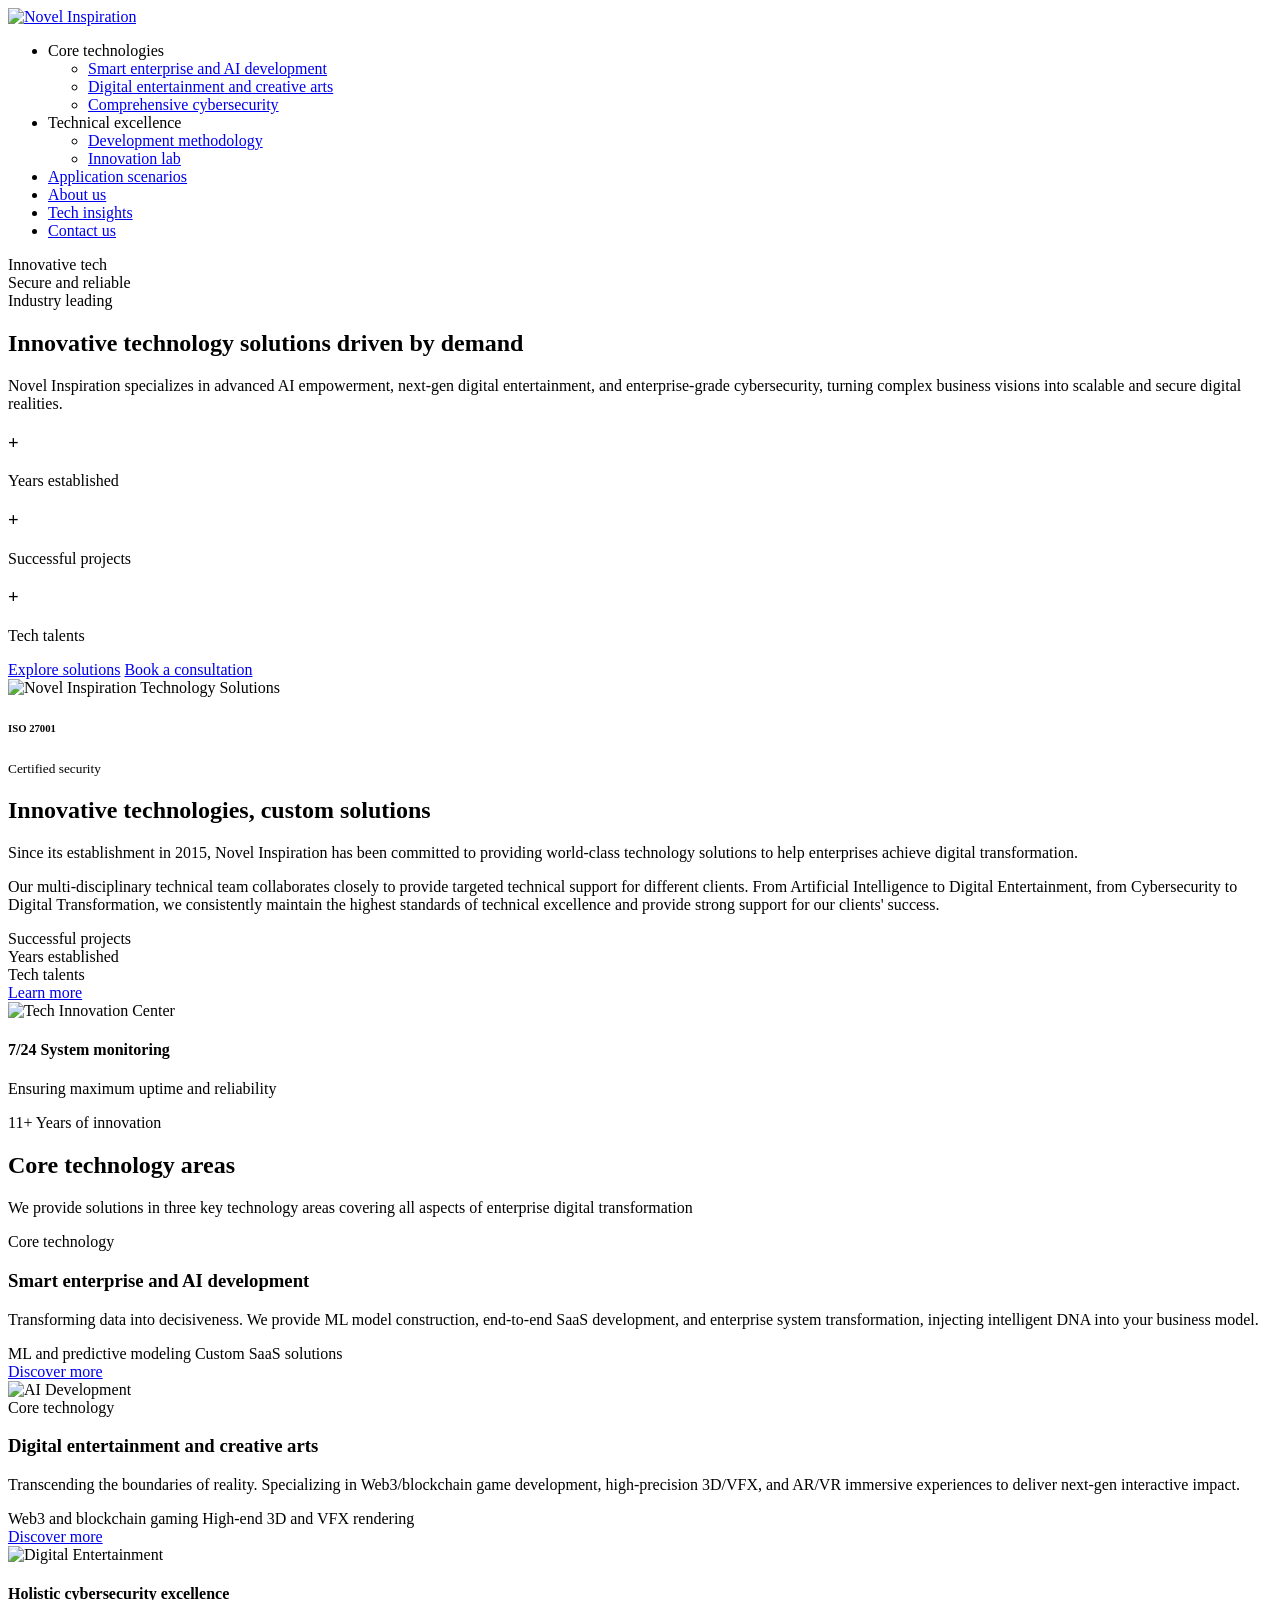
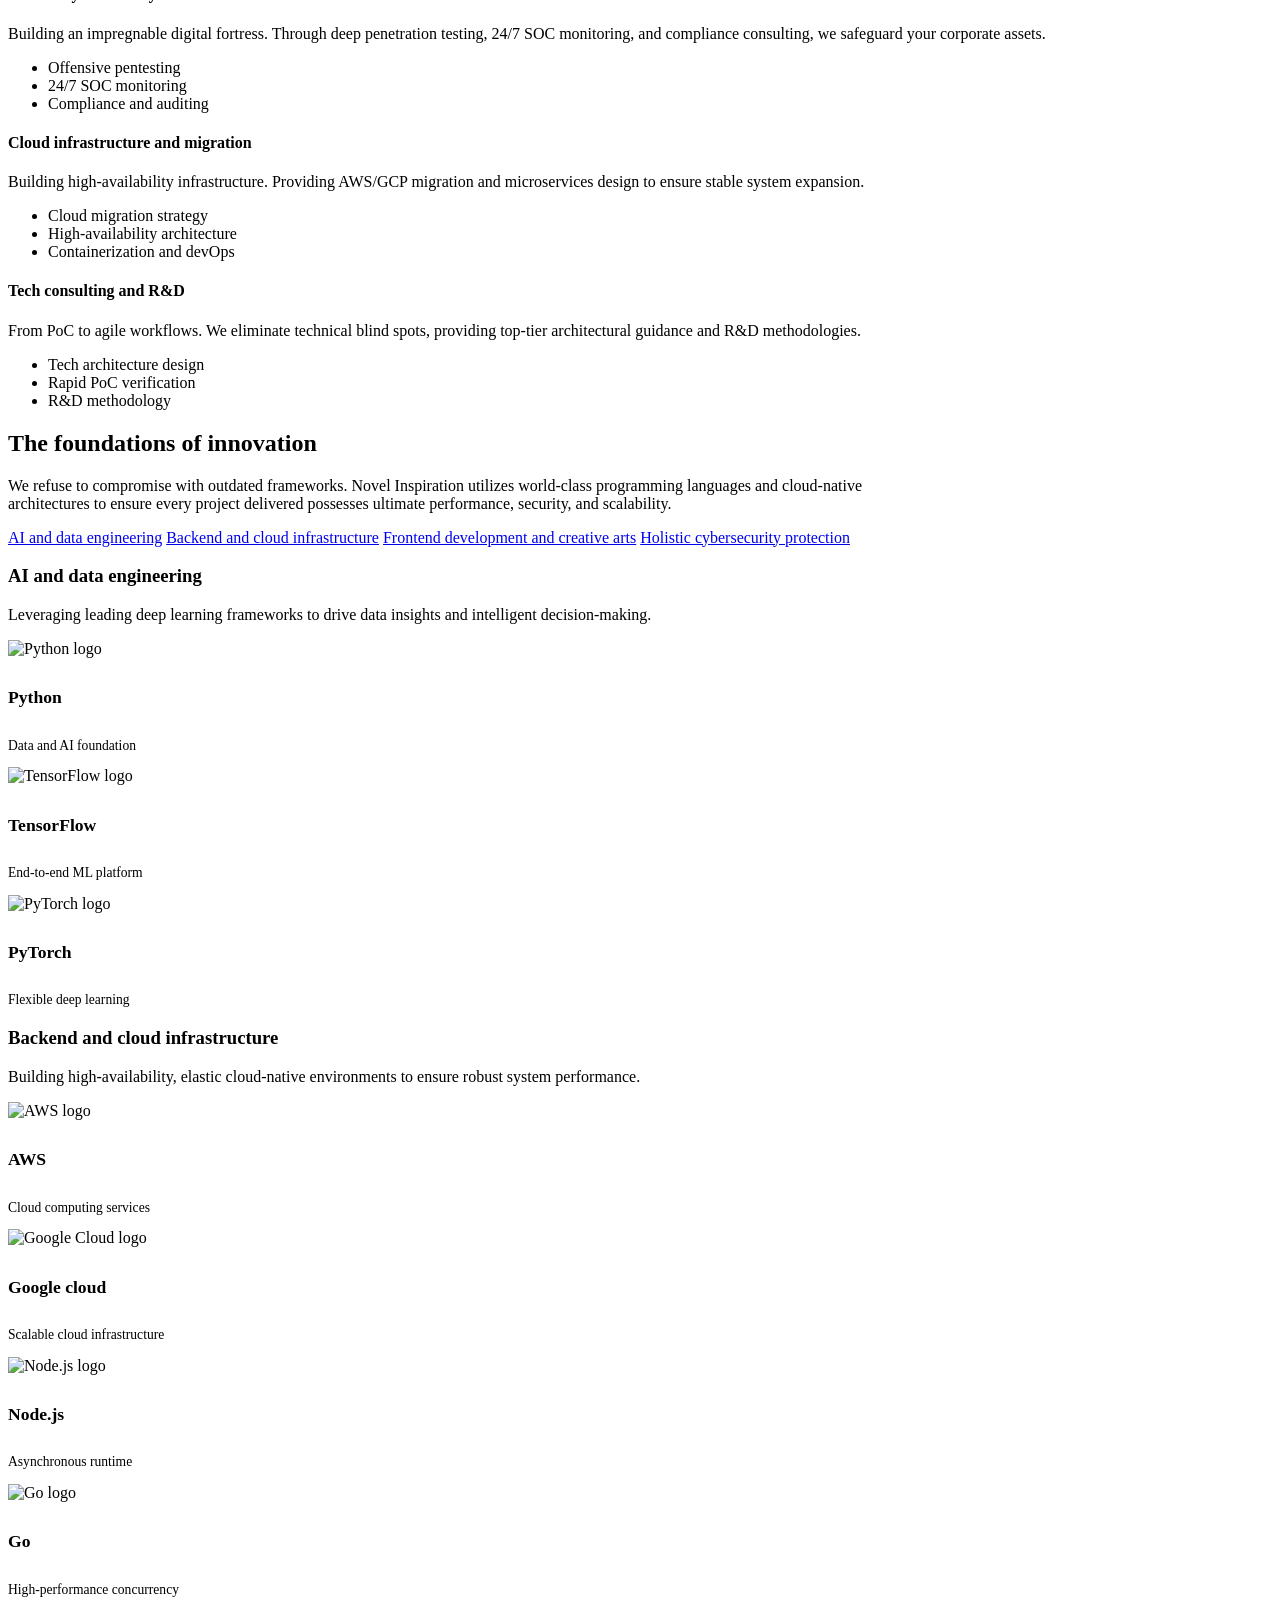
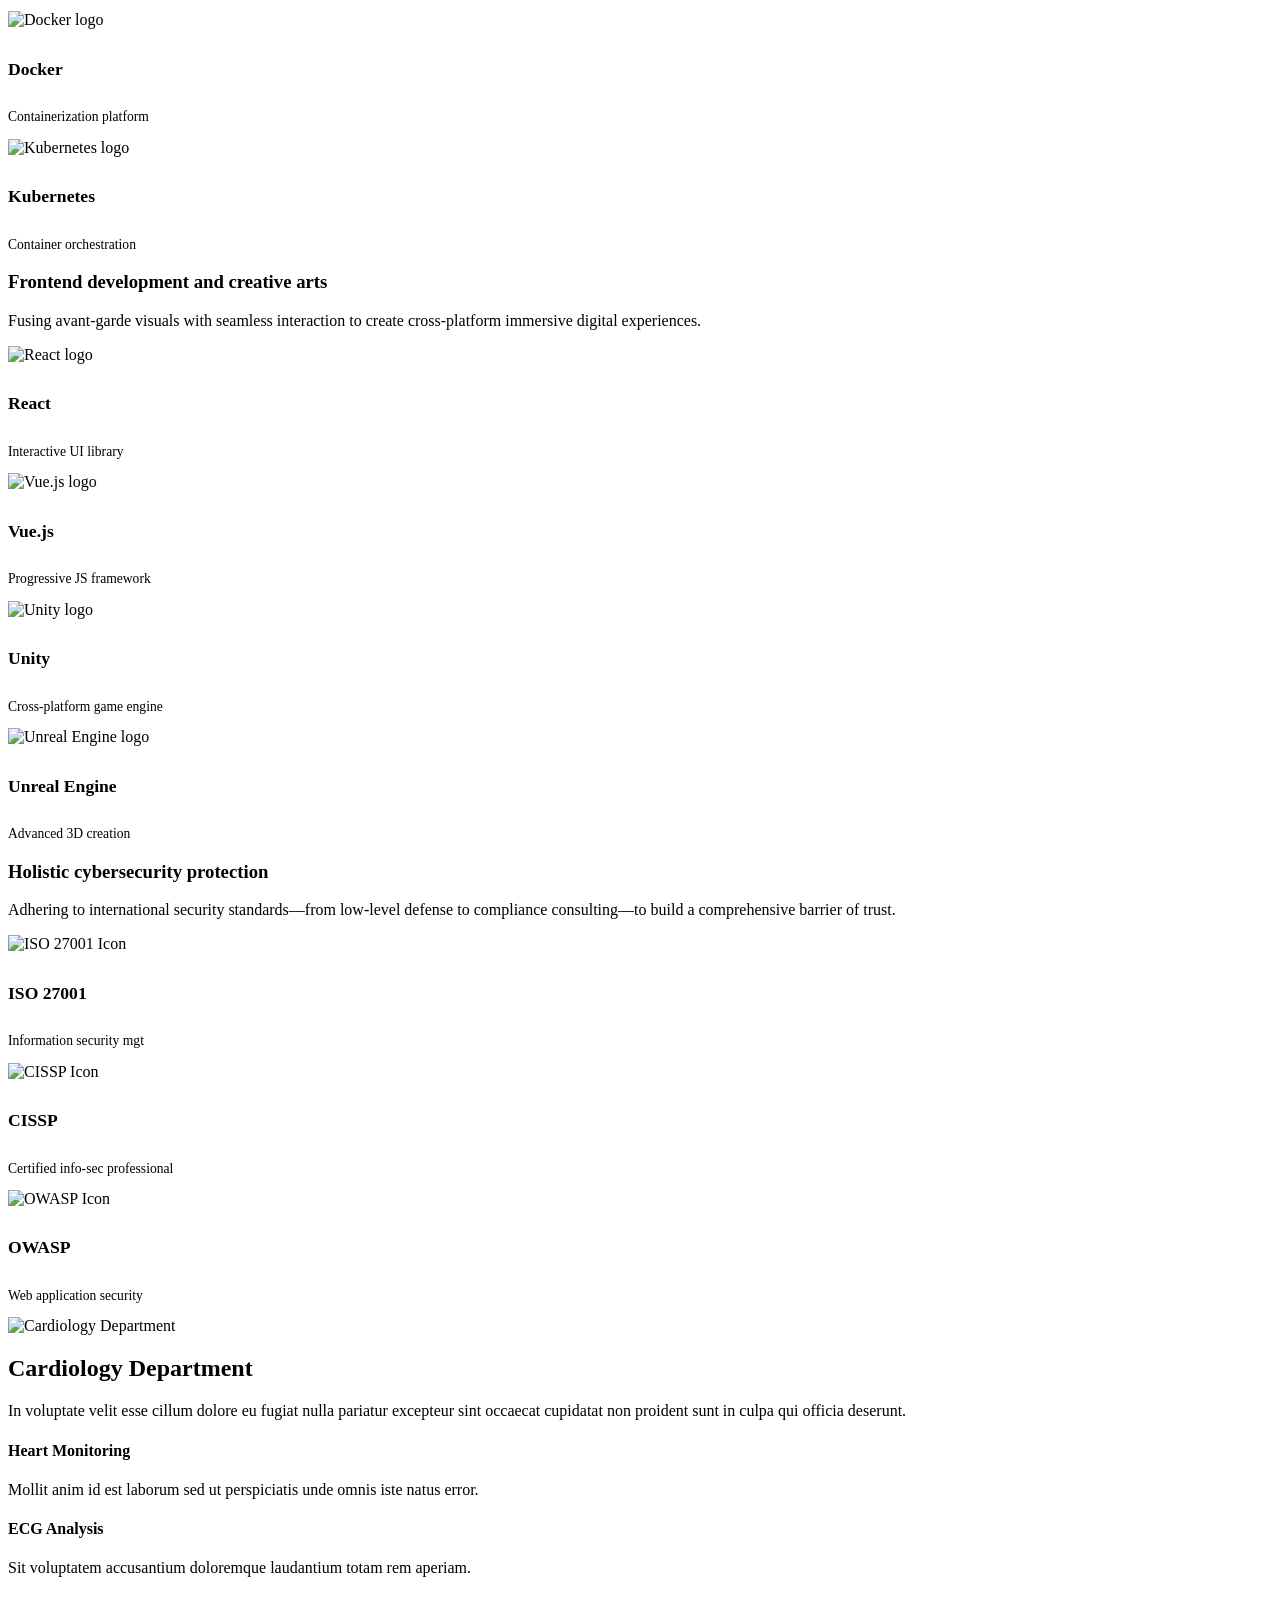
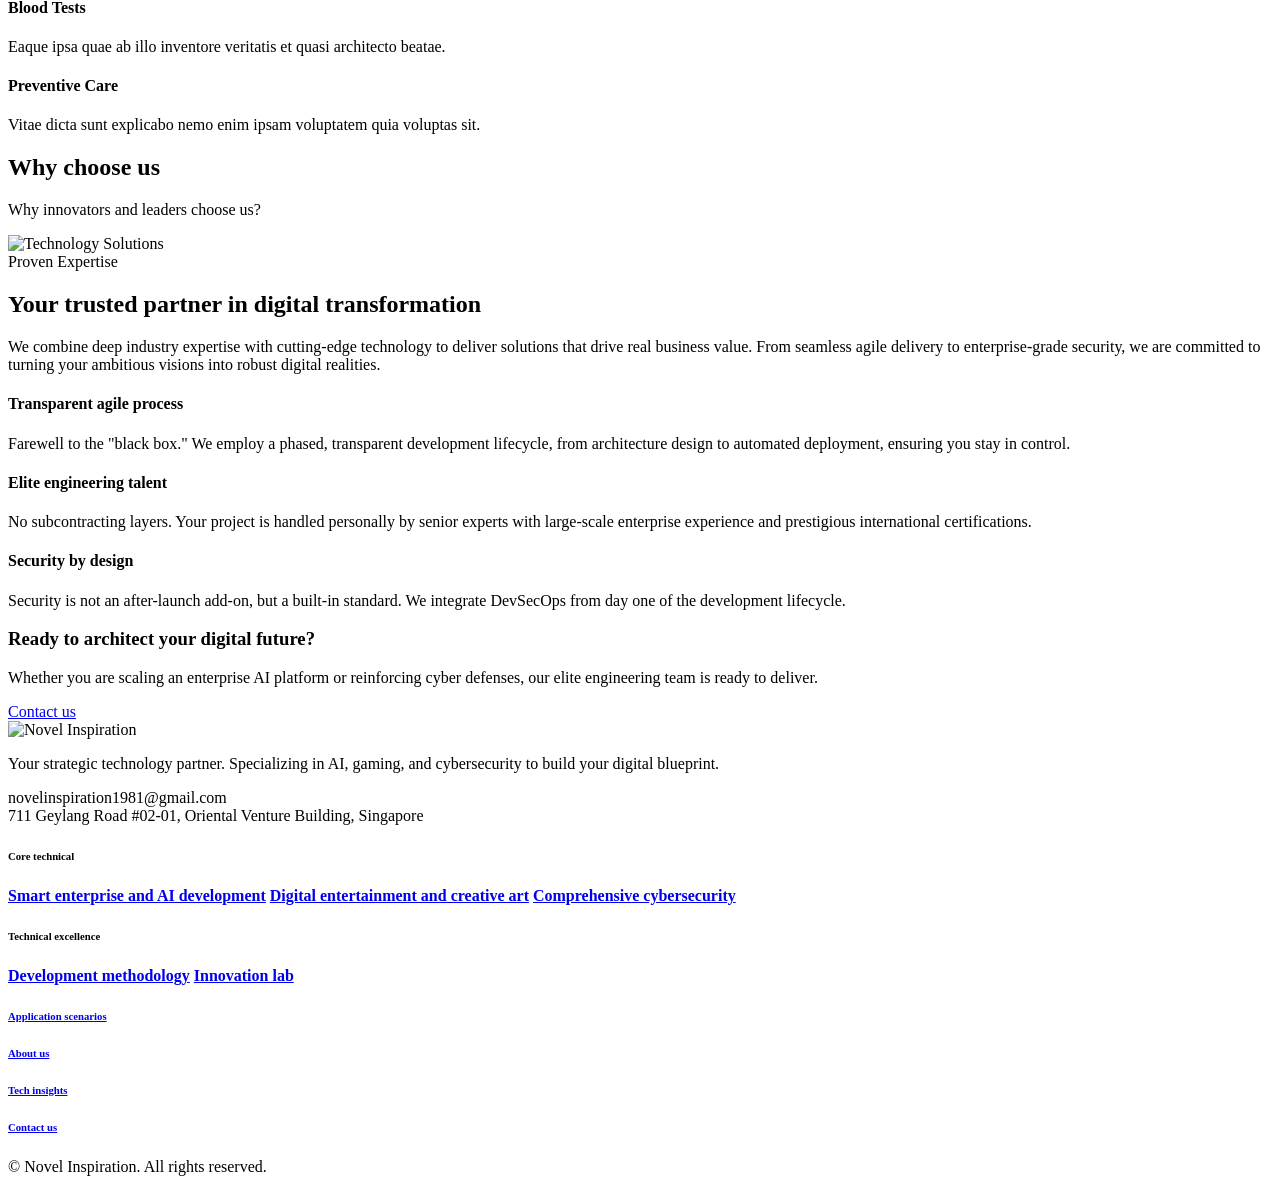
==== index.html @ 518b2037 "Add files via upload" ====
<!DOCTYPE html>
<html lang="en">

<head>
  <meta charset="utf-8">
  <meta content="width=device-width, initial-scale=1.0" name="viewport">
  <title>Novel Inspiration</title>
  <meta name="description" content="">
  <meta name="keywords" content="">

  <!-- Favicons -->
  <link href="assets/img/health/favicon.png" rel="icon">

  <!-- Fonts -->
  <link href="https://fonts.googleapis.com" rel="preconnect">
  <link href="https://fonts.gstatic.com" rel="preconnect" crossorigin>
  <link
    href="https://fonts.googleapis.com/css2?family=Roboto:ital,wght@0,100;0,300;0,400;0,500;0,700;0,900;1,100;1,300;1,400;1,500;1,700;1,900&family=Montserrat:ital,wght@0,100;0,200;0,300;0,400;0,500;0,600;0,700;0,800;0,900;1,100;1,200;1,300;1,400;1,500;1,600;1,700;1,800;1,900&family=Lato:ital,wght@0,100;0,300;0,400;0,700;0,900;1,100;1,300;1,400;1,700;1,900&display=swap"
    rel="stylesheet">

  <!-- Vendor CSS Files -->
  <link href="assets/vendor/bootstrap/css/bootstrap.min.css" rel="stylesheet">
  <link href="assets/vendor/bootstrap-icons/bootstrap-icons.css" rel="stylesheet">
  <link href="assets/vendor/aos/aos.css" rel="stylesheet">
  <link href="assets/vendor/glightbox/css/glightbox.min.css" rel="stylesheet">
  <link href="assets/vendor/fontawesome-free/css/all.min.css" rel="stylesheet">
  <link href="assets/vendor/swiper/swiper-bundle.min.css" rel="stylesheet">

  <!-- Main CSS File -->
  <link href="assets/css/main.css" rel="stylesheet">
</head>

<body class="index-page">

  <header id="header" class="header fixed-top">

    <div class="branding d-flex align-items-cente">

      <div class="container position-relative d-flex align-items-center justify-content-between">
        <a href="index.html" class="logo d-flex align-items-center">
          <img src="assets/img/health/logo.png" alt="Novel Inspiration">
        </a>

        <nav id="navmenu" class="navmenu">
          <ul>
            
            <li class="dropdown"><a><span>Core technologies</span> <i class="bi bi-chevron-down toggle-dropdown"></i></a>
            <ul>
              <li><a href="technical_services_ai.html">Smart enterprise and AI development</a></li>
              <li><a href="technical_services_digital.html">Digital entertainment and creative arts</a></li>
              <li><a href="technical_services_cybersecurity.html">Comprehensive cybersecurity</a></li>
            </ul>
            </li>

            <li class="dropdown"><a><span>Technical excellence</span> <i class="bi bi-chevron-down toggle-dropdown"></i></a>
            <ul>
              <li><a href="tech_develop.html">Development methodology</a></li>
              <li><a href="Innovation_lab.html">Innovation lab</a></li>
            </ul>
            </li>

            <li><a href="application_scenarios.html">Application scenarios</a></li>
            <li><a href="about.html">About us</a></li>
            <li><a href="tech_insights.html">Tech insights</a></li>
            <li><a href="contact.html">Contact us</a></li>
          </ul>
          <i class="mobile-nav-toggle d-xl-none bi bi-list"></i>
        </nav>

      </div>

    </div>

  </header>

  <main class="main">

    <!-- Hero Section -->
    <section id="hero" class="hero section">

      <div class="container" data-aos="fade-up" data-aos-delay="100">

        <div class="row align-items-center">
          <div class="col-lg-6">
            <div class="hero-content">
              <div class="trust-badges mb-4" data-aos="fade-right" data-aos-delay="200">
                <div class="badge-item">
                  <i class="bi bi-lightbulb"></i>
                  <span>Innovative tech</span>
                </div>
                <div class="badge-item">
                  <i class="bi bi-shield-check"></i>
                  <span>Secure and reliable</span>
                </div>
                <div class="badge-item">
                  <i class="bi bi-star-fill"></i>
                  <span>Industry leading</span>
                </div>
              </div>

              <h1 data-aos="fade-right" data-aos-delay="300">
                Innovative technology <span class="highlight">solutions</span> driven by demand
              </h1>

              <p class="hero-description" data-aos="fade-right" data-aos-delay="400">
                Novel Inspiration specializes in advanced AI empowerment, next-gen digital entertainment, and enterprise-grade cybersecurity, turning complex business visions into scalable and secure digital realities.
              </p>

              <div class="hero-stats mb-4" data-aos="fade-right" data-aos-delay="500">
                <div class="stat-item">
                  <h3><span data-purecounter-start="0" data-purecounter-end="11" data-purecounter-duration="2"
                      class="purecounter"></span>+</h3>
                  <p>Years established</p>
                </div>
                <div class="stat-item">
                  <h3><span data-purecounter-start="0" data-purecounter-end="200" data-purecounter-duration="2"
                      class="purecounter"></span>+</h3>
                  <p>Successful projects</p>
                </div>
                <div class="stat-item">
                  <h3><span data-purecounter-start="0" data-purecounter-end="1000" data-purecounter-duration="2"
                      class="purecounter"></span>+</h3>
                  <p>Tech talents</p>
                </div>
              </div>

              <div class="hero-actions" data-aos="fade-right" data-aos-delay="600">
                <a href="application_scenarios.html" class="btn btn-primary">Explore solutions</a>
                <a href="contact.html" class="btn btn-outline">
                  <i class="bi bi-chat-dots me-2"></i>Book a consultation
                </a>
              </div> 
            </div>
          </div>

          <div class="col-lg-6">
            <div class="hero-visual" data-aos="fade-left" data-aos-delay="400">
              <div class="main-image">
                <img src="assets/img/health/staff-10.png" alt="Novel Inspiration Technology Solutions" class="img-fluid">
               <div class="floating-card rating-card text-center">
                  <div class="card-content">
                    <div class="mb-1">
                      <i class="bi bi-shield-lock-fill" style="font-size: 1.5rem; color: #5E353C;"></i>
                    </div>
                    <h6 class="mb-0 fw-bold">ISO 27001</h6>
                    <small>Certified security</small>
                  </div>
                </div>
              </div>
              <div class="background-elements">
                <div class="element element-1"></div>
                <div class="element element-2"></div>
                <div class="element element-3"></div>
              </div>
            </div>
          </div>
        </div>

      </div>

    </section><!-- /Hero Section -->

    <!-- Home About Section -->
    <section id="home-about" class="home-about section">

      <div class="container" data-aos="fade-up" data-aos-delay="100">

        <div class="row align-items-center">
          <div class="col-lg-6 mb-5 mb-lg-0" data-aos="fade-right" data-aos-delay="200">
            <div class="about-content">
              <h2 class="section-heading">Innovative technologies, custom solutions</h2>
              <p class="lead-text">Since its establishment in 2015, Novel Inspiration has been committed to providing world-class technology solutions to help enterprises achieve digital transformation.</p>

              <p>Our multi-disciplinary technical team collaborates closely to provide targeted technical support for different clients. From Artificial Intelligence to Digital Entertainment, from Cybersecurity to Digital Transformation, we consistently maintain the highest standards of technical excellence and provide strong support for our clients' success.</p>

              <div class="stats-grid">
                <div class="stat-item">
                  <div class="stat-number purecounter" data-purecounter-start="0" data-purecounter-end="200"
                    data-purecounter-duration="1"></div>
                  <div class="stat-label">Successful projects</div>
                </div>
                <div class="stat-item">
                  <div class="stat-number purecounter" data-purecounter-start="0" data-purecounter-end="11"
                    data-purecounter-duration="1"></div>
                  <div class="stat-label">Years established</div>
                </div>
                <div class="stat-item">
                  <div class="stat-number purecounter" data-purecounter-start="0" data-purecounter-end="1000"
                    data-purecounter-duration="1"></div>
                  <div class="stat-label">Tech talents</div>
                </div>
              </div>

              <div class="cta-section">
                <a href="about.html" class="btn-primary">Learn more</a>
              </div>
            </div>
          </div>

          <div class="col-lg-6" data-aos="fade-left" data-aos-delay="300">
            <div class="about-visual">
              <div class="main-image">
                <img src="assets/img/health/facilities-9.jpg" alt="Tech Innovation Center" class="img-fluid">
              </div>
              <div class="floating-card">
                <div class="card-content">
                  <div class="icon">
                    <i class="bi bi-clock-history"></i>
                  </div>
                  <div class="card-text">
                    <h4>7/24 System monitoring</h4>
                    <p>Ensuring maximum uptime and reliability</p>
                  </div>
                </div>
              </div>
              <div class="experience-badge">
                <div class="badge-content">
                  <span class="years">11+</span>
                  <span class="text">Years of innovation</span>
                </div>
              </div>
            </div>
          </div>
        </div>

      </div>

    </section><!-- /Home About Section -->

    <!-- Featured Departments Section -->
    <section id="featured-departments" class="featured-departments section">

      <!-- Section Title -->
      <div class="container section-title" data-aos="fade-up">
        <h2>Core technology areas</h2>
        <p>We provide solutions in three key technology areas covering all aspects of enterprise digital transformation</p>
      </div><!-- End Section Title -->

      <div class="container" data-aos="fade-up" data-aos-delay="100">

        <div class="row g-5">

          <div class="col-lg-6" data-aos="zoom-in" data-aos-delay="100">
            <div class="specialty-card">
              <div class="specialty-content">
                <div class="specialty-meta">
                  <span class="specialty-label">Core technology</span>
                </div>
                <h3>Smart enterprise and AI development</h3>
                <p>Transforming data into decisiveness. We provide ML model construction, end-to-end SaaS development, and enterprise system transformation, injecting intelligent DNA into your business model.</p>
                <div class="specialty-features">
                  <span><i class="bi bi-check-circle-fill"></i>ML and predictive modeling</span>
                  <span><i class="bi bi-check-circle-fill"></i>Custom SaaS solutions</span>
                </div>
                <a href="technical_services_ai.html" class="specialty-link">
                  Discover more <i class="bi bi-arrow-right"></i>
                </a>
              </div>
              <div class="specialty-visual">
                <img src="assets/img/health/cardiology-1.jpg" alt="AI Development" class="img-fluid">
                <div class="visual-overlay">
                  <i class="bi bi-robot"></i>
                </div>
              </div>
            </div>
          </div><!-- End Specialty Card -->

          <div class="col-lg-6" data-aos="zoom-in" data-aos-delay="200">
            <div class="specialty-card">
              <div class="specialty-content">
                <div class="specialty-meta">
                  <span class="specialty-label">Core technology</span>
                </div>
                <h3>Digital entertainment and creative arts</h3>
                <p>Transcending the boundaries of reality. Specializing in Web3/blockchain game development, high-precision 3D/VFX, and AR/VR immersive experiences to deliver next-gen interactive impact.</p>
                <div class="specialty-features">
                  <span><i class="bi bi-check-circle-fill"></i>Web3 and blockchain gaming</span>
                  <span><i class="bi bi-check-circle-fill"></i>High-end 3D and VFX rendering</span>
                </div>
                <a href="technical_services_digital.html" class="specialty-link">
                  Discover more <i class="bi bi-arrow-right"></i>
                </a>
              </div>
              <div class="specialty-visual">
                <img src="assets/img/health/neurology-4.jpg" alt="Digital Entertainment" class="img-fluid">
                <div class="visual-overlay">
                  <i class="bi bi-controller"></i>
                </div>
              </div>
            </div>
          </div><!-- End Specialty Card -->

          <div class="col-lg-4" data-aos="fade-up" data-aos-delay="100">
            <div class="department-highlight">
              <div class="highlight-icon">
                <i class="bi bi-shield-check"></i>
              </div>
              <h4>Holistic cybersecurity excellence</h4>
              <p>Building an impregnable digital fortress. Through deep penetration testing, 24/7 SOC monitoring, and compliance consulting, we safeguard your corporate assets.</p>
              <ul class="highlight-list">
                <li>Offensive pentesting</li>
                <li>24/7 SOC monitoring</li>
                <li>Compliance and auditing</li>
              </ul>
            </div>
          </div><!-- End Department Highlight -->

          <div class="col-lg-4" data-aos="fade-up" data-aos-delay="200">
            <div class="department-highlight">
              <div class="highlight-icon">
                <i class="bi bi-cloud-arrow-up"></i>
              </div>
              <h4>Cloud infrastructure and migration</h4>
              <p>Building high-availability infrastructure. Providing AWS/GCP migration and microservices design to ensure stable system expansion.</p>
              <ul class="highlight-list">
                <li>Cloud migration strategy</li>
                <li>High-availability architecture</li>
                <li>Containerization and devOps</li>
              </ul>
            </div>
          </div><!-- End Department Highlight -->

          <div class="col-lg-4" data-aos="fade-up" data-aos-delay="300">
            <div class="department-highlight">
              <div class="highlight-icon">
                <i class="bi bi-lightbulb"></i>
              </div>
              <h4>Tech consulting and R&D</h4>
              <p>From PoC to agile workflows. We eliminate technical blind spots, providing top-tier architectural guidance and R&D methodologies.</p>
              <ul class="highlight-list">
                <li>Tech architecture design</li>
                <li>Rapid PoC verification</li>
                <li>R&D methodology</li>
              </ul>
            </div>
          </div><!-- End Department Highlight -->

        </div>



    </section><!-- /Featured Departments Section -->




    <section id="departments-tabs" class="departments-tabs section">


      <!-- Section Title -->
      <div class="container section-title" data-aos="fade-up">
        <h2>The foundations of innovation</h2>
        <p class="mx-auto" style="max-width: 70%;">We refuse to compromise with outdated frameworks. Novel Inspiration utilizes world-class programming languages and cloud-native architectures to ensure every project delivered possesses ultimate performance, security, and scalability.</p>
      </div><!-- End Section Title -->


      <div class="container" data-aos="fade-up" data-aos-delay="100">

        <div class="medical-specialties">
          <div class="row">
            <div class="col-12">
              <div class="specialty-navigation">
                <div class="nav nav-pills d-flex" id="specialty-tabs" role="tablist" data-aos="fade-up"
                  data-aos-delay="400">
                  <a class="nav-link department-tab active" id="neurology-tab" data-bs-toggle="pill"
                    href="#departments-tabs-neurology" role="tab" aria-controls="departments-tabs-neurology"
                    aria-selected="true" data-aos="fade-up" data-aos-delay="100">AI and data engineering</a>
                  <a class="nav-link department-tab" id="surgery-tab" data-bs-toggle="pill"
                    href="#departments-tabs-surgery" role="tab" aria-controls="departments-tabs-surgery"
                    aria-selected="false" data-aos="fade-up" data-aos-delay="150">Backend and cloud infrastructure</a>
                  <a class="nav-link department-tab" id="dental-tab" data-bs-toggle="pill"
                    href="#departments-tabs-dental" role="tab" aria-controls="departments-tabs-dental"
                    aria-selected="false" data-aos="fade-up" data-aos-delay="200">Frontend development and creative arts</a>
                  <a class="nav-link department-tab" id="ophthalmology-tab" data-bs-toggle="pill"
                    href="#departments-tabs-ophthalmology" role="tab" aria-controls="departments-tabs-ophthalmology"
                    aria-selected="false" data-aos="fade-up" data-aos-delay="250">Holistic cybersecurity protection</a>
                </div>
              </div>
            </div>

            <div class="col-12">
              <div class="tab-content department-content" id="specialty-content" data-aos="fade-up"
                data-aos-delay="500">

                <div class="tab-pane fade show active" id="departments-tabs-neurology" role="tabpanel"
                  aria-labelledby="neurology-tab">
                  <div class="certifications-section" data-aos="fade-up" data-aos-delay="400">
                    <div class="row">
                      <div class="col-lg-12 text-center">
                        <h3>AI and data engineering</h3>
                        <p class="section-description">Leveraging leading deep learning frameworks to drive data insights and intelligent decision-making.</p>
                      </div>
                    </div>

                    <div class="row justify-content-center">
                      <div class="col-lg-3 col-md-4 col-sm-4 col-6" data-aos="zoom-in" data-aos-delay="100">
                        <div class="certification-item flex-column h-auto py-4">
                          <img src="https://cdn.jsdelivr.net/gh/devicons/devicon@latest/icons/python/python-original.svg" class="img-fluid mb-3" alt="Python logo">
                          <h5 class="mb-1" style="font-size: 1.1rem; font-weight: 600; color: var(--heading-color);">Python</h5>
                          <p class="mb-0" style="font-size: 0.85rem; color: color-mix(in srgb, var(--default-color), transparent 30%);">Data and AI foundation</p>
                        </div>
                      </div>
                      <div class="col-lg-3 col-md-4 col-sm-4 col-6" data-aos="zoom-in" data-aos-delay="200">
                        <div class="certification-item flex-column h-auto py-4">
                          <img src="https://cdn.jsdelivr.net/gh/devicons/devicon@latest/icons/tensorflow/tensorflow-original.svg" class="img-fluid mb-3" alt="TensorFlow logo">
                          <h5 class="mb-1" style="font-size: 1.1rem; font-weight: 600; color: var(--heading-color);">TensorFlow</h5>
                          <p class="mb-0" style="font-size: 0.85rem; color: color-mix(in srgb, var(--default-color), transparent 30%);">End-to-end ML platform</p>
                        </div>
                      </div>
                      <div class="col-lg-3 col-md-4 col-sm-4 col-6" data-aos="zoom-in" data-aos-delay="300">
                        <div class="certification-item flex-column h-auto py-4">
                          <img src="https://cdn.jsdelivr.net/gh/devicons/devicon@latest/icons/pytorch/pytorch-original.svg" class="img-fluid mb-3" alt="PyTorch logo">
                          <h5 class="mb-1" style="font-size: 1.1rem; font-weight: 600; color: var(--heading-color);">PyTorch</h5>
                          <p class="mb-0" style="font-size: 0.85rem; color: color-mix(in srgb, var(--default-color), transparent 30%);">Flexible deep learning</p>
                        </div>
                      </div>
                    </div><!-- End Certifications Row -->
                  </div><!-- End Certifications Section -->
                </div><!-- End Neurology Tab -->

                <div class="tab-pane fade" id="departments-tabs-surgery" role="tabpanel" aria-labelledby="surgery-tab">
                  <div class="certifications-section" data-aos="fade-up" data-aos-delay="400">
                    <div class="row">
                      <div class="col-lg-12 text-center">
                        <h3>Backend and cloud infrastructure</h3>
                        <p class="section-description">Building high-availability, elastic cloud-native environments to ensure robust system performance.</p>
                      </div>
                    </div>

                    <div class="row justify-content-center">
                      <!-- AWS -->
                      <div class="col-lg-4 col-md-4 col-sm-6 col-6" data-aos="zoom-in" data-aos-delay="100">
                        <div class="certification-item flex-column h-auto py-4">
                          <img src="https://cdn.jsdelivr.net/gh/devicons/devicon@latest/icons/amazonwebservices/amazonwebservices-original-wordmark.svg" class="img-fluid mb-3" alt="AWS logo">
                          <h5 class="mb-1" style="font-size: 1.1rem; font-weight: 600; color: var(--heading-color);">AWS</h5>
                          <p class="mb-0" style="font-size: 0.85rem; color: color-mix(in srgb, var(--default-color), transparent 30%);">Cloud computing services</p>
                        </div>
                      </div>
                      <!-- Google Cloud -->
                      <div class="col-lg-4 col-md-4 col-sm-6 col-6" data-aos="zoom-in" data-aos-delay="200">
                        <div class="certification-item flex-column h-auto py-4">
                          <img src="https://cdn.jsdelivr.net/gh/devicons/devicon@latest/icons/googlecloud/googlecloud-original.svg" class="img-fluid mb-3" alt="Google Cloud logo">
                          <h5 class="mb-1" style="font-size: 1.1rem; font-weight: 600; color: var(--heading-color);">Google cloud</h5>
                          <p class="mb-0" style="font-size: 0.85rem; color: color-mix(in srgb, var(--default-color), transparent 30%);">Scalable cloud infrastructure</p>
                        </div>
                      </div>
                      <!-- Node.js -->
                      <div class="col-lg-4 col-md-4 col-sm-6 col-6" data-aos="zoom-in" data-aos-delay="300">
                        <div class="certification-item flex-column h-auto py-4">
                          <img src="https://cdn.jsdelivr.net/gh/devicons/devicon@latest/icons/nodejs/nodejs-original.svg" class="img-fluid mb-3" alt="Node.js logo">
                          <h5 class="mb-1" style="font-size: 1.1rem; font-weight: 600; color: var(--heading-color);">Node.js</h5>
                          <p class="mb-0" style="font-size: 0.85rem; color: color-mix(in srgb, var(--default-color), transparent 30%);">Asynchronous runtime</p>
                        </div>
                      </div>
                      <!-- Go -->
                      <div class="col-lg-4 col-md-4 col-sm-6 col-6" data-aos="zoom-in" data-aos-delay="400">
                        <div class="certification-item flex-column h-auto py-4">
                          <img src="https://cdn.jsdelivr.net/gh/devicons/devicon@latest/icons/go/go-original.svg" class="img-fluid mb-3" alt="Go logo">
                          <h5 class="mb-1" style="font-size: 1.1rem; font-weight: 600; color: var(--heading-color);">Go</h5>
                          <p class="mb-0" style="font-size: 0.85rem; color: color-mix(in srgb, var(--default-color), transparent 30%);">High-performance concurrency</p>
                        </div>
                      </div>
                      <!-- Docker -->
                      <div class="col-lg-4 col-md-4 col-sm-6 col-6" data-aos="zoom-in" data-aos-delay="500">
                        <div class="certification-item flex-column h-auto py-4">
                          <img src="https://cdn.jsdelivr.net/gh/devicons/devicon@latest/icons/docker/docker-original.svg" class="img-fluid mb-3" alt="Docker logo">
                          <h5 class="mb-1" style="font-size: 1.1rem; font-weight: 600; color: var(--heading-color);">Docker</h5>
                          <p class="mb-0" style="font-size: 0.85rem; color: color-mix(in srgb, var(--default-color), transparent 30%);">Containerization platform</p>
                        </div>
                      </div>
                      <!-- Kubernetes -->
                      <div class="col-lg-4 col-md-4 col-sm-6 col-6" data-aos="zoom-in" data-aos-delay="600">
                        <div class="certification-item flex-column h-auto py-4">
                          <img src="https://cdn.jsdelivr.net/gh/devicons/devicon@latest/icons/kubernetes/kubernetes-plain.svg" class="img-fluid mb-3" alt="Kubernetes logo">
                          <h5 class="mb-1" style="font-size: 1.1rem; font-weight: 600; color: var(--heading-color);">Kubernetes</h5>
                          <p class="mb-0" style="font-size: 0.85rem; color: color-mix(in srgb, var(--default-color), transparent 30%);">Container orchestration</p>
                        </div>
                      </div>
                    </div><!-- End Certifications Row -->
                  </div><!-- End Certifications Section -->
                </div><!-- End Surgery Tab -->

                <div class="tab-pane fade" id="departments-tabs-dental" role="tabpanel" aria-labelledby="dental-tab">
                  <div class="certifications-section" data-aos="fade-up" data-aos-delay="400">
                    <div class="row">
                      <div class="col-lg-12 text-center">
                        <h3>Frontend development and creative arts</h3>
                        <p class="section-description">Fusing avant-garde visuals with seamless interaction to create cross-platform immersive digital experiences.</p>
                      </div>
                    </div>

                    <div class="row justify-content-center">
                      <!-- React -->
                      <div class="col-lg-3 col-md-6 col-sm-6 col-6" data-aos="zoom-in" data-aos-delay="100">
                        <div class="certification-item flex-column h-auto py-4">
                          <img src="https://cdn.jsdelivr.net/gh/devicons/devicon@latest/icons/react/react-original.svg" class="img-fluid mb-3" alt="React logo">
                          <h5 class="mb-1" style="font-size: 1.1rem; font-weight: 600; color: var(--heading-color);">React</h5>
                          <p class="mb-0" style="font-size: 0.85rem; color: color-mix(in srgb, var(--default-color), transparent 30%);">Interactive UI library</p>
                        </div>
                      </div>
                      <!-- Vue.js -->
                      <div class="col-lg-3 col-md-6 col-sm-6 col-6" data-aos="zoom-in" data-aos-delay="200">
                        <div class="certification-item flex-column h-auto py-4">
                          <img src="https://cdn.jsdelivr.net/gh/devicons/devicon@latest/icons/vuejs/vuejs-original.svg" class="img-fluid mb-3" alt="Vue.js logo">
                          <h5 class="mb-1" style="font-size: 1.1rem; font-weight: 600; color: var(--heading-color);">Vue.js</h5>
                          <p class="mb-0" style="font-size: 0.85rem; color: color-mix(in srgb, var(--default-color), transparent 30%);">Progressive JS framework</p>
                        </div>
                      </div>
                      <!-- Unity -->
                      <div class="col-lg-3 col-md-6 col-sm-6 col-6" data-aos="zoom-in" data-aos-delay="300">
                        <div class="certification-item flex-column h-auto py-4">
                          <img src="https://cdn.jsdelivr.net/gh/devicons/devicon@latest/icons/unity/unity-original.svg" class="img-fluid mb-3" alt="Unity logo">
                          <h5 class="mb-1" style="font-size: 1.1rem; font-weight: 600; color: var(--heading-color);">Unity</h5>
                          <p class="mb-0" style="font-size: 0.85rem; color: color-mix(in srgb, var(--default-color), transparent 30%);">Cross-platform game engine</p>
                        </div>
                      </div>
                      <!-- Unreal Engine -->
                      <div class="col-lg-3 col-md-6 col-sm-6 col-6" data-aos="zoom-in" data-aos-delay="400">
                        <div class="certification-item flex-column h-auto py-4">
                          <img src="https://cdn.jsdelivr.net/gh/devicons/devicon@latest/icons/unrealengine/unrealengine-original.svg" class="img-fluid mb-3" alt="Unreal Engine logo">
                          <h5 class="mb-1" style="font-size: 1.1rem; font-weight: 600; color: var(--heading-color);">Unreal Engine</h5>
                          <p class="mb-0" style="font-size: 0.85rem; color: color-mix(in srgb, var(--default-color), transparent 30%);">Advanced 3D creation</p>
                        </div>
                      </div>
                    </div><!-- End Certifications Row -->
                  </div><!-- End Certifications Section -->
                </div><!-- End Dental Tab -->

                <div class="tab-pane fade" id="departments-tabs-ophthalmology" role="tabpanel"
                  aria-labelledby="ophthalmology-tab">
                  <div class="certifications-section" data-aos="fade-up" data-aos-delay="400">
                    <div class="row">
                      <div class="col-lg-12 text-center">
                        <h3>Holistic cybersecurity protection</h3>
                        <p class="section-description">Adhering to international security standards—from low-level defense to compliance consulting—to build a comprehensive barrier of trust.</p>
                      </div>
                    </div>

                    <div class="row justify-content-center">
                      <!-- ISO 27001 -->
                      <div class="col-lg-4 col-md-4 col-sm-6 col-6" data-aos="zoom-in" data-aos-delay="100">
                        <div class="certification-item flex-column h-auto py-4">
                          <img src="https://cdn.jsdelivr.net/npm/bootstrap-icons@1.11.1/icons/clipboard-check.svg" class="img-fluid mb-3" alt="ISO 27001 Icon" style="width: 50px; height: 50px;">
                          <h5 class="mb-1" style="font-size: 1.1rem; font-weight: 600; color: var(--heading-color);">ISO 27001</h5>
                          <p class="mb-0" style="font-size: 0.85rem; color: color-mix(in srgb, var(--default-color), transparent 30%);">Information security mgt</p>
                        </div>
                      </div>
                      <!-- CISSP -->
                      <div class="col-lg-4 col-md-4 col-sm-6 col-6" data-aos="zoom-in" data-aos-delay="200">
                        <div class="certification-item flex-column h-auto py-4">
                          <img src="https://cdn.jsdelivr.net/npm/bootstrap-icons@1.11.1/icons/shield-lock.svg" class="img-fluid mb-3" alt="CISSP Icon" style="width: 50px; height: 50px;">
                          <h5 class="mb-1" style="font-size: 1.1rem; font-weight: 600; color: var(--heading-color);">CISSP</h5>
                          <p class="mb-0" style="font-size: 0.85rem; color: color-mix(in srgb, var(--default-color), transparent 30%);">Certified info-sec professional</p>
                        </div>
                      </div>
                      <!-- OWASP -->
                      <div class="col-lg-4 col-md-4 col-sm-6 col-6" data-aos="zoom-in" data-aos-delay="300">
                        <div class="certification-item flex-column h-auto py-4">
                          <img src="https://cdn.jsdelivr.net/npm/bootstrap-icons@1.11.1/icons/bug.svg" class="img-fluid mb-3" alt="OWASP Icon" style="width: 50px; height: 50px;">
                          <h5 class="mb-1" style="font-size: 1.1rem; font-weight: 600; color: var(--heading-color);">OWASP</h5>
                          <p class="mb-0" style="font-size: 0.85rem; color: color-mix(in srgb, var(--default-color), transparent 30%);">Web application security</p>
                        </div>
                      </div>
                    </div><!-- End Certifications Row -->
                  </div><!-- End Certifications Section -->
                </div><!-- End Ophthalmology Tab -->

                <div class="tab-pane fade" id="departments-tabs-cardiology" role="tabpanel"
                  aria-labelledby="cardiology-tab">
                  <div class="row department-layout">
                    <div class="col-lg-4 order-lg-2">
                      <div class="department-image">
                        <img src="assets/img/health/cardiology-3.webp" alt="Cardiology Department" class="img-fluid">
                      </div>
                    </div>
                    <div class="col-lg-8 order-lg-1">
                      <div class="department-info">
                        <h2 class="department-title">Cardiology Department</h2>
                        <p class="department-description">In voluptate velit esse cillum dolore eu fugiat nulla pariatur
                          excepteur sint occaecat cupidatat non proident sunt in culpa qui officia deserunt.</p>

                        <div class="row mt-4">
                          <div class="col-md-6">
                            <div class="service-item">
                              <div class="service-icon">
                                <i class="fas fa-heartbeat"></i>
                              </div>
                              <div class="service-content">
                                <h4>Heart Monitoring</h4>
                                <p>Mollit anim id est laborum sed ut perspiciatis unde omnis iste natus error.</p>
                              </div>
                            </div>
                          </div>
                          <div class="col-md-6">
                            <div class="service-item">
                              <div class="service-icon">
                                <i class="fas fa-chart-line"></i>
                              </div>
                              <div class="service-content">
                                <h4>ECG Analysis</h4>
                                <p>Sit voluptatem accusantium doloremque laudantium totam rem aperiam.</p>
                              </div>
                            </div>
                          </div>
                          <div class="col-md-6">
                            <div class="service-item">
                              <div class="service-icon">
                                <i class="fas fa-tint"></i>
                              </div>
                              <div class="service-content">
                                <h4>Blood Tests</h4>
                                <p>Eaque ipsa quae ab illo inventore veritatis et quasi architecto beatae.</p>
                              </div>
                            </div>
                          </div>
                          <div class="col-md-6">
                            <div class="service-item">
                              <div class="service-icon">
                                <i class="fas fa-shield-heart"></i>
                              </div>
                              <div class="service-content">
                                <h4>Preventive Care</h4>
                                <p>Vitae dicta sunt explicabo nemo enim ipsam voluptatem quia voluptas sit.</p>
                              </div>
                            </div>
                          </div>
                        </div>
                      </div>
                    </div>
                  </div>
                </div><!-- End Cardiology Tab -->

              </div>
            </div>
          </div>
        </div>

      </div>

    </section><!-- /Departments Tabs Section -->



    <!-- Featured Services Section -->
    <section id="featured-services" class="featured-services section">

      <!-- Section Title -->
      <div class="container section-title" data-aos="fade-up">
        <h2>Why choose us</h2>
        <p>Why innovators and leaders choose us?</p>
      </div><!-- End Section Title -->

      <div class="container" data-aos="fade-up" data-aos-delay="100">

        <div class="row g-0">

          <div class="col-lg-8" data-aos="fade-right" data-aos-delay="200">
            <div class="featured-service-main">
              <div class="service-image-wrapper">
                <img src="assets/img/health/consultation-4.jpg" alt="Technology Solutions" class="img-fluid"
                  loading="lazy">
                <div class="service-overlay">
                  <div class="service-badge">
                    <i class="bi bi-star-fill"></i>
                    <span>Proven Expertise</span>
                  </div>
                </div>
              </div>
              <div class="service-details">
                <h2>Your trusted partner in digital transformation</h2>
                <p>We combine deep industry expertise with cutting-edge technology to deliver solutions that drive real business value. From seamless agile delivery to enterprise-grade security, we are committed to turning your ambitious visions into robust digital realities.</p>
              </div>
            </div>
          </div>

          <div class="col-lg-4" data-aos="fade-left" data-aos-delay="300">
            <div class="services-sidebar">

              <div class="service-item" data-aos="fade-up" data-aos-delay="400">
                <div class="service-icon-wrapper">
                  <i class="bi bi-arrow-repeat"></i>
                </div>
                <div class="service-info">
                  <h4>Transparent agile process</h4>
                  <p>Farewell to the "black box." We employ a phased, transparent development lifecycle, from architecture design to automated deployment, ensuring you stay in control.</p>
                </div>
              </div>

              <div class="service-item" data-aos="fade-up" data-aos-delay="500">
                <div class="service-icon-wrapper">
                  <i class="bi bi-award"></i>
                </div>
                <div class="service-info">
                  <h4>Elite engineering talent</h4>
                  <p>No subcontracting layers. Your project is handled personally by senior experts with large-scale enterprise experience and prestigious international certifications.</p>
                </div>
              </div>

              <div class="service-item" data-aos="fade-up" data-aos-delay="600">
                <div class="service-icon-wrapper">
                  <i class="bi bi-shield-lock"></i>
                </div>
                <div class="service-info">
                  <h4>Security by design</h4>
                  <p>Security is not an after-launch add-on, but a built-in standard. We integrate DevSecOps from day one of the development lifecycle.</p>
                </div>
              </div>

            </div>
          </div>

        </div> 
      </div>
      
      <div class="featured-departments">
        <div class="container">
          <div class="emergency-banner unified-cta-banner" data-aos="fade-up" data-aos-delay="400">
            <div class="watermark-icon"><i class="bi bi-rocket-takeoff"></i></div>
            <div class="row align-items-center position-relative z-2">
              <div class="col-lg-8">
                <div class="emergency-content pe-lg-4">
                  <h3 class="mb-2">Ready to architect your digital future?</h3>
                  <p class="mb-0">Whether you are scaling an enterprise AI platform or reinforcing cyber defenses, our elite engineering team is ready to deliver.</p>
                </div>
              </div>
              <div class="col-lg-4 text-lg-end mt-4 mt-lg-0">
                <a href="contact.html" class="emergency-btn">
                  <i class="bi bi-chat-dots"></i>
                  Contact us<i class="bi bi-arrow-right ms-2 fs-6"></i>
                </a>
              </div>
            </div>
          </div>
        </div>
      </div>

    </section><!-- /Featured Services Section -->
    
  </main>

  <footer id="footer" class="footer-16 footer position-relative">

    <div class="container">

      <div class="footer-main">
        <div class="row align-items-start">

          <div class="col-lg-5">
            <div class="brand-section">
              <a class="logo d-flex align-items-center mb-4">
                <img src="assets/img/health/logo.png" alt="Novel Inspiration">
              </a>
              <p class="brand-description">Your strategic technology partner. Specializing in AI, gaming, and cybersecurity to build your digital blueprint.</p>

              <div class="contact-info mt-5">
                 <div class="contact-item">
                  <i class="bi bi-envelope"></i>
                  <span>novelinspiration1981@gmail.com</span>
                </div>
                <div class="contact-item">
                  <i class="bi bi-geo-alt"></i>
                  <span>711 Geylang Road #02-01, Oriental Venture Building, Singapore</span>
                </div>
              </div>
            </div>
          </div>

          <div class="col-lg-7">
            <div class="footer-nav-wrapper">
              <div class="row">

                <div class="col-6 col-lg-4">
                  <div class="nav-column">
                    <h6><strong>Core technical</strong></h6>
                    <nav class="footer-nav">
                      <a href="technical_services_ai.html"><strong>Smart enterprise and AI development</strong></a>
                      <a href="technical_services_digital.html"><strong>Digital entertainment and creative art</strong></a>
                      <a href="technical_services_cybersecurity.html"><strong>Comprehensive cybersecurity</strong></a>
                    </nav>
                  </div>
                </div>

                <div class="col-6 col-lg-4">
                  <div class="nav-column">
                    <h6><strong>Technical excellence</strong></h6>
                    <nav class="footer-nav">
                      <a href="tech_develop.html"><strong>Development methodology</strong></a>
                      <a href="Innovation_lab.html"><strong>Innovation lab</strong></a>                      
                    </nav>
                  </div>
                </div>

                <div class="col-6 col-lg-4">
                  <div class="nav-column">
                    <a href="application_scenarios.html"><h6><strong>Application scenarios</strong></h6></a>
                    <a href="about.html"><h6><strong>About us</strong></h6></a>
                    <a href="tech_insights.html"><h6><strong>Tech insights</strong></h6></a>
                    <a href="contact.html"><h6><strong>Contact us</strong></h6></a>  
                  </div>
                </div>
              </div>
            </div>
          </div>

        </div>

    <div class="footer-bottom">
      <div class="container">
        <div class="bottom-content">
          <div class="row align-items-center">

            <div class="col-lg-12 text-center">
              <div class="copyright">
                <p>© <span class="sitename">Novel Inspiration</span>. All rights reserved.</p>
              </div>
            </div>
          </div>
        </div>
      </div>
    </div>

      </div>

    </div>



  </footer>

  <!-- Scroll Top -->
  <a href="#!" id="scroll-top" class="scroll-top d-flex align-items-center justify-content-center"><i
      class="bi bi-arrow-up-short"></i></a>

  <!-- Preloader -->
  <div id="preloader"></div>

  <!-- Vendor JS Files -->
  <script src="assets/vendor/bootstrap/js/bootstrap.bundle.min.js"></script>
  <script src="assets/vendor/php-email-form/validate.js"></script>
  <script src="assets/vendor/aos/aos.js"></script>
  <script src="assets/vendor/glightbox/js/glightbox.min.js"></script>
  <script src="assets/vendor/purecounter/purecounter_vanilla.js"></script>
  <script src="assets/vendor/swiper/swiper-bundle.min.js"></script>

  <!-- Main JS File -->
  <script src="assets/js/main.js"></script>

</body>

</html>
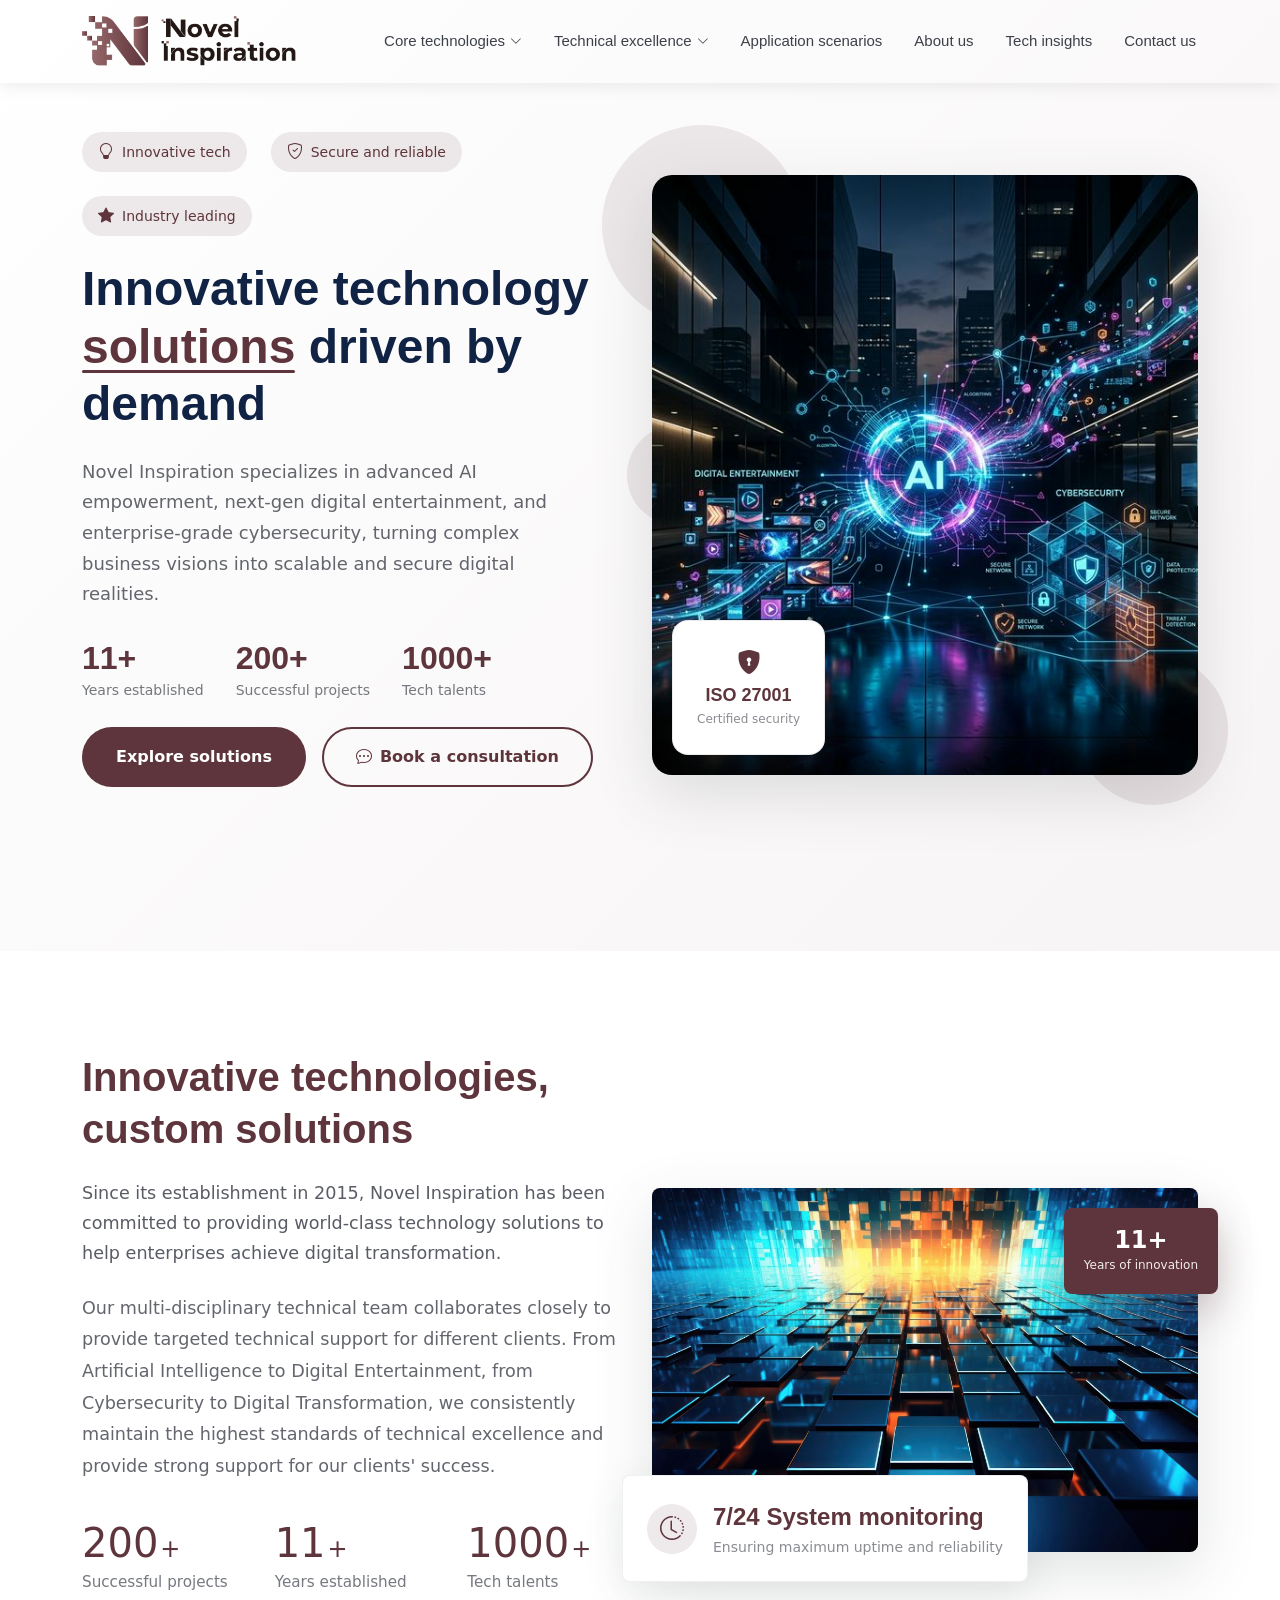
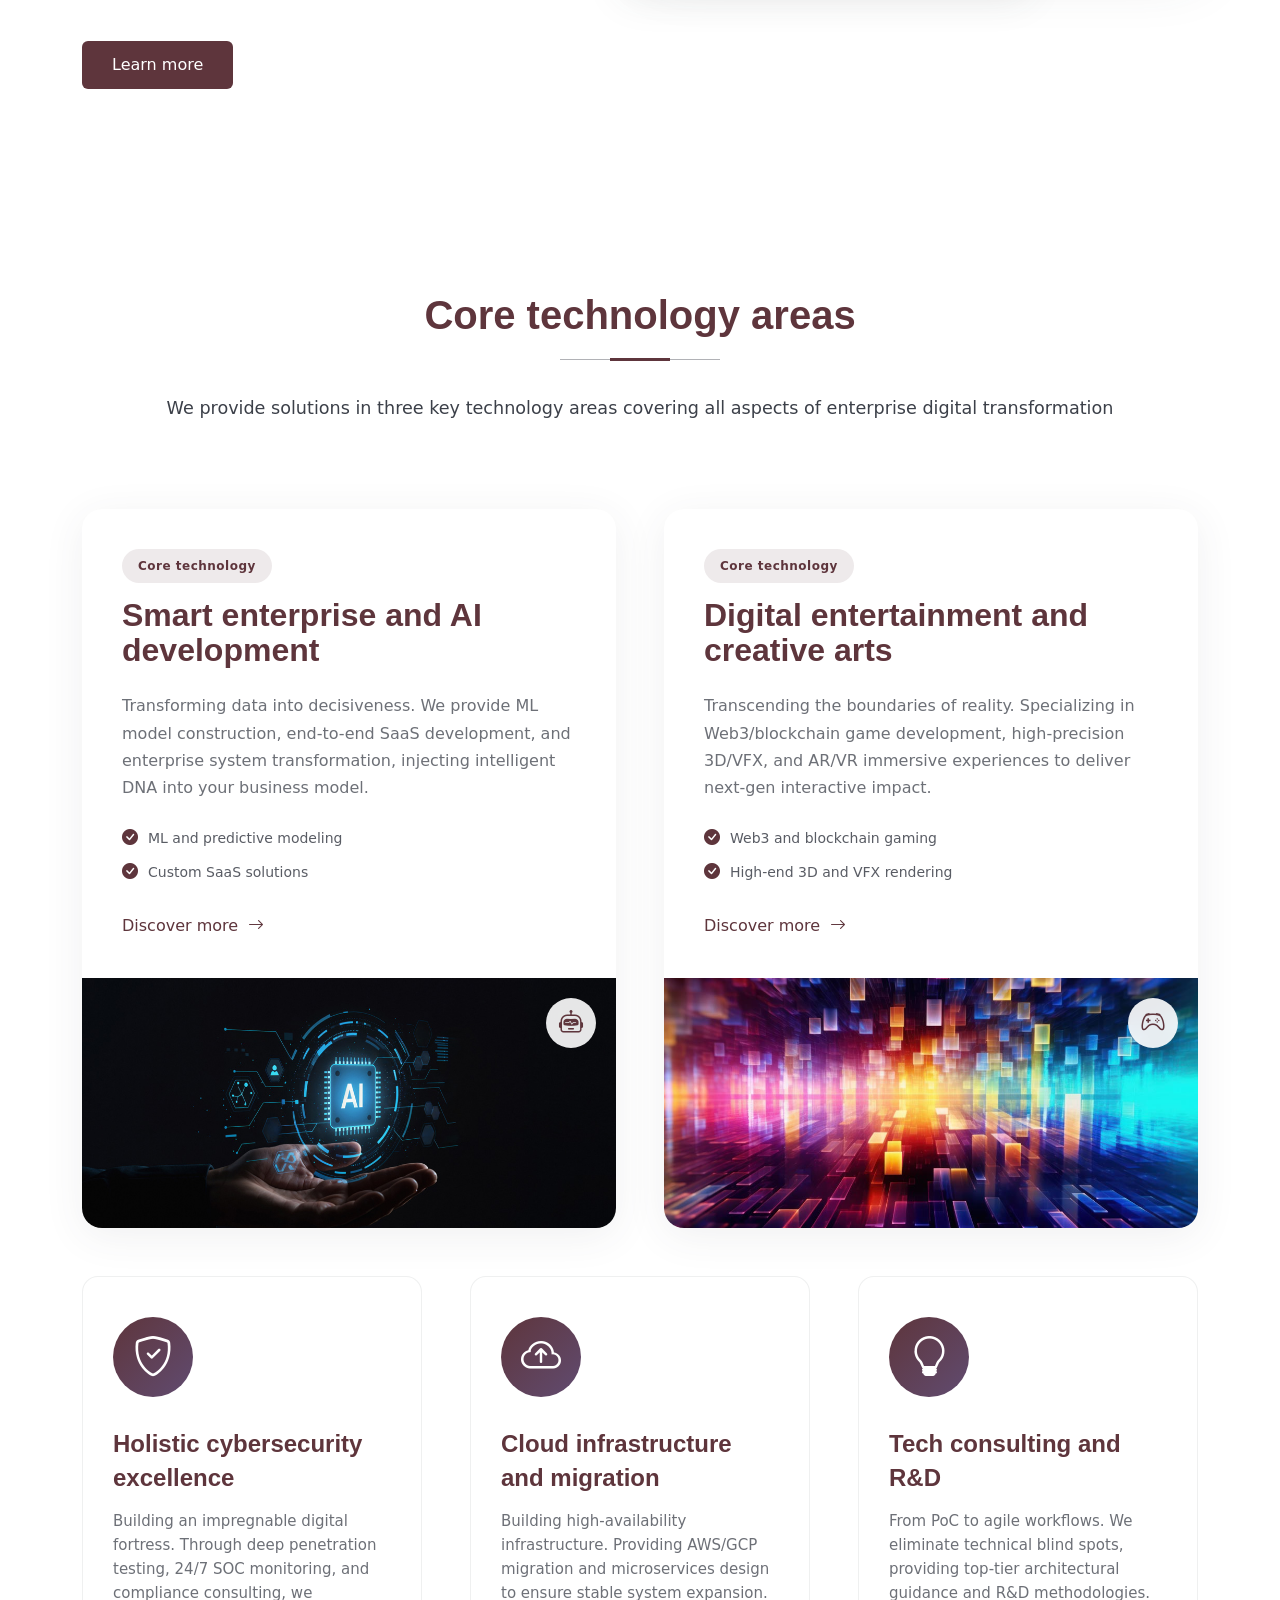
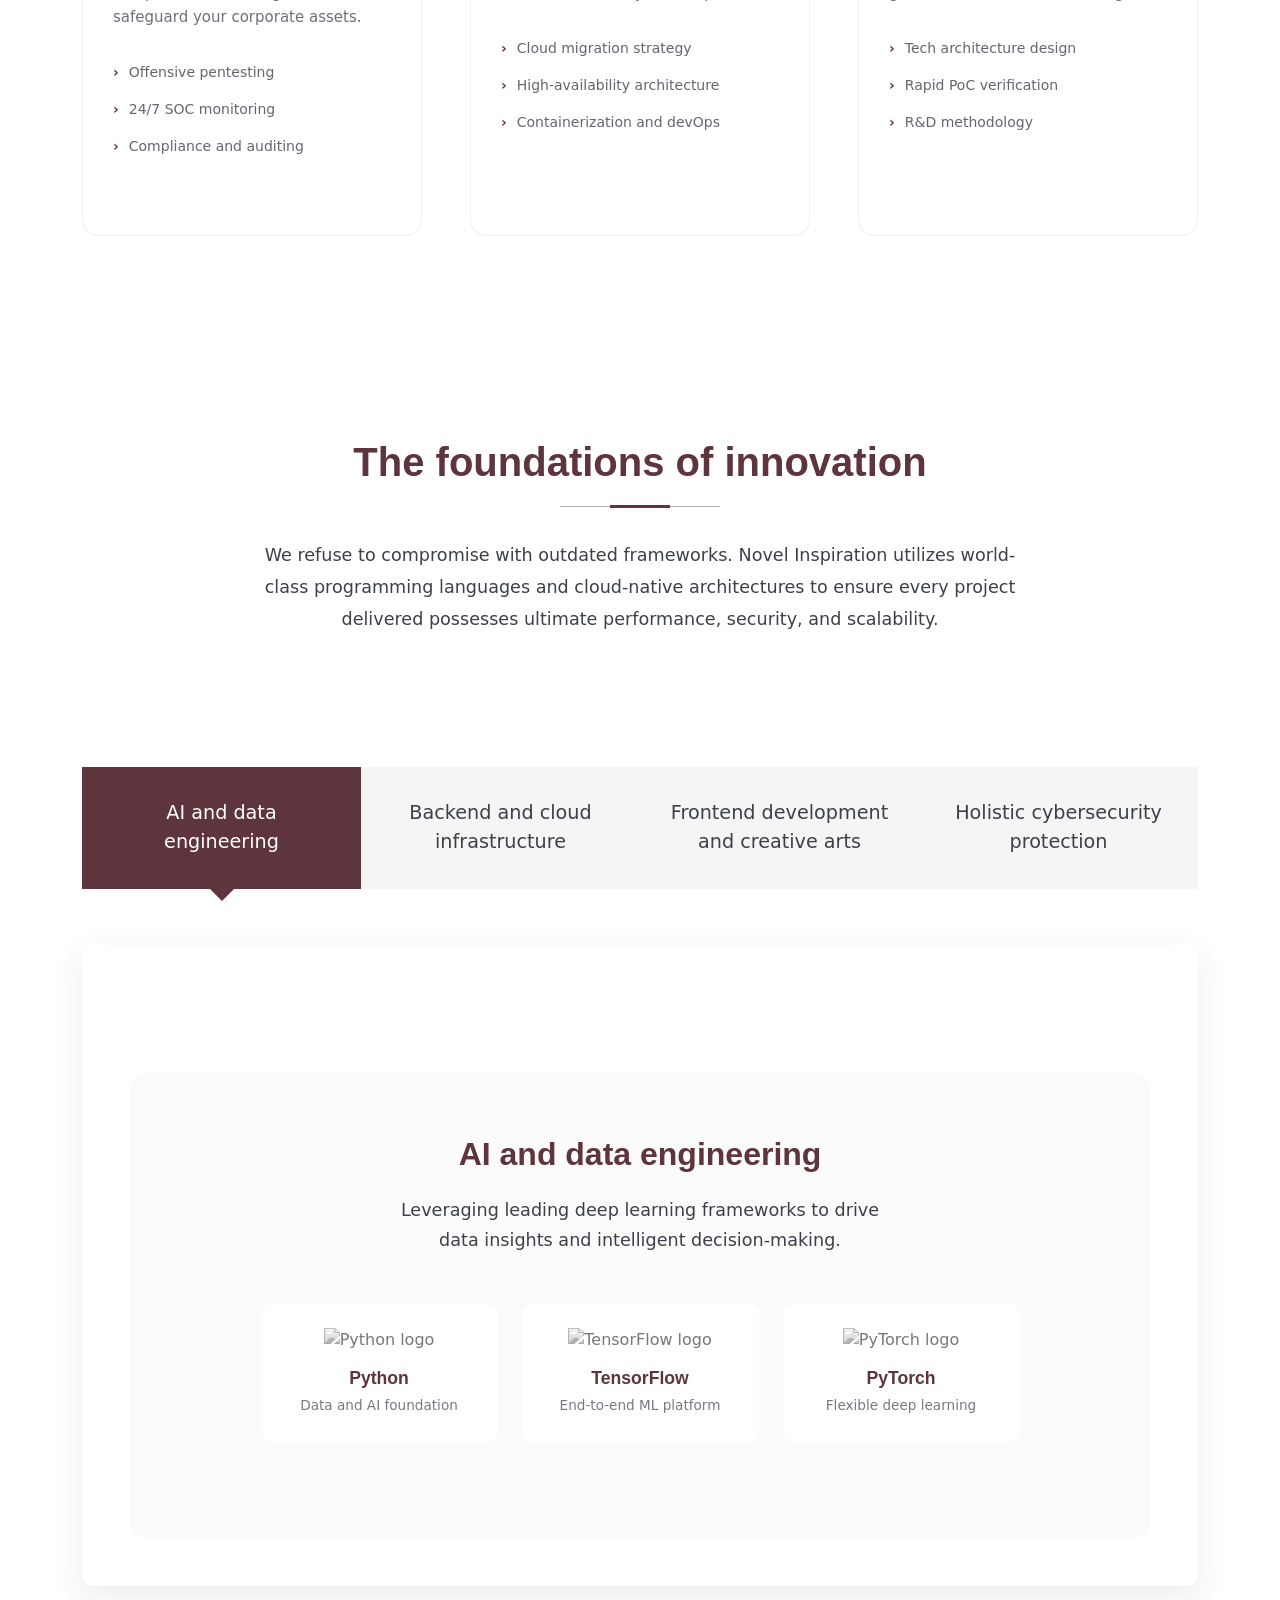
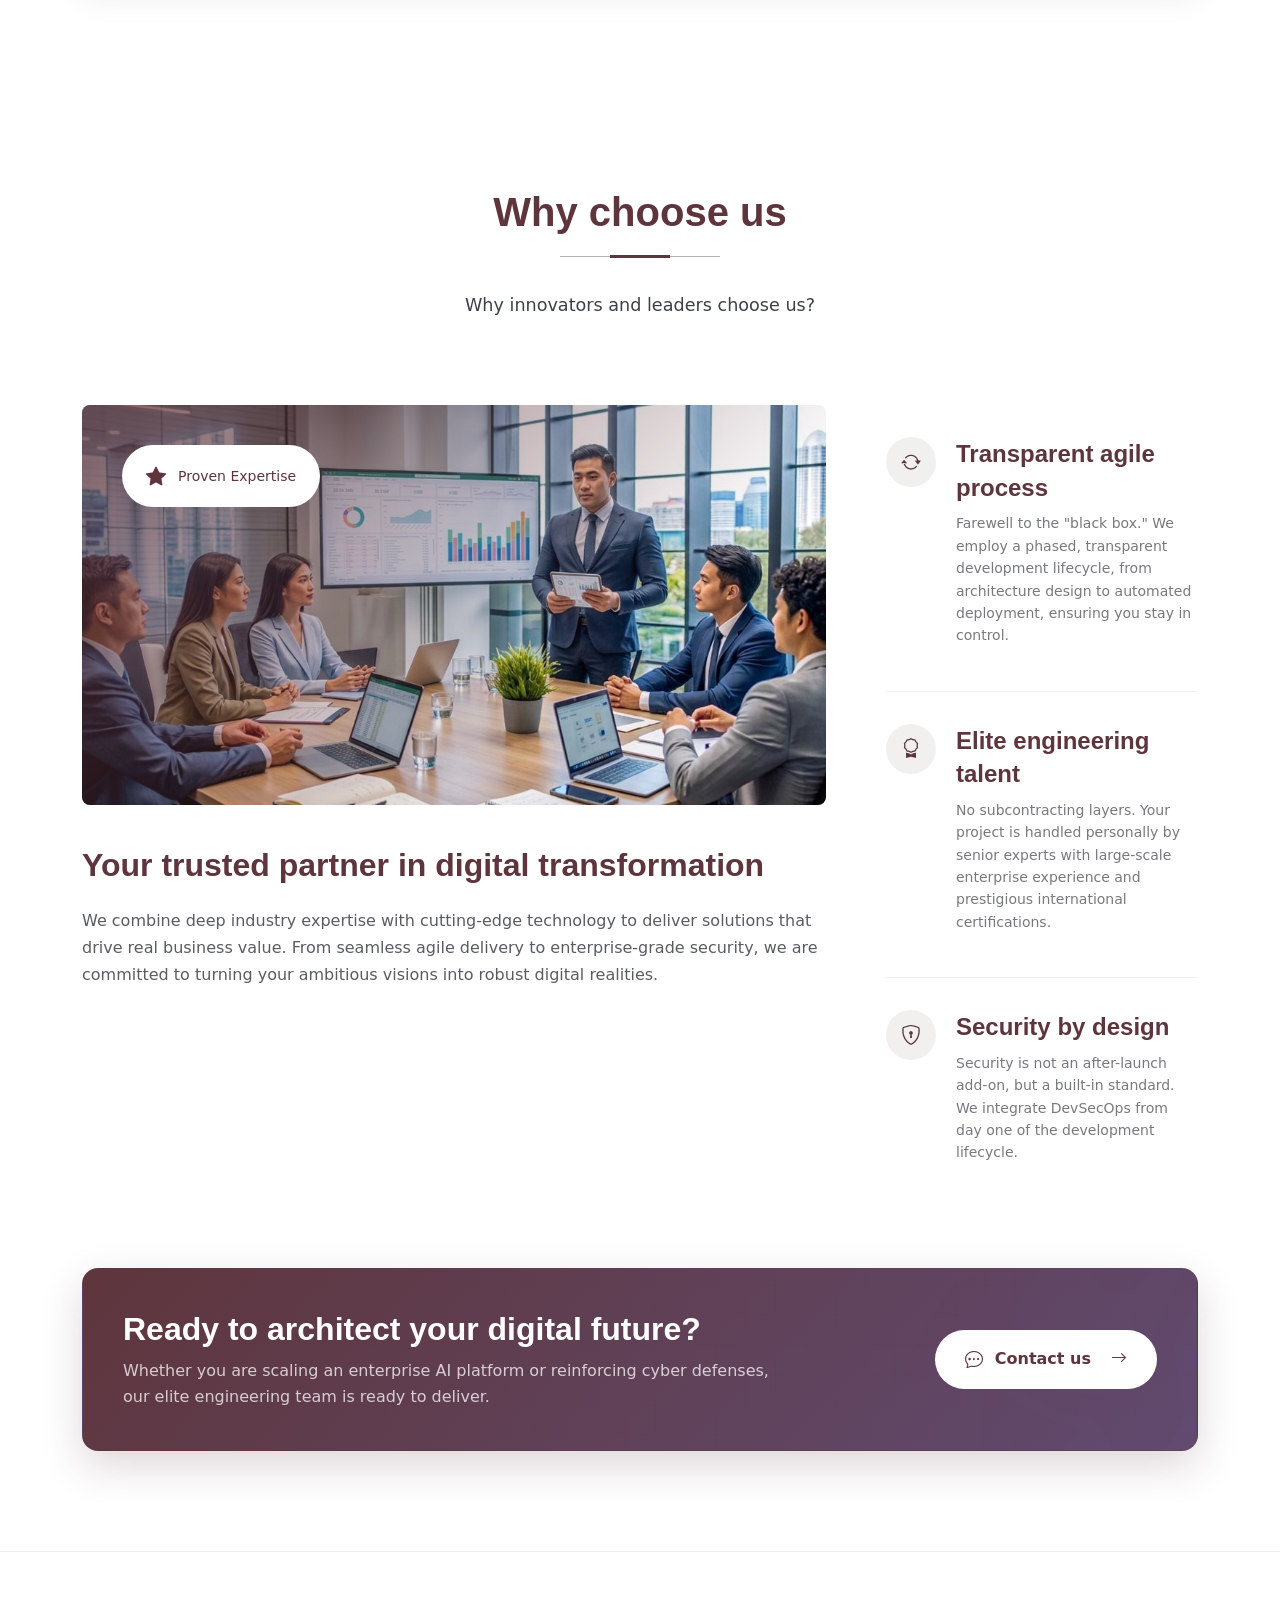
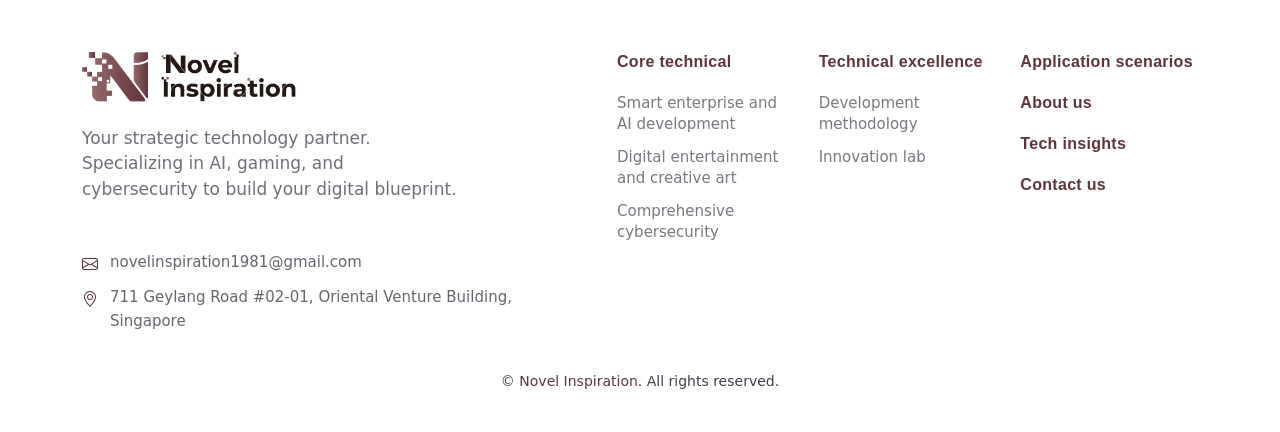
==== commit 1c50453a: "Add files via upload" ====
--- a/index.html
+++ b/index.html
@@ -5,8 +5,8 @@
   <meta charset="utf-8">
   <meta content="width=device-width, initial-scale=1.0" name="viewport">
   <title>Novel Inspiration</title>
-  <meta name="description" content="">
-  <meta name="keywords" content="">
+  <meta name="description" content="Novel Inspiration has been committed to providing world-class technology solutions to help enterprises achieve digital transformation. Our multi-disciplinary technical team collaborates closely to provide targeted technical support for different clients. From Artificial Intelligence to Digital Entertainment, from Cybersecurity to Digital Transformation, we consistently maintain the highest standards of technical excellence and provide strong support for our clients' success.">
+  <meta name="keywords" content="Smart enterprise and AI development, Digital entertainment and creative arts, Comprehensive cybersecurity">
 
   <!-- Favicons -->
   <link href="assets/img/health/favicon.png" rel="icon">
--- a/assets/css/main.css
+++ b/assets/css/main.css
@@ -0,0 +1,6994 @@
+
+@charset "UTF-8";
+
+/* Fonts */
+:root {
+  --default-font: "Roboto",  system-ui, -apple-system, "Segoe UI", Roboto, "Helvetica Neue", Arial, "Noto Sans", "Liberation Sans", sans-serif, "Apple Color Emoji", "Segoe UI Emoji", "Segoe UI Symbol", "Noto Color Emoji";
+  --heading-font: "Montserrat",  sans-serif;
+  --nav-font: "Lato",  sans-serif;
+}
+
+/* Global Colors - The following color variables are used throughout the website. Updating them here will change the color scheme of the entire website */
+:root { 
+  --background-color: #ffffff; /* Background color for the entire website, including individual sections */
+  --default-color: #3c4049; /* Default color used for the majority of the text content across the entire website */
+  --heading-color: #5E353C; /* Color for headings, subheadings and title throughout the website */
+  --accent-color: #5E353C; /* Accent color that represents your brand on the website. It's used for buttons, links, and other elements that need to stand out */
+  --surface-color: #ffffff; /* The surface color is used as a background of boxed elements within sections, such as cards, icon boxes, or other elements that require a visual separation from the global background. */
+  --contrast-color: #ffffff; /* Contrast color for text, ensuring readability against backgrounds of accent, heading, or default colors. */
+}
+
+/* Nav Menu Colors - The following color variables are used specifically for the navigation menu. They are separate from the global colors to allow for more customization options */
+:root {
+  --nav-color: #3c4049;  /* The default color of the main navmenu links */
+  --nav-hover-color: #5E353C; /* Applied to main navmenu links when they are hovered over or active */
+  --nav-mobile-background-color: #ffffff; /* Used as the background color for mobile navigation menu */
+  --nav-dropdown-background-color: #ffffff; /* Used as the background color for dropdown items that appear when hovering over primary navigation items */
+  --nav-dropdown-color: #3c4049; /* Used for navigation links of the dropdown items in the navigation menu. */
+  --nav-dropdown-hover-color: #5E353C; /* Similar to --nav-hover-color, this color is applied to dropdown navigation links when they are hovered over. */
+}
+
+/* Color Presets - These classes override global colors when applied to any section or element, providing reuse of the sam color scheme. */
+
+.light-background {
+  --background-color: #faf8f7;
+  --surface-color: #ffffff;
+}
+
+.dark-background {
+  --background-color: #5E353C;
+  --default-color: #ffffff;
+  --heading-color: #ffffff;
+  --surface-color: #4A2A2F;
+  --contrast-color: #ffffff;
+}
+
+/* Smooth scroll */
+:root {
+  scroll-behavior: smooth;
+}
+
+/*--------------------------------------------------------------
+# General Styling & Shared Classes
+--------------------------------------------------------------*/
+body {
+  color: var(--default-color);
+  background-color: var(--background-color);
+  font-family: var(--default-font);
+}
+
+a {
+  color: var(--accent-color);
+  text-decoration: none;
+  transition: 0.3s;
+}
+
+a:hover {
+  color: color-mix(in srgb, var(--accent-color), transparent 25%);
+  text-decoration: none;
+}
+
+h1,
+h2,
+h3,
+h4,
+h5,
+h6 {
+  color: var(--heading-color);
+  font-family: var(--heading-font);
+}
+
+/* PHP Email Form Messages
+------------------------------*/
+.php-email-form .error-message {
+  display: none;
+  background: #df1529;
+  color: #ffffff;
+  text-align: left;
+  padding: 15px;
+  margin-bottom: 24px;
+  font-weight: 600;
+}
+
+.php-email-form .sent-message {
+  display: none;
+  color: #ffffff;
+  background: #059652;
+  text-align: center;
+  padding: 15px;
+  margin-bottom: 24px;
+  font-weight: 600;
+}
+
+.php-email-form .loading {
+  display: none;
+  background: var(--surface-color);
+  text-align: center;
+  padding: 15px;
+  margin-bottom: 24px;
+}
+
+.php-email-form .loading:before {
+  content: "";
+  display: inline-block;
+  border-radius: 50%;
+  width: 24px;
+  height: 24px;
+  margin: 0 10px -6px 0;
+  border: 3px solid var(--accent-color);
+  border-top-color: var(--surface-color);
+  animation: php-email-form-loading 1s linear infinite;
+}
+
+@keyframes php-email-form-loading {
+  0% {
+    transform: rotate(0deg);
+  }
+
+  100% {
+    transform: rotate(360deg);
+  }
+}
+
+/*--------------------------------------------------------------
+# Global Header
+--------------------------------------------------------------*/
+.header {
+  --background-color: rgba(255, 255, 255, 0);
+  color: var(--default-color);
+  transition: all 0.5s;
+  z-index: 997;
+  background-color: var(--background-color);
+  box-shadow: 0px 0 18px rgba(0, 0, 0, 0.1);
+}
+
+.header .topbar {
+  background-color: var(--accent-color);
+  height: 40px;
+  padding: 0;
+  font-size: 14px;
+  transition: all 0.5s;
+}
+
+.header .topbar .contact-info i {
+  font-style: normal;
+  color: var(--contrast-color);
+}
+
+.header .topbar .contact-info i a,
+.header .topbar .contact-info i span {
+  padding-left: 5px;
+  color: var(--contrast-color);
+}
+
+@media (max-width: 575px) {
+
+  .header .topbar .contact-info i a,
+  .header .topbar .contact-info i span {
+    font-size: 13px;
+  }
+}
+
+.header .topbar .contact-info i a {
+  line-height: 0;
+  transition: 0.3s;
+}
+
+.header .topbar .contact-info i a:hover {
+  color: var(--contrast-color);
+  text-decoration: underline;
+}
+
+.header .topbar .social-links a {
+  color: color-mix(in srgb, var(--contrast-color), transparent 40%);
+  line-height: 0;
+  transition: 0.3s;
+  margin-left: 20px;
+}
+
+.header .topbar .social-links a:hover {
+  color: var(--contrast-color);
+}
+
+.header .branding {
+  min-height: 60px;
+  padding: 15px 0;
+}
+
+.header .logo {
+  line-height: 1;
+}
+
+.header .logo img {
+  max-height: 50px;
+  margin-right: 8px;
+}
+
+.header .logo h1 {
+  font-size: 30px;
+  margin: 0;
+  font-weight: 600;
+  color: var(--heading-color);
+}
+
+.scrolled .header .topbar {
+  height: 0;
+  visibility: hidden;
+  overflow: hidden;
+}
+
+/* Global Header on Scroll
+------------------------------*/
+.scrolled .header {
+  --background-color: #ffffff;
+}
+
+/*--------------------------------------------------------------
+# Navigation Menu
+--------------------------------------------------------------*/
+/* Desktop Navigation */
+@media (min-width: 1200px) {
+  .navmenu {
+    padding: 0;
+  }
+
+  .navmenu ul {
+    margin: 0;
+    padding: 0;
+    display: flex;
+    list-style: none;
+    align-items: center;
+  }
+
+  .navmenu li {
+    position: relative;
+  }
+
+  .navmenu>ul>li {
+    white-space: nowrap;
+    padding: 15px 14px;
+  }
+
+  .navmenu>ul>li:last-child {
+    padding-right: 0;
+  }
+
+  .navmenu a,
+  .navmenu a:focus {
+    color: var(--nav-color);
+    font-size: 15px;
+    padding: 0 2px;
+    font-family: var(--nav-font);
+    font-weight: 500;
+    display: flex;
+    align-items: center;
+    justify-content: space-between;
+    white-space: nowrap;
+    transition: 0.3s;
+    position: relative;
+  }
+
+  .navmenu a i,
+  .navmenu a:focus i {
+    font-size: 12px;
+    line-height: 0;
+    margin-left: 5px;
+    transition: 0.3s;
+  }
+
+  .navmenu>ul>li>a:before {
+    content: "";
+    position: absolute;
+    width: 100%;
+    height: 2px;
+    bottom: -6px;
+    left: 0;
+    background-color: var(--accent-color);
+    visibility: hidden;
+    width: 0px;
+    transition: all 0.3s ease-in-out 0s;
+  }
+
+  .navmenu a:hover:before,
+  .navmenu li:hover>a:before,
+  .navmenu .active:before {
+    visibility: visible;
+    width: 100%;
+  }
+
+  .navmenu li:hover>a,
+  .navmenu .active,
+  .navmenu .active:focus {
+    color: var(--nav-hover-color);
+  }
+
+  .navmenu .dropdown ul {
+    margin: 0;
+    padding: 10px 0;
+    background: var(--nav-dropdown-background-color);
+    display: block;
+    position: absolute;
+    visibility: hidden;
+    left: 14px;
+    top: 130%;
+    opacity: 0;
+    transition: 0.3s;
+    border-radius: 4px;
+    z-index: 99;
+    box-shadow: 0px 0px 30px rgba(0, 0, 0, 0.1);
+  }
+
+  .navmenu .dropdown ul li {
+    min-width: 200px;
+  }
+
+  .navmenu .dropdown ul a {
+    padding: 10px 20px;
+    font-size: 15px;
+    text-transform: none;
+    color: var(--nav-dropdown-color);
+  }
+
+  .navmenu .dropdown ul a i {
+    font-size: 12px;
+  }
+
+  .navmenu .dropdown ul a:hover,
+  .navmenu .dropdown ul .active:hover,
+  .navmenu .dropdown ul li:hover>a {
+    color: var(--nav-dropdown-hover-color);
+  }
+
+  .navmenu .dropdown:hover>ul {
+    opacity: 1;
+    top: 100%;
+    visibility: visible;
+  }
+
+  .navmenu .dropdown .dropdown ul {
+    top: 0;
+    left: -90%;
+    visibility: hidden;
+  }
+
+  .navmenu .dropdown .dropdown:hover>ul {
+    opacity: 1;
+    top: 0;
+    left: -100%;
+    visibility: visible;
+  }
+}
+
+/* Mobile Navigation */
+@media (max-width: 1199px) {
+  .mobile-nav-toggle {
+    color: var(--nav-color);
+    font-size: 28px;
+    line-height: 0;
+    margin-right: 10px;
+    cursor: pointer;
+    transition: color 0.3s;
+  }
+
+  .navmenu {
+    padding: 0;
+    z-index: 9997;
+  }
+
+  .navmenu ul {
+    display: none;
+    list-style: none;
+    position: absolute;
+    inset: 60px 20px 20px 20px;
+    padding: 10px 0;
+    margin: 0;
+    border-radius: 6px;
+    background-color: var(--nav-mobile-background-color);
+    border: 1px solid color-mix(in srgb, var(--default-color), transparent 90%);
+    box-shadow: none;
+    overflow-y: auto;
+    transition: 0.3s;
+    z-index: 9998;
+  }
+
+  .navmenu a,
+  .navmenu a:focus {
+    color: var(--nav-dropdown-color);
+    padding: 10px 20px;
+    font-family: var(--nav-font);
+    font-size: 17px;
+    font-weight: 500;
+    display: flex;
+    align-items: center;
+    justify-content: space-between;
+    white-space: nowrap;
+    transition: 0.3s;
+  }
+
+  .navmenu a i,
+  .navmenu a:focus i {
+    font-size: 12px;
+    line-height: 0;
+    margin-left: 5px;
+    width: 30px;
+    height: 30px;
+    display: flex;
+    align-items: center;
+    justify-content: center;
+    border-radius: 50%;
+    transition: 0.3s;
+    background-color: color-mix(in srgb, var(--accent-color), transparent 90%);
+  }
+
+  .navmenu a i:hover,
+  .navmenu a:focus i:hover {
+    background-color: var(--accent-color);
+    color: var(--contrast-color);
+  }
+
+  .navmenu a:hover,
+  .navmenu .active,
+  .navmenu .active:focus {
+    color: var(--nav-dropdown-hover-color);
+  }
+
+  .navmenu .active i,
+  .navmenu .active:focus i {
+    background-color: var(--accent-color);
+    color: var(--contrast-color);
+    transform: rotate(180deg);
+  }
+
+  .navmenu .dropdown ul {
+    position: static;
+    display: none;
+    z-index: 99;
+    padding: 10px 0;
+    margin: 10px 20px;
+    background-color: var(--nav-dropdown-background-color);
+    transition: all 0.5s ease-in-out;
+  }
+
+  .navmenu .dropdown ul ul {
+    background-color: rgba(33, 37, 41, 0.1);
+  }
+
+  .navmenu .dropdown>.dropdown-active {
+    display: block;
+    background-color: rgba(33, 37, 41, 0.03);
+  }
+
+  .mobile-nav-active {
+    overflow: hidden;
+  }
+
+  .mobile-nav-active .mobile-nav-toggle {
+    color: #fff;
+    position: absolute;
+    font-size: 32px;
+    top: 15px;
+    right: 15px;
+    margin-right: 0;
+    z-index: 9999;
+  }
+
+  .mobile-nav-active .navmenu {
+    position: fixed;
+    overflow: hidden;
+    inset: 0;
+    background: rgba(33, 37, 41, 0.8);
+    transition: 0.3s;
+  }
+
+  .mobile-nav-active .navmenu>ul {
+    display: block;
+  }
+}
+
+/*--------------------------------------------------------------
+# Global Footer
+--------------------------------------------------------------*/
+.footer-16 {
+  background: var(--background-color);
+  color: var(--default-color);
+  font-size: 15px;
+  padding: 100px 0 0;
+  border-top: 1px solid color-mix(in srgb, var(--default-color), transparent 92%);
+}
+
+.footer-16 .footer-main {
+  margin-bottom: 10px;
+}
+
+.footer-16 .brand-section .logo {
+  text-decoration: none;
+}
+
+.footer-16 .brand-section .logo img {
+  max-height: 50px;
+}
+
+.footer-16 .brand-section .logo .sitename {
+  font-family: var(--heading-font);
+  font-size: 32px;
+  font-weight: 300;
+  color: var(--heading-color);
+  letter-spacing: -0.5px;
+}
+
+.footer-16 .brand-section .brand-description {
+  font-size: 17px;
+  line-height: 1.5;
+  color: color-mix(in srgb, var(--default-color), transparent 25%);
+  font-weight: 400;
+  max-width: 380px;
+  margin: 0;
+}
+
+.footer-16 .brand-section .contact-info .contact-item {
+  display: flex;
+  align-items: flex-start;
+  margin-bottom: 8px;
+  font-size: 15px;
+  color: color-mix(in srgb, var(--default-color), transparent 20%);
+}
+
+.footer-16 .brand-section .contact-info .contact-item i {
+  font-size: 16px;
+  color: var(--accent-color);
+  margin-right: 12px;
+  margin-top: 3px;
+  flex-shrink: 0;
+}
+
+.footer-16 .brand-section .contact-info .contact-item span {
+  line-height: 1.6;
+}
+
+.footer-16 .footer-nav-wrapper {
+  padding-left: 60px;
+}
+
+@media (max-width: 991px) {
+  .footer-16 .footer-nav-wrapper {
+    padding-left: 0;
+    margin-top: 50px;
+  }
+}
+
+.footer-16 .nav-column {
+  margin-bottom: 40px;
+}
+
+.footer-16 .nav-column h6 {
+  font-family: var(--heading-font);
+  font-size: 16px;
+  font-weight: 400;
+  color: var(--heading-color);
+  margin-bottom: 22px;
+  letter-spacing: 0.3px;
+}
+
+.footer-16 .nav-column .footer-nav {
+  display: flex;
+  flex-direction: column;
+  gap: 12px;
+}
+
+.footer-16 .nav-column .footer-nav a {
+  color: color-mix(in srgb, var(--default-color), transparent 30%);
+  text-decoration: none;
+  font-size: 15px;
+  font-weight: 300;
+  transition: all 0.3s ease;
+  line-height: 1.4;
+}
+
+.footer-16 .nav-column .footer-nav a:hover {
+  color: var(--accent-color);
+  transform: translateX(4px);
+}
+
+.footer-16 .footer-social {
+  padding: 50px 0;
+  border-top: 1px solid color-mix(in srgb, var(--default-color), transparent 94%);
+  border-bottom: 1px solid color-mix(in srgb, var(--default-color), transparent 94%);
+}
+
+.footer-16 .footer-social .newsletter-section h5 {
+  font-family: var(--heading-font);
+  font-size: 20px;
+  font-weight: 300;
+  color: var(--heading-color);
+  margin-bottom: 12px;
+  letter-spacing: -0.2px;
+}
+
+.footer-16 .footer-social .newsletter-section p {
+  font-size: 16px;
+  color: color-mix(in srgb, var(--default-color), transparent 35%);
+  margin: 0;
+  line-height: 1.6;
+  max-width: 340px;
+}
+
+.footer-16 .footer-social .social-section {
+  display: flex;
+  justify-content: flex-end;
+}
+
+@media (max-width: 991px) {
+  .footer-16 .footer-social .social-section {
+    justify-content: flex-start;
+    margin-top: 30px;
+  }
+}
+
+.footer-16 .footer-social .social-links {
+  display: flex;
+  gap: 32px;
+  align-items: center;
+}
+
+@media (max-width: 576px) {
+  .footer-16 .footer-social .social-links {
+    gap: 20px;
+    flex-wrap: wrap;
+  }
+}
+
+.footer-16 .footer-social .social-links .social-link {
+  display: flex;
+  align-items: center;
+  gap: 8px;
+  text-decoration: none;
+  color: color-mix(in srgb, var(--default-color), transparent 40%);
+  font-size: 14px;
+  font-weight: 400;
+  transition: all 0.3s ease;
+}
+
+.footer-16 .footer-social .social-links .social-link i {
+  font-size: 18px;
+  transition: all 0.3s ease;
+}
+
+.footer-16 .footer-social .social-links .social-link span {
+  transition: all 0.3s ease;
+}
+
+.footer-16 .footer-social .social-links .social-link:hover {
+  color: var(--accent-color);
+  transform: translateY(-2px);
+}
+
+.footer-16 .footer-social .social-links .social-link:hover i {
+  transform: scale(1.1);
+}
+
+.footer-16 .footer-bottom {
+  padding: 30px 0;
+}
+
+.footer-16 .footer-bottom .copyright p {
+  margin: 0;
+  font-size: 14px;
+  font-weight: 300;
+}
+
+.footer-16 .footer-bottom .copyright p .sitename {
+  color: var(--heading-color);
+  font-weight: 400;
+}
+
+.footer-16 .footer-bottom .legal-links {
+  display: flex;
+  align-items: center;
+  justify-content: flex-end;
+  gap: 24px;
+}
+
+@media (max-width: 991px) {
+  .footer-16 .footer-bottom .legal-links {
+    justify-content: flex-start;
+    margin-top: 20px;
+    flex-wrap: wrap;
+  }
+}
+
+.footer-16 .footer-bottom .legal-links a {
+  font-size: 13px;
+  color: color-mix(in srgb, var(--default-color), transparent 50%);
+  text-decoration: none;
+  font-weight: 300;
+  transition: color 0.3s ease;
+}
+
+.footer-16 .footer-bottom .legal-links a:hover {
+  color: var(--accent-color);
+}
+
+.footer-16 .footer-bottom .legal-links .credits {
+  font-size: 12px;
+  color: color-mix(in srgb, var(--default-color), transparent 60%);
+  margin-left: 8px;
+  padding-left: 24px;
+  border-left: 1px solid color-mix(in srgb, var(--default-color), transparent 90%);
+}
+
+@media (max-width: 576px) {
+  .footer-16 .footer-bottom .legal-links .credits {
+    margin-left: 0;
+    padding-left: 0;
+    border-left: none;
+    width: 100%;
+    margin-top: 12px;
+  }
+}
+
+.footer-16 .footer-bottom .legal-links .credits a {
+  color: var(--accent-color);
+  font-size: 12px;
+}
+
+.footer-16 .footer-bottom .legal-links .credits a:hover {
+  text-decoration: underline;
+}
+
+@media (max-width: 768px) {
+  .footer-16 {
+    padding: 70px 0 0;
+  }
+
+  .footer-16 .brand-section {
+    text-align: center;
+    margin-bottom: 50px;
+  }
+
+  .footer-16 .brand-section .brand-description {
+    max-width: none;
+  }
+
+  .footer-16 .brand-section .contact-info {
+    text-align: left;
+    display: inline-block;
+  }
+
+  .footer-16 .footer-nav-wrapper .nav-column {
+    text-align: left;
+  }
+
+  .footer-16 .footer-nav-wrapper .nav-column h6 {
+    margin-bottom: 16px;
+  }
+
+  .footer-16 .footer-nav-wrapper .nav-column .footer-nav {
+    gap: 10px;
+  }
+
+  .footer-16 .footer-social {
+    text-align: center;
+  }
+
+  .footer-16 .footer-social .newsletter-section p {
+    max-width: none;
+  }
+
+  .footer-16 .footer-social .social-links {
+    justify-content: center;
+  }
+
+  .footer-16 .footer-bottom {
+    text-align: center;
+  }
+
+  .footer-16 .footer-bottom .legal-links {
+    justify-content: center;
+  }
+}
+
+/*--------------------------------------------------------------
+# Preloader
+--------------------------------------------------------------*/
+#preloader {
+  position: fixed;
+  inset: 0;
+  z-index: 9999;
+  overflow: hidden;
+  background-color: var(--background-color);
+  transition: all 0.6s ease-out;
+  width: 100%;
+  height: 100vh;
+}
+
+#preloader:before,
+#preloader:after {
+  content: "";
+  position: absolute;
+  border: 4px solid var(--accent-color);
+  border-radius: 50%;
+  animation: animate-preloader 2s cubic-bezier(0, 0.2, 0.8, 1) infinite;
+}
+
+#preloader:after {
+  animation-delay: -0.5s;
+}
+
+@keyframes animate-preloader {
+  0% {
+    width: 10px;
+    height: 10px;
+    top: calc(50% - 5px);
+    left: calc(50% - 5px);
+    opacity: 1;
+  }
+
+  100% {
+    width: 72px;
+    height: 72px;
+    top: calc(50% - 36px);
+    left: calc(50% - 36px);
+    opacity: 0;
+  }
+}
+
+/*--------------------------------------------------------------
+# Scroll Top Button
+--------------------------------------------------------------*/
+.scroll-top {
+  position: fixed;
+  visibility: hidden;
+  opacity: 0;
+  right: 15px;
+  bottom: -15px;
+  z-index: 99999;
+  background-color: var(--accent-color);
+  width: 44px;
+  height: 44px;
+  border-radius: 50px;
+  transition: all 0.4s;
+}
+
+.scroll-top i {
+  font-size: 24px;
+  color: var(--contrast-color);
+  line-height: 0;
+}
+
+.scroll-top:hover {
+  background-color: color-mix(in srgb, var(--accent-color), transparent 20%);
+  color: var(--contrast-color);
+}
+
+.scroll-top.active {
+  visibility: visible;
+  opacity: 1;
+  bottom: 15px;
+}
+
+/*--------------------------------------------------------------
+# Disable aos animation delay on mobile devices
+--------------------------------------------------------------*/
+@media screen and (max-width: 768px) {
+  [data-aos-delay] {
+    transition-delay: 0 !important;
+  }
+}
+
+/*--------------------------------------------------------------
+# Global Page Titles & Breadcrumbs
+--------------------------------------------------------------*/
+.page-title {
+  color: var(--default-color);
+  background-color: var(--background-color);
+  position: relative;
+  padding-top: 100px;
+}
+
+.page-title .heading {
+  padding: 80px 0;
+}
+
+.page-title .heading h1 {
+  font-size: 3rem;
+  font-weight: 700;
+}
+
+.page-title nav {
+  background-color: color-mix(in srgb, var(--default-color), transparent 96%);
+  padding: 20px 0;
+}
+
+.page-title nav ol {
+  display: flex;
+  flex-wrap: wrap;
+  list-style: none;
+  padding: 0;
+  margin: 0;
+  font-size: 15px;
+  font-weight: 400;
+  align-items: center;
+}
+
+.page-title nav ol a {
+  color: color-mix(in srgb, var(--default-color), transparent 30%);
+  transition: color 0.3s;
+  font-weight: 500;
+}
+
+.page-title nav ol a:hover {
+  color: var(--accent-color);
+}
+
+.page-title nav ol li.current {
+  color: var(--heading-color);
+  font-weight: 600;
+}
+
+.page-title nav ol li+li {
+  padding-left: 12px;
+}
+
+.page-title nav ol li+li::before {
+  content: "›";
+  display: inline-block;
+  padding-right: 12px;
+  font-size: 20px;
+  line-height: 1;
+  transform: translateY(-1px);
+  color: color-mix(in srgb, var(--default-color), transparent 60%);
+}
+
+/*--------------------------------------------------------------
+# Global Sections
+--------------------------------------------------------------*/
+section,
+.section {
+  color: var(--heading-color);
+  background-color: var(--background-color);
+  padding: 100px 0;
+  scroll-margin-top: 90px;
+  overflow: clip;
+}
+
+@media (max-width: 1199px) {
+
+  section,
+  .section {
+    scroll-margin-top: 66px;
+  }
+}
+
+/*--------------------------------------------------------------
+# Global Section Titles
+--------------------------------------------------------------*/
+.section-title {
+  text-align: center;
+  padding-bottom: 60px;
+  position: relative;
+}
+
+.section-title h2 {
+  font-size: 32px;
+  font-weight: 600;
+  margin-bottom: 20px;
+  padding-bottom: 20px;
+  position: relative;
+}
+
+.section-title h2:before {
+  content: "";
+  position: absolute;
+  display: block;
+  width: 160px;
+  height: 1px;
+  background: color-mix(in srgb, var(--default-color), transparent 60%);
+  left: 0;
+  right: 0;
+  bottom: 1px;
+  margin: auto;
+}
+
+.section-title h2::after {
+  content: "";
+  position: absolute;
+  display: block;
+  width: 60px;
+  height: 3px;
+  background: var(--accent-color);
+  left: 0;
+  right: 0;
+  bottom: 0;
+  margin: auto;
+}
+
+.section-title p {
+  margin-bottom: 0;
+}
+
+
+
+
+
+.section-title-about {
+  text-align: center;
+  /* padding-bottom: 60px; */
+  position: relative;
+}
+
+.section-title-about h2 {
+  font-size: 2.5rem;
+  font-weight: 600;
+  margin-bottom: 20px;
+  padding-bottom: 20px;
+  position: relative;
+}
+
+.section-title-about h2:before {
+  content: "";
+  position: absolute;
+  display: block;
+  width: 160px;
+  height: 1px;
+  background: color-mix(in srgb, var(--default-color), transparent 60%);
+  left: 0;
+  right: 0;
+  bottom: 1px;
+  margin: auto;
+}
+
+.section-title-about h2::after {
+  content: "";
+  position: absolute;
+  display: block;
+  width: 60px;
+  height: 3px;
+  background: var(--accent-color);
+  left: 0;
+  right: 0;
+  bottom: 0;
+  margin: auto;
+}
+
+/*--------------------------------------------------------------
+# Hero Section
+--------------------------------------------------------------*/
+.hero {
+  position: relative;
+  min-height: 100vh;
+  display: flex;
+  align-items: center;
+  background: linear-gradient(135deg, var(--surface-color) 0%, color-mix(in srgb, var(--accent-color), transparent 95%) 100%);
+  overflow: hidden;
+}
+
+.hero::before {
+  content: "";
+  position: absolute;
+  top: 0;
+  left: 0;
+  right: 0;
+  bottom: 0;
+  background: url("../img/bg/abstract-bg-3.webp") center/cover;
+  opacity: 0.08;
+  z-index: 0;
+}
+
+.hero .container {
+  position: relative;
+  z-index: 1;
+}
+
+.hero .hero-content {
+  padding: 2rem 0;
+}
+
+.hero .hero-content .trust-badges {
+  display: flex;
+  gap: 1.5rem;
+  flex-wrap: wrap;
+}
+
+.hero .hero-content .trust-badges .badge-item {
+  display: flex;
+  align-items: center;
+  gap: 0.5rem;
+  padding: 0.5rem 1rem;
+  background: color-mix(in srgb, var(--accent-color), transparent 90%);
+  border-radius: 50px;
+  color: var(--accent-color);
+  font-size: 0.875rem;
+  font-weight: 500;
+}
+
+.lab .badge-item {
+  display: inline-block;
+  align-items: center;
+  gap: 0.5rem;
+  padding: 0.5rem 1rem;
+  background: color-mix(in srgb, var(--accent-color), transparent 90%);
+  border-radius: 50px;
+  color: var(--accent-color);
+  font-size: 0.875rem;
+  font-weight: 500;
+}
+
+.hero .hero-content .trust-badges .badge-item i {
+  font-size: 1rem;
+}
+
+@media (max-width: 576px) {
+  .hero .hero-content .trust-badges {
+    gap: 0.75rem;
+  }
+
+  .hero .hero-content .trust-badges .badge-item {
+    font-size: 0.75rem;
+    padding: 0.4rem 0.8rem;
+  }
+}
+
+.hero .hero-content h1 {
+  font-size: 3.5rem;
+  font-weight: 700;
+  line-height: 1.2;
+  margin: 1.5rem 0;
+  color: #112344;
+}
+
+.hero .hero-content h1 .highlight {
+  color: var(--accent-color);
+  position: relative;
+}
+
+.hero .hero-content h1 .highlight::after {
+  content: "";
+  position: absolute;
+  bottom: 0;
+  left: 0;
+  right: 0;
+  height: 3px;
+  background: var(--accent-color);
+  border-radius: 2px;
+}
+
+@media (max-width: 992px) {
+  .hero .hero-content h1 {
+    font-size: 2.5rem;
+  }
+}
+
+@media (max-width: 576px) {
+  .hero .hero-content h1 {
+    font-size: 2rem;
+  }
+}
+
+.hero .hero-content .hero-description {
+  font-size: 1.125rem;
+  line-height: 1.7;
+  color: color-mix(in srgb, var(--default-color), transparent 20%);
+  margin-bottom: 2rem;
+  max-width: 500px;
+}
+
+.hero .hero-content .hero-stats {
+  display: flex;
+  gap: 2rem;
+}
+
+.hero .hero-content .hero-stats .stat-item {
+  text-align: left;
+}
+
+.hero .hero-content .hero-stats .stat-item h3 {
+  font-size: 2rem;
+  font-weight: 700;
+  color: var(--accent-color);
+  margin: 0;
+  line-height: 1;
+}
+
+.hero .hero-content .hero-stats .stat-item p {
+  color: color-mix(in srgb, var(--default-color), transparent 30%);
+  margin: 0.25rem 0 0 0;
+  font-size: 0.875rem;
+  font-weight: 500;
+}
+
+@media (max-width: 576px) {
+  .hero .hero-content .hero-stats {
+    gap: 1rem;
+  }
+
+  .hero .hero-content .hero-stats .stat-item h3 {
+    font-size: 1.5rem;
+  }
+}
+
+.hero .hero-content .hero-actions {
+  display: flex;
+  gap: 1rem;
+  align-items: center;
+  margin-bottom: 2rem;
+}
+
+.hero .hero-content .hero-actions .btn {
+  padding: 1rem 2rem;
+  font-weight: 600;
+  border-radius: 50px;
+  text-decoration: none;
+  display: inline-flex;
+  align-items: center;
+  transition: all 0.3s ease;
+  border: 2px solid transparent;
+}
+
+.hero .hero-content .hero-actions .btn.btn-primary {
+  background: var(--accent-color);
+  color: var(--contrast-color);
+}
+
+.hero .hero-content .hero-actions .btn.btn-primary:hover {
+  background: color-mix(in srgb, var(--accent-color), black 10%);
+  transform: translateY(-2px);
+}
+
+.hero .hero-content .hero-actions .btn.btn-outline {
+  color: var(--accent-color);
+  border-color: var(--accent-color);
+  background: transparent;
+}
+
+.hero .hero-content .hero-actions .btn.btn-outline:hover {
+  background: var(--accent-color);
+  color: var(--contrast-color);
+}
+
+@media (max-width: 576px) {
+  .hero .hero-content .hero-actions {
+    flex-direction: column;
+    align-items: stretch;
+  }
+
+  .hero .hero-content .hero-actions .btn {
+    text-align: center;
+    justify-content: center;
+  }
+}
+
+.hero .hero-content .emergency-contact {
+  display: flex;
+  align-items: center;
+  gap: 1rem;
+  padding: 1rem;
+  background: color-mix(in srgb, var(--surface-color), transparent 50%);
+  border: 1px solid color-mix(in srgb, var(--accent-color), transparent 80%);
+  border-radius: 12px;
+  backdrop-filter: blur(10px);
+}
+
+.hero .hero-content .emergency-contact .emergency-icon {
+  width: 50px;
+  height: 50px;
+  background: var(--accent-color);
+  color: var(--contrast-color);
+  border-radius: 50%;
+  display: flex;
+  align-items: center;
+  justify-content: center;
+  font-size: 1.25rem;
+}
+
+.hero .hero-content .emergency-contact .emergency-info small {
+  display: block;
+  color: color-mix(in srgb, var(--default-color), transparent 40%);
+  font-size: 0.75rem;
+  margin-bottom: 0.25rem;
+}
+
+.hero .hero-content .emergency-contact .emergency-info strong {
+  color: var(--heading-color);
+  font-size: 1.125rem;
+  font-weight: 600;
+}
+
+.hero .hero-visual {
+  position: relative;
+  height: 600px;
+}
+
+.hero .hero-visual .main-image {
+  position: relative;
+  height: 100%;
+  border-radius: 20px;
+  overflow: hidden;
+  box-shadow: 0 20px 60px color-mix(in srgb, var(--default-color), transparent 85%);
+}
+
+.hero .hero-visual .main-image img {
+  width: 100%;
+  height: 100%;
+  object-fit: cover;
+}
+
+.hero .hero-visual .main-image .floating-card {
+  position: absolute;
+  background: var(--surface-color);
+  padding: 1.5rem;
+  border-radius: 16px;
+  box-shadow: 0 15px 40px color-mix(in srgb, var(--default-color), transparent 85%);
+  backdrop-filter: blur(10px);
+  border: 1px solid color-mix(in srgb, var(--default-color), transparent 90%);
+}
+
+.hero .hero-visual .main-image .floating-card.appointment-card {
+  top: 20px;
+  right: 20px;
+  display: flex;
+  align-items: center;
+  gap: 1rem;
+  min-width: 200px;
+}
+
+.hero .hero-visual .main-image .floating-card.appointment-card .card-icon {
+  width: 50px;
+  height: 50px;
+  background: color-mix(in srgb, var(--accent-color), transparent 90%);
+  color: var(--accent-color);
+  border-radius: 12px;
+  display: flex;
+  align-items: center;
+  justify-content: center;
+  font-size: 1.25rem;
+}
+
+.hero .hero-visual .main-image .floating-card.appointment-card .card-content h6 {
+  margin: 0 0 0.25rem 0;
+  color: var(--heading-color);
+  font-weight: 600;
+  font-size: 0.875rem;
+}
+
+.hero .hero-visual .main-image .floating-card.appointment-card .card-content p {
+  margin: 0 0 0.25rem 0;
+  color: var(--default-color);
+  font-weight: 600;
+  font-size: 1rem;
+}
+
+.hero .hero-visual .main-image .floating-card.appointment-card .card-content small {
+  color: color-mix(in srgb, var(--default-color), transparent 40%);
+  font-size: 0.75rem;
+}
+
+.hero .hero-visual .main-image .floating-card.rating-card {
+  bottom: 20px;
+  left: 20px;
+  text-align: center;
+  min-width: 140px;
+}
+
+.hero .hero-visual .main-image .floating-card.rating-card .rating-stars {
+  color: #ffc107;
+  margin-bottom: 0.5rem;
+}
+
+.hero .hero-visual .main-image .floating-card.rating-card .rating-stars i {
+  font-size: 1rem;
+}
+
+.hero .hero-visual .main-image .floating-card.rating-card h6 {
+  margin: 0 0 0.25rem 0;
+  color: var(--heading-color);
+  font-weight: 700;
+  font-size: 1.125rem;
+}
+
+.hero .hero-visual .main-image .floating-card.rating-card small {
+  color: color-mix(in srgb, var(--default-color), transparent 40%);
+  font-size: 0.75rem;
+}
+
+@media (max-width: 768px) {
+  .hero .hero-visual .main-image .floating-card.appointment-card {
+    right: 10px;
+    top: 10px;
+    padding: 1rem;
+    min-width: 160px;
+  }
+
+  .hero .hero-visual .main-image .floating-card.rating-card {
+    left: 10px;
+    bottom: 10px;
+    padding: 1rem;
+    min-width: 120px;
+  }
+}
+
+.hero .hero-visual .background-elements {
+  position: absolute;
+  top: 0;
+  left: 0;
+  right: 0;
+  bottom: 0;
+  z-index: -1;
+}
+
+.hero .hero-visual .background-elements .element {
+  position: absolute;
+  border-radius: 50%;
+  background: var(--accent-color);
+  opacity: 0.1;
+}
+
+.hero .hero-visual .background-elements .element.element-1 {
+  width: 200px;
+  height: 200px;
+  top: -50px;
+  left: -50px;
+  animation: float1 6s ease-in-out infinite;
+}
+
+.hero .hero-visual .background-elements .element.element-2 {
+  width: 150px;
+  height: 150px;
+  bottom: -30px;
+  right: -30px;
+  animation: float2 8s ease-in-out infinite;
+}
+
+.hero .hero-visual .background-elements .element.element-3 {
+  width: 100px;
+  height: 100px;
+  top: 50%;
+  left: -25px;
+  transform: translateY(-50%);
+  animation: float3 7s ease-in-out infinite;
+}
+
+@media (max-width: 992px) {
+  .hero .hero-visual {
+    height: 400px;
+    margin-top: 2rem;
+  }
+}
+
+@keyframes float1 {
+
+  0%,
+  100% {
+    transform: translateY(0px) rotate(0deg);
+  }
+
+  50% {
+    transform: translateY(-20px) rotate(180deg);
+  }
+}
+
+@keyframes float2 {
+
+  0%,
+  100% {
+    transform: translateY(0px) rotate(0deg);
+  }
+
+  50% {
+    transform: translateY(-15px) rotate(-180deg);
+  }
+}
+
+@keyframes float3 {
+
+  0%,
+  100% {
+    transform: translateY(-50%) rotate(0deg);
+  }
+
+  50% {
+    transform: translateY(-70%) rotate(180deg);
+  }
+}
+
+/*--------------------------------------------------------------
+# Home About Section
+--------------------------------------------------------------*/
+.home-about {
+  padding: 100px 0;
+  background-color: var(--surface-color);
+}
+
+.home-about .about-content .section-heading {
+  font-size: 2.5rem;
+  font-weight: 600;
+  /* line-height: 1.3; */
+  margin-bottom: 1.5rem;
+}
+
+@media (max-width: 768px) {
+  .home-about .about-content .section-heading {
+    font-size: 2rem;
+  }
+}
+
+.home-about .about-content .lead-text {
+  /* font-size: 1.25rem; */
+  font-size: 1.1rem;
+  font-weight: 400;
+  line-height: 1.7;
+  color: color-mix(in srgb, var(--default-color), transparent 15%);
+  margin-bottom: 1.5rem;
+}
+
+.home-about .about-content p {
+  font-size: 1.1rem;
+  line-height: 1.8;
+  font-weight: 400;
+  color: color-mix(in srgb, var(--default-color), transparent 20%);
+  margin-bottom: 2.5rem;
+}
+
+.home-about .about-content .stats-grid {
+  display: grid;
+  grid-template-columns: repeat(3, 1fr);
+  gap: 2rem;
+  margin-bottom: 3rem;
+}
+
+@media (max-width: 576px) {
+  .home-about .about-content .stats-grid {
+    grid-template-columns: 1fr;
+    gap: 1.5rem;
+  }
+}
+
+.home-about .about-content .stats-grid .stat-item .stat-number {
+  font-size: 2.5rem;
+  font-weight: 400;
+  color: var(--accent-color);
+  display: block;
+  line-height: 1;
+}
+
+.home-about .about-content .stats-grid .stat-item .stat-number::after {
+  content: "+";
+  font-size: 1.5rem;
+  margin-left: 2px;
+}
+
+.home-about .about-content .stats-grid .stat-item .stat-label {
+  font-size: 0.95rem;
+  color: color-mix(in srgb, var(--default-color), transparent 30%);
+  margin-top: 0.5rem;
+  font-weight: 500;
+}
+
+.home-about .about-content .cta-section {
+  display: flex;
+  align-items: center;
+  gap: 2rem;
+  flex-wrap: wrap;
+}
+
+.home-about .about-content .cta-section .btn-primary {
+  background-color: var(--accent-color);
+  color: var(--contrast-color);
+  padding: 12px 30px;
+  font-size: 1rem;
+  font-weight: 400;
+  text-decoration: none;
+  border-radius: 6px;
+  transition: all 0.3s ease;
+}
+
+.home-about .about-content .cta-section .btn-primary:hover {
+  background-color: color-mix(in srgb, var(--accent-color), black 10%);
+  transform: translateY(-2px);
+  color: var(--contrast-color);
+}
+
+.home-about .about-content .cta-section .btn-secondary {
+  color: var(--heading-color);
+  text-decoration: none;
+  font-weight: 500;
+  display: flex;
+  align-items: center;
+  gap: 0.5rem;
+  transition: all 0.3s ease;
+}
+
+.home-about .about-content .cta-section .btn-secondary i {
+  font-size: 1.5rem;
+  color: var(--accent-color);
+}
+
+.home-about .about-content .cta-section .btn-secondary:hover {
+  color: var(--accent-color);
+  transform: translateX(5px);
+}
+
+.home-about .about-visual {
+  position: relative;
+}
+
+.home-about .about-visual .main-image {
+  border-radius: 8px;
+  overflow: hidden;
+  box-shadow: 0 20px 60px color-mix(in srgb, var(--default-color), transparent 85%);
+}
+
+.home-about .about-visual .main-image img {
+  width: 100%;
+  height: auto;
+  transition: transform 0.3s ease;
+}
+
+.home-about .about-visual .main-image:hover img {
+  transform: scale(1.05);
+}
+
+.home-about .about-visual .floating-card {
+  position: absolute;
+  bottom: -30px;
+  left: -30px;
+  background-color: var(--surface-color);
+  padding: 1.5rem;
+  border-radius: 8px;
+  box-shadow: 0 15px 40px color-mix(in srgb, var(--default-color), transparent 90%);
+  border: 1px solid color-mix(in srgb, var(--default-color), transparent 92%);
+}
+
+@media (max-width: 768px) {
+  .home-about .about-visual .floating-card {
+    position: static;
+    margin-top: 2rem;
+    left: auto;
+    bottom: auto;
+  }
+}
+
+.home-about .about-visual .floating-card .card-content {
+  display: flex;
+  align-items: center;
+  gap: 1rem;
+}
+
+.home-about .about-visual .floating-card .card-content .icon {
+  background-color: color-mix(in srgb, var(--accent-color), transparent 90%);
+  width: 50px;
+  height: 50px;
+  border-radius: 50%;
+  display: flex;
+  align-items: center;
+  justify-content: center;
+  flex-shrink: 0;
+}
+
+.home-about .about-visual .floating-card .card-content .icon i {
+  color: var(--accent-color);
+  font-size: 1.5rem;
+}
+
+.home-about .about-visual .floating-card .card-content .card-text h4 {
+  font-size: 1rem;
+  font-weight: 700;
+  margin-bottom: 0.25rem;
+  line-height: 1.2;
+}
+
+.home-about .about-visual .floating-card .card-content .card-text p {
+  font-size: 0.875rem;
+  color: color-mix(in srgb, var(--default-color), transparent 40%);
+  margin: 0;
+  line-height: 1.4;
+}
+
+.home-about .about-visual .experience-badge {
+  position: absolute;
+  top: 20px;
+  right: -20px;
+  background-color: var(--accent-color);
+  color: var(--contrast-color);
+  padding: 1.25rem;
+  border-radius: 8px;
+  text-align: center;
+  box-shadow: 0 15px 40px color-mix(in srgb, var(--accent-color), transparent 70%);
+}
+
+@media (max-width: 768px) {
+  .home-about .about-visual .experience-badge {
+    position: static;
+    margin-bottom: 2rem;
+    right: auto;
+    top: auto;
+    display: inline-block;
+  }
+}
+
+.home-about .about-visual .experience-badge .badge-content .years {
+  display: block;
+  font-size: 1.5rem;
+  font-weight: 600;
+  line-height: 1;
+}
+
+.home-about .about-visual .experience-badge .badge-content .text {
+  display: block;
+  font-size: 0.75rem;
+  font-weight: 400;
+  margin-top: 0.25rem;
+  opacity: 0.9;
+}
+
+@media (max-width: 992px) {
+  .home-about {
+    padding: 80px 0;
+  }
+
+  .home-about .row {
+    text-align: center;
+  }
+
+  .home-about .about-content .stats-grid {
+    margin: 2rem 0;
+  }
+}
+
+/*--------------------------------------------------------------
+# Featured Departments Section
+--------------------------------------------------------------*/
+.featured-departments .specialty-card {
+  background: var(--surface-color);
+  border-radius: 20px;
+  overflow: hidden;
+  box-shadow: 0 8px 40px color-mix(in srgb, var(--default-color), transparent 92%);
+  transition: all 0.4s ease;
+  height: 100%;
+  display: flex;
+  flex-direction: column;
+}
+
+.featured-departments .specialty-card:hover {
+  transform: translateY(-8px);
+  box-shadow: 0 20px 60px color-mix(in srgb, var(--default-color), transparent 85%);
+}
+
+.featured-departments .specialty-content {
+  padding: 40px;
+  flex: 1;
+  display: flex;
+  flex-direction: column;
+}
+
+.featured-departments .specialty-meta {
+  margin-bottom: 15px;
+}
+
+.featured-departments .specialty-meta .specialty-label {
+  display: inline-block;
+  background: color-mix(in srgb, var(--accent-color), transparent 90%);
+  color: var(--accent-color);
+  font-size: 12px;
+  font-weight: 600;
+  letter-spacing: 0.5px;
+  padding: 8px 16px;
+  border-radius: 20px;
+}
+
+.featured-departments h3 {
+  font-size: 28px;
+  font-weight: 500;
+  color: var(--heading-color);
+  margin-bottom: 20px;
+  line-height: 1.3;
+}
+
+.featured-departments .specialty-card p {
+  color: color-mix(in srgb, var(--default-color), transparent 25%);
+  font-size: 16px;
+  line-height: 1.7;
+  margin-bottom: 25px;
+  flex: 1;
+}
+
+.featured-departments .specialty-features {
+  display: flex;
+  flex-direction: column;
+  gap: 10px;
+  margin-bottom: 30px;
+}
+
+.featured-departments .specialty-features span {
+  display: flex;
+  align-items: center;
+  font-weight: 500;
+  gap: 10px;
+  font-size: 14px;
+  color: color-mix(in srgb, var(--default-color), transparent 15%);
+}
+
+.featured-departments .specialty-features span i {
+  color: var(--accent-color);
+  font-size: 16px;
+}
+
+.featured-departments .specialty-link {
+  display: inline-flex;
+  align-items: center;
+  gap: 10px;
+  color: var(--accent-color);
+  font-weight: 500;
+  font-size: 16px;
+  text-decoration: none;
+  transition: all 0.3s ease;
+}
+
+.featured-departments .specialty-link:hover {
+  color: color-mix(in srgb, var(--accent-color), transparent 20%);
+  transform: translateX(5px);
+}
+
+.featured-departments .specialty-link i {
+  transition: transform 0.3s ease;
+}
+
+.featured-departments .specialty-link:hover i {
+  transform: translateX(3px);
+}
+
+.featured-departments .specialty-visual {
+  height: 250px;
+  position: relative;
+  overflow: hidden;
+}
+
+.featured-departments .specialty-visual img {
+  width: 100%;
+  height: 100%;
+  object-fit: cover;
+  transition: transform 0.4s ease;
+}
+
+.featured-departments .specialty-visual .visual-overlay {
+  position: absolute;
+  top: 20px;
+  right: 20px;
+  width: 50px;
+  height: 50px;
+  background: color-mix(in srgb, var(--contrast-color), transparent 10%);
+  border-radius: 50%;
+  display: flex;
+  align-items: center;
+  justify-content: center;
+  backdrop-filter: blur(10px);
+}
+
+.featured-departments .specialty-visual .visual-overlay i {
+  color: var(--accent-color);
+  font-size: 24px;
+}
+
+.featured-departments .specialty-card:hover .specialty-visual img {
+  transform: scale(1.08);
+}
+
+.featured-departments .department-highlight {
+  background: var(--surface-color);
+  border-radius: 16px;
+  padding: 40px 30px;
+  height: 100%;
+  text-align: left;
+  border: 1px solid color-mix(in srgb, var(--default-color), transparent 92%);
+  transition: all 0.3s ease;
+}
+
+.featured-departments .department-highlight:hover {
+  border-color: color-mix(in srgb, var(--accent-color), transparent 70%);
+  transform: translateY(-3px);
+}
+
+.featured-departments .highlight-icon {
+  width: 80px;
+  height: 80px;
+  background: linear-gradient(135deg, var(--accent-color), color-mix(in srgb, var(--accent-color), #667eea 30%));
+  border-radius: 50%;
+  display: flex;
+  align-items: center;
+  justify-content: center;
+  margin: 0 0 25px 0;
+}
+
+.featured-departments .highlight-icon i {
+  color: var(--contrast-color);
+  font-size: 32px;
+}
+
+.featured-departments h4 {
+  font-size: 22px;
+  font-weight: 500;
+  color: var(--heading-color);
+  margin-bottom: 15px;
+}
+
+.featured-departments .department-highlight p {
+  color: color-mix(in srgb, var(--default-color), transparent 25%);
+  font-size: 15px;
+  line-height: 1.6;
+  margin-bottom: 25px;
+}
+
+.featured-departments .highlight-list {
+  list-style: none;
+  padding: 0;
+  margin: 0 0 30px 0;
+}
+
+.featured-departments .highlight-list li {
+  padding: 8px 0;
+  font-weight: 500;
+  color: color-mix(in srgb, var(--default-color), transparent 20%);
+  font-size: 14px;
+  position: relative;
+}
+
+.featured-departments .highlight-list li:before {
+  content: "›";
+  color: var(--accent-color);
+  font-weight: bold;
+  margin-right: 10px;
+}
+
+.featured-departments .highlight-cta {
+  color: var(--accent-color);
+  text-decoration: none;
+  font-weight: 500;
+  font-size: 14px;
+  transition: all 0.3s ease;
+  letter-spacing: 0.5px;
+}
+
+.featured-departments .highlight-cta:hover {
+  color: color-mix(in srgb, var(--accent-color), transparent 20%);
+}
+
+.featured-departments .emergency-banner {
+  background: linear-gradient(135deg, var(--accent-color), color-mix(in srgb, var(--accent-color), #667eea 30%));
+  border-radius: 20px;
+  padding: 40px;
+  margin-top: 60px;
+  color: var(--contrast-color);
+}
+
+.featured-departments .emergency-banner h3 {
+  color: var(--contrast-color);
+  font-size: 28px;
+  font-weight: 500;
+  margin-bottom: 10px;
+}
+
+.featured-departments .emergency-banner p {
+  color: color-mix(in srgb, var(--contrast-color), transparent 15%);
+  font-size: 16px;
+  line-height: 1.6;
+  margin-bottom: 0;
+}
+
+.featured-departments .emergency-btn {
+  display: inline-flex;
+  align-items: center;
+  gap: 12px;
+  background: var(--contrast-color);
+  color: var(--accent-color);
+  padding: 16px 30px;
+  border-radius: 50px;
+  text-decoration: none;
+  font-weight: 600;
+  font-size: 16px;
+  transition: all 0.3s ease;
+}
+
+.featured-departments .emergency-btn:hover {
+  background: color-mix(in srgb, var(--contrast-color), transparent 10%);
+  transform: translateY(-2px);
+  color: var(--accent-color);
+}
+
+.featured-departments .emergency-btn i {
+  font-size: 18px;
+}
+
+@media (max-width: 992px) {
+  .featured-departments .specialty-card {
+    flex-direction: column;
+  }
+
+  .featured-departments .specialty-visual {
+    height: 200px;
+    order: -1;
+  }
+}
+
+@media (max-width: 768px) {
+  .featured-departments .specialty-content {
+    padding: 30px 25px;
+  }
+
+  .featured-departments h3 {
+    font-size: 24px;
+  }
+
+  .featured-departments .department-highlight {
+    padding: 30px 20px;
+    text-align: left;
+  }
+
+  .featured-departments .highlight-icon {
+    width: 60px;
+    height: 60px;
+    margin-bottom: 20px;
+  }
+
+  .featured-departments .highlight-icon i {
+    font-size: 24px;
+  }
+
+  .featured-departments h4 {
+    font-size: 20px;
+  }
+
+  .featured-departments .emergency-banner {
+    padding: 30px 25px;
+    text-align: center;
+  }
+
+  .featured-departments .emergency-banner h3 {
+    font-size: 24px;
+    margin-bottom: 15px;
+  }
+
+  .featured-departments .emergency-banner .emergency-btn {
+    margin-top: 20px;
+    padding: 14px 25px;
+    font-size: 15px;
+  }
+  
+}
+
+.featured-services .service-details {
+    padding: 40px 0 0 0;
+}
+
+/*--------------------------------------------------------------
+# Featured Services Section
+--------------------------------------------------------------*/
+.featured-services {
+  padding: 100px 0;
+}
+
+.featured-services .featured-service-main {
+  height: 100%;
+  display: flex;
+  flex-direction: column;
+}
+
+.featured-services .service-image-wrapper {
+  position: relative;
+  height: 400px;
+  overflow: hidden;
+  border-radius: 8px;
+}
+
+.featured-services .service-image-wrapper img {
+  width: 100%;
+  height: 100%;
+  object-fit: cover;
+  transition: transform 0.5s ease;
+}
+
+.featured-services .service-image-wrapper:hover img {
+  transform: scale(1.02);
+}
+
+.featured-services .service-overlay {
+  position: absolute;
+  top: 0;
+  left: 0;
+  right: 0;
+  bottom: 0;
+  background: linear-gradient(135deg, color-mix(in srgb, var(--accent-color), transparent 20%) 0%, transparent 70%);
+  display: flex;
+  align-items: flex-start;
+  justify-content: flex-start;
+  padding: 40px;
+}
+
+.service-overlay-new {
+  background: linear-gradient(135deg, color-mix(in srgb, var(--accent-color), transparent 20%) 0%, transparent 70%);
+  }
+
+.featured-services .service-badge {
+  background: var(--surface-color);
+  padding: 16px 24px;
+  border-radius: 50px;
+  display: flex;
+  align-items: center;
+  gap: 12px;
+  box-shadow: 0 8px 25px color-mix(in srgb, var(--default-color), transparent 90%);
+}
+
+.featured-services .service-badge i {
+  font-size: 20px;
+  color: var(--accent-color);
+}
+
+.featured-services .service-badge span {
+  font-weight: 500;
+  color: var(--heading-color);
+  font-size: 14px;
+}
+
+.featured-services .service-details h2 {
+  font-size: 2rem;
+  font-weight: 600;
+  line-height: 1.3;
+  margin-bottom: 20px;
+  color: var(--heading-color);
+}
+
+.featured-services .service-details p {
+  font-size: 16px;
+  line-height: 1.7;
+  color: color-mix(in srgb, var(--default-color), transparent 15%);
+  margin-bottom: 32px;
+}
+
+.featured-services .main-cta {
+  display: inline-flex;
+  align-items: center;
+  padding: 0;
+  color: var(--accent-color);
+  text-decoration: none;
+  font-weight: 500;
+  font-size: 16px;
+  position: relative;
+  transition: all 0.3s ease;
+}
+
+.featured-services .main-cta::after {
+  content: "";
+  position: absolute;
+  bottom: -2px;
+  left: 0;
+  width: 100%;
+  height: 1px;
+  background: var(--accent-color);
+  transition: transform 0.3s ease;
+}
+
+.featured-services .main-cta:hover {
+  color: var(--heading-color);
+}
+
+.featured-services .main-cta:hover::after {
+  transform: scaleX(1.1);
+}
+
+.featured-services .services-sidebar {
+  height: 100%;
+  display: flex;
+  flex-direction: column;
+  gap: 0;
+  padding-left: 60px;
+}
+
+.featured-services .service-item {
+  padding: 32px 0;
+  border-bottom: 1px solid color-mix(in srgb, var(--default-color), transparent 92%);
+  display: flex;
+  gap: 20px;
+  transition: all 0.3s ease;
+}
+
+.featured-services .service-item:last-child {
+  border-bottom: none;
+}
+
+.featured-services .service-item:hover {
+  transform: translateX(8px);
+}
+
+.featured-services .service-icon-wrapper {
+  width: 50px;
+  height: 50px;
+  border-radius: 50%;
+  background: color-mix(in srgb, var(--accent-color), transparent 92%);
+  display: flex;
+  align-items: center;
+  justify-content: center;
+  flex-shrink: 0;
+  transition: all 0.3s ease;
+}
+
+.featured-services .service-icon-wrapper i {
+  font-size: 20px;
+  color: var(--accent-color);
+  transition: all 0.3s ease;
+}
+
+.service-item:hover .featured-services .service-icon-wrapper {
+  background: var(--accent-color);
+  transform: scale(1.1);
+}
+
+.service-item:hover .featured-services .service-icon-wrapper i {
+  color: var(--contrast-color);
+}
+
+.featured-services .service-info {
+  flex: 1;
+}
+
+.featured-services .service-info h4 {
+  font-size: 18px;
+  font-weight: 600;
+  margin-bottom: 8px;
+  color: var(--heading-color);
+  line-height: 1.4;
+}
+
+.featured-services .service-info p {
+  font-size: 14px;
+  line-height: 1.6;
+  color: color-mix(in srgb, var(--default-color), transparent 30%);
+  margin-bottom: 12px;
+}
+
+.featured-services .service-link {
+  font-size: 13px;
+  color: var(--accent-color);
+  text-decoration: none;
+  font-weight: 500;
+  transition: all 0.3s ease;
+}
+
+.featured-services .service-link:hover {
+  color: var(--heading-color);
+}
+
+.featured-services .specialties-grid {
+  margin-top: 80px;
+}
+
+.featured-services .specialty-card {
+  text-align: center;
+  transition: transform 0.3s ease;
+}
+
+.featured-services .specialty-card:hover {
+  transform: translateY(-5px);
+}
+
+.featured-services .specialty-card:hover .specialty-image img {
+  transform: scale(1.05);
+}
+
+.featured-services .specialty-image {
+  width: 120px;
+  height: 120px;
+  border-radius: 50%;
+  overflow: hidden;
+  margin: 0 auto 20px;
+  position: relative;
+}
+
+.featured-services .specialty-image img {
+  width: 100%;
+  height: 100%;
+  object-fit: cover;
+  transition: transform 0.3s ease;
+}
+
+.featured-services .specialty-content h5 {
+  font-size: 16px;
+  font-weight: 400;
+  color: var(--heading-color);
+  margin-bottom: 8px;
+}
+
+.featured-services .specialty-content span {
+  font-size: 13px;
+  color: color-mix(in srgb, var(--default-color), transparent 40%);
+  line-height: 1.5;
+}
+
+@media (max-width: 992px) {
+  .featured-services .services-sidebar {
+    padding-left: 0;
+    margin-top: 40px;
+  }
+
+  .featured-services .service-details h2 {
+    font-size: 28px;
+  }
+}
+
+@media (max-width: 768px) {
+  .featured-services {
+    padding: 60px 0;
+  }
+
+  .featured-services .service-image-wrapper {
+    height: 280px;
+  }
+
+  .featured-services .service-overlay {
+    padding: 24px;
+  }
+
+  .featured-services .service-details {
+    padding-top: 24px;
+  }
+
+  .featured-services .service-details h2 {
+    font-size: 24px;
+  }
+
+  .featured-services .service-details p {
+    font-size: 15px;
+  }
+
+  .featured-services .service-item {
+    padding: 24px 0;
+  }
+
+  .featured-services .specialties-grid {
+    margin-top: 50px;
+  }
+
+  .featured-services .specialty-image {
+    width: 80px;
+    height: 80px;
+    margin-bottom: 16px;
+  }
+
+  .featured-services .specialty-content h5 {
+    font-size: 14px;
+  }
+
+  .featured-services .specialty-content span {
+    font-size: 12px;
+  }
+}
+
+/*--------------------------------------------------------------
+# Find A Doctor Section
+--------------------------------------------------------------*/
+.find-a-doctor .search-section {
+  max-width: 100%;
+  margin: 0 auto;
+}
+
+.find-a-doctor .search-section .search-title {
+  font-size: 2.5rem;
+  font-weight: 300;
+  color: var(--heading-color);
+  margin-bottom: 1rem;
+  letter-spacing: -0.02em;
+  line-height: 1.2;
+}
+
+.find-a-doctor .search-section .search-subtitle {
+  font-size: 1.125rem;
+  color: color-mix(in srgb, var(--default-color), transparent 20%);
+  margin-bottom: 3rem;
+  line-height: 1.6;
+  font-weight: 300;
+}
+
+.find-a-doctor .search-section .search-form .search-input-group {
+  display: flex;
+  align-items: stretch;
+  background: var(--surface-color);
+  border-radius: 60px;
+  padding: 8px;
+  box-shadow: 0 20px 60px color-mix(in srgb, var(--default-color), transparent 94%);
+  transition: all 0.4s ease;
+}
+
+.find-a-doctor .search-section .search-form .search-input-group:focus-within {
+  box-shadow: 0 25px 80px color-mix(in srgb, var(--accent-color), transparent 90%);
+}
+
+.find-a-doctor .search-section .search-form .input-wrapper,
+.find-a-doctor .search-section .search-form .select-wrapper {
+  position: relative;
+  flex: 1;
+  display: flex;
+  align-items: center;
+}
+
+.find-a-doctor .search-section .search-form .input-wrapper i,
+.find-a-doctor .search-section .search-form .select-wrapper i {
+  position: absolute;
+  left: 20px;
+  color: color-mix(in srgb, var(--default-color), transparent 40%);
+  font-size: 1.1rem;
+  z-index: 2;
+}
+
+.find-a-doctor .search-section .search-form .form-control,
+.find-a-doctor .search-section .search-form .form-select {
+  border: none;
+  background: transparent;
+  padding: 20px 20px 20px 50px;
+  font-size: 1rem;
+  color: var(--default-color);
+  border-radius: 0;
+}
+
+.find-a-doctor .search-section .search-form .form-control:focus,
+.find-a-doctor .search-section .search-form .form-select:focus {
+  box-shadow: none;
+  background: transparent;
+}
+
+.find-a-doctor .search-section .search-form .form-control::placeholder,
+.find-a-doctor .search-section .search-form .form-select::placeholder {
+  color: color-mix(in srgb, var(--default-color), transparent 50%);
+  font-weight: 300;
+}
+
+.find-a-doctor .search-section .search-form .search-btn {
+  background: var(--accent-color);
+  color: var(--contrast-color);
+  border: none;
+  border-radius: 50px;
+  padding: 18px 32px;
+  font-weight: 500;
+  font-size: 1rem;
+  display: flex;
+  align-items: center;
+  gap: 8px;
+  transition: all 0.3s ease;
+  white-space: nowrap;
+}
+
+.find-a-doctor .search-section .search-form .search-btn:hover {
+  background: color-mix(in srgb, var(--accent-color), black 10%);
+  transform: translateY(-2px);
+  box-shadow: 0 10px 25px color-mix(in srgb, var(--accent-color), transparent 70%);
+}
+
+.find-a-doctor .search-section .search-form .search-btn i {
+  font-size: 1.1rem;
+}
+
+.find-a-doctor .doctors-grid {
+  display: grid;
+  grid-template-columns: repeat(auto-fit, minmax(350px, 1fr));
+  gap: 2.5rem;
+  margin-top: 4rem;
+}
+
+.find-a-doctor .doctor-profile {
+  background: var(--surface-color);
+  border-radius: 24px;
+  padding: 2rem;
+  transition: all 0.4s cubic-bezier(0.4, 0, 0.2, 1);
+  border: 1px solid color-mix(in srgb, var(--default-color), transparent 95%);
+}
+
+.find-a-doctor .doctor-profile:hover {
+  transform: translateY(-8px);
+  box-shadow: 0 25px 60px color-mix(in srgb, var(--default-color), transparent 88%);
+  border-color: color-mix(in srgb, var(--accent-color), transparent 80%);
+}
+
+.find-a-doctor .doctor-profile .profile-header {
+  display: flex;
+  align-items: flex-start;
+  gap: 1.5rem;
+  margin-bottom: 1.5rem;
+}
+
+.find-a-doctor .doctor-profile .profile-header .doctor-avatar {
+  position: relative;
+  flex-shrink: 0;
+}
+
+.find-a-doctor .doctor-profile .profile-header .doctor-avatar img {
+  width: 80px;
+  height: 80px;
+  border-radius: 20px;
+  object-fit: cover;
+}
+
+.find-a-doctor .doctor-profile .profile-header .doctor-avatar .status-indicator {
+  position: absolute;
+  bottom: -2px;
+  right: -2px;
+  width: 20px;
+  height: 20px;
+  border-radius: 50%;
+  border: 3px solid var(--surface-color);
+}
+
+.find-a-doctor .doctor-profile .profile-header .doctor-avatar .status-indicator.available {
+  background: #10b981;
+}
+
+.find-a-doctor .doctor-profile .profile-header .doctor-avatar .status-indicator.busy {
+  background: #f59e0b;
+}
+
+.find-a-doctor .doctor-profile .profile-header .doctor-avatar .status-indicator.offline {
+  background: color-mix(in srgb, var(--default-color), transparent 40%);
+}
+
+.find-a-doctor .doctor-profile .profile-header .doctor-details {
+  flex: 1;
+}
+
+.find-a-doctor .doctor-profile .profile-header .doctor-details h4 {
+  font-size: 1.375rem;
+  font-weight: 500;
+  color: var(--heading-color);
+  margin-bottom: 0.5rem;
+  line-height: 1.3;
+}
+
+.find-a-doctor .doctor-profile .profile-header .doctor-details .specialty-tag {
+  display: inline-block;
+  background: color-mix(in srgb, var(--accent-color), transparent 90%);
+  color: var(--accent-color);
+  font-size: 0.875rem;
+  font-weight: 500;
+  padding: 4px 12px;
+  border-radius: 12px;
+  margin-bottom: 0.75rem;
+}
+
+.find-a-doctor .doctor-profile .profile-header .doctor-details .experience-info {
+  display: flex;
+  align-items: center;
+  gap: 0.5rem;
+  color: color-mix(in srgb, var(--default-color), transparent 30%);
+  font-size: 0.9rem;
+}
+
+.find-a-doctor .doctor-profile .profile-header .doctor-details .experience-info i {
+  color: color-mix(in srgb, var(--accent-color), transparent 20%);
+  font-size: 1rem;
+}
+
+.find-a-doctor .doctor-profile .rating-section {
+  display: flex;
+  align-items: center;
+  gap: 1rem;
+  margin-bottom: 1.5rem;
+}
+
+.find-a-doctor .doctor-profile .rating-section .stars {
+  display: flex;
+  gap: 2px;
+}
+
+.find-a-doctor .doctor-profile .rating-section .stars i {
+  color: #fbbf24;
+  font-size: 1rem;
+}
+
+.find-a-doctor .doctor-profile .rating-section .rating-score {
+  font-weight: 600;
+  font-size: 1.125rem;
+  color: var(--heading-color);
+}
+
+.find-a-doctor .doctor-profile .rating-section .review-count {
+  color: color-mix(in srgb, var(--default-color), transparent 40%);
+  font-size: 0.875rem;
+}
+
+.find-a-doctor .doctor-profile .action-buttons {
+  display: grid;
+  grid-template-columns: 1fr 1fr;
+  gap: 0.75rem;
+}
+
+.find-a-doctor .doctor-profile .action-buttons .btn-secondary,
+.find-a-doctor .doctor-profile .action-buttons .btn-primary {
+  padding: 12px 20px;
+  border-radius: 12px;
+  font-weight: 500;
+  font-size: 0.9rem;
+  text-align: center;
+  text-decoration: none;
+  transition: all 0.3s ease;
+  border: 1px solid;
+}
+
+.find-a-doctor .doctor-profile .action-buttons .btn-secondary:hover,
+.find-a-doctor .doctor-profile .action-buttons .btn-primary:hover {
+  transform: translateY(-1px);
+  text-decoration: none;
+}
+
+.find-a-doctor .doctor-profile .action-buttons .btn-secondary {
+  background: transparent;
+  color: var(--default-color);
+  border-color: color-mix(in srgb, var(--default-color), transparent 80%);
+}
+
+.find-a-doctor .doctor-profile .action-buttons .btn-secondary:hover {
+  background: color-mix(in srgb, var(--default-color), transparent 95%);
+  color: var(--default-color);
+  border-color: color-mix(in srgb, var(--default-color), transparent 70%);
+}
+
+.find-a-doctor .doctor-profile .action-buttons .btn-primary {
+  background: var(--accent-color);
+  color: var(--contrast-color);
+  border-color: var(--accent-color);
+}
+
+.find-a-doctor .doctor-profile .action-buttons .btn-primary:hover {
+  background: color-mix(in srgb, var(--accent-color), black 10%);
+  border-color: color-mix(in srgb, var(--accent-color), black 10%);
+  color: var(--contrast-color);
+}
+
+.find-a-doctor .btn-view-all {
+  display: inline-flex;
+  align-items: center;
+  gap: 0.75rem;
+  padding: 16px 32px;
+  background: transparent;
+  color: var(--accent-color);
+  border: 2px solid var(--accent-color);
+  border-radius: 50px;
+  font-weight: 500;
+  font-size: 1.1rem;
+  text-decoration: none;
+  transition: all 0.3s ease;
+}
+
+.find-a-doctor .btn-view-all:hover {
+  background: var(--accent-color);
+  color: var(--contrast-color);
+  transform: translateY(-2px);
+  text-decoration: none;
+  box-shadow: 0 8px 25px color-mix(in srgb, var(--accent-color), transparent 70%);
+}
+
+.find-a-doctor .btn-view-all i {
+  transition: transform 0.3s ease;
+}
+
+.find-a-doctor .btn-view-all:hover i {
+  transform: translateX(4px);
+}
+
+@media (max-width: 768px) {
+  .find-a-doctor .search-section .search-title {
+    font-size: 2rem;
+  }
+
+  .find-a-doctor .search-section .search-subtitle {
+    font-size: 1rem;
+    margin-bottom: 2rem;
+  }
+
+  .find-a-doctor .search-section .search-input-group {
+    flex-direction: column;
+    gap: 1rem;
+    padding: 1.5rem;
+    border-radius: 24px;
+  }
+
+  .find-a-doctor .search-section .search-input-group .search-btn {
+    border-radius: 16px;
+    justify-content: center;
+  }
+
+  .find-a-doctor .search-section .search-input-group .form-control,
+  .find-a-doctor .search-section .search-input-group .form-select {
+    padding: 16px 20px;
+  }
+
+  .find-a-doctor .search-section .search-input-group .input-wrapper i,
+  .find-a-doctor .search-section .search-input-group .select-wrapper i {
+    display: none;
+  }
+
+  .find-a-doctor .doctors-grid {
+    grid-template-columns: 1fr;
+    gap: 1.5rem;
+    margin-top: 2.5rem;
+  }
+
+  .find-a-doctor .doctor-profile {
+    padding: 1.5rem;
+  }
+
+  .find-a-doctor .doctor-profile .profile-header {
+    gap: 1rem;
+  }
+
+  .find-a-doctor .doctor-profile .profile-header .doctor-avatar img {
+    width: 60px;
+    height: 60px;
+  }
+
+  .find-a-doctor .doctor-profile .profile-header .doctor-details h4 {
+    font-size: 1.25rem;
+  }
+
+  .find-a-doctor .doctor-profile .action-buttons {
+    grid-template-columns: 1fr;
+    gap: 0.5rem;
+  }
+}
+
+@media (max-width: 576px) {
+  .find-a-doctor .search-section .search-title {
+    font-size: 1.75rem;
+  }
+
+  .find-a-doctor .doctor-profile {
+    border-radius: 16px;
+    padding: 1.25rem;
+  }
+}
+
+/*--------------------------------------------------------------
+# Call To Action Section
+--------------------------------------------------------------*/
+.call-to-action {
+  padding: 120px 0 100px;
+}
+
+.call-to-action .hero-content {
+  margin-bottom: 120px;
+}
+
+.call-to-action .hero-content .content-wrapper {
+  padding-right: 40px;
+}
+
+@media (max-width: 992px) {
+  .call-to-action .hero-content .content-wrapper {
+    padding-right: 0;
+    margin-bottom: 60px;
+    text-align: center;
+  }
+}
+
+.call-to-action .hero-content h1 {
+  font-size: 3.5rem;
+  font-weight: 300;
+  line-height: 1.2;
+  margin-bottom: 30px;
+  color: var(--heading-color);
+}
+
+@media (max-width: 768px) {
+  .call-to-action .hero-content h1 {
+    font-size: 2.5rem;
+  }
+}
+
+@media (max-width: 576px) {
+  .call-to-action .hero-content h1 {
+    font-size: 2rem;
+  }
+}
+
+.call-to-action .hero-content p {
+  font-size: 18px;
+  line-height: 1.8;
+  color: color-mix(in srgb, var(--default-color), transparent 25%);
+  margin-bottom: 50px;
+}
+
+.call-to-action .hero-content .cta-wrapper {
+  display: flex;
+  flex-direction: column;
+  gap: 20px;
+}
+
+@media (max-width: 992px) {
+  .call-to-action .hero-content .cta-wrapper {
+    align-items: center;
+  }
+}
+
+.call-to-action .hero-content .cta-wrapper .primary-cta,
+.call-to-action .hero-content .cta-wrapper .secondary-cta {
+  display: inline-flex;
+  align-items: center;
+  text-decoration: none;
+  font-weight: 400;
+  font-size: 16px;
+  transition: all 0.3s ease;
+  width: fit-content;
+}
+
+.call-to-action .hero-content .cta-wrapper .primary-cta span,
+.call-to-action .hero-content .cta-wrapper .secondary-cta span {
+  margin-right: 8px;
+}
+
+.call-to-action .hero-content .cta-wrapper .primary-cta i,
+.call-to-action .hero-content .cta-wrapper .secondary-cta i {
+  font-size: 14px;
+  transition: transform 0.3s ease;
+}
+
+.call-to-action .hero-content .cta-wrapper .primary-cta:hover i,
+.call-to-action .hero-content .cta-wrapper .secondary-cta:hover i {
+  transform: translateX(4px);
+}
+
+.call-to-action .hero-content .cta-wrapper .primary-cta {
+  color: var(--accent-color);
+  border-bottom: 1px solid var(--accent-color);
+  padding-bottom: 2px;
+}
+
+.call-to-action .hero-content .cta-wrapper .primary-cta:hover {
+  color: color-mix(in srgb, var(--accent-color), black 20%);
+  border-color: color-mix(in srgb, var(--accent-color), black 20%);
+}
+
+.call-to-action .hero-content .cta-wrapper .secondary-cta {
+  color: color-mix(in srgb, var(--default-color), transparent 40%);
+}
+
+.call-to-action .hero-content .cta-wrapper .secondary-cta:hover {
+  color: var(--default-color);
+}
+
+.call-to-action .hero-content .image-container {
+  position: relative;
+}
+
+.call-to-action .hero-content .image-container img {
+  width: 100%;
+  height: 500px;
+  object-fit: cover;
+  border-radius: 4px;
+}
+
+@media (max-width: 768px) {
+  .call-to-action .hero-content .image-container img {
+    height: 300px;
+  }
+}
+
+.call-to-action .features-section {
+  margin-bottom: 120px;
+}
+
+.call-to-action .features-section .feature-block {
+  padding: 60px 40px;
+  text-align: left;
+  border-right: 1px solid color-mix(in srgb, var(--default-color), transparent 90%);
+  height: 100%;
+}
+
+@media (max-width: 992px) {
+  .call-to-action .features-section .feature-block {
+    border-right: none;
+    border-bottom: 1px solid color-mix(in srgb, var(--default-color), transparent 90%);
+    text-align: center;
+  }
+}
+
+.call-to-action .features-section .feature-block:last-child {
+  border-right: none;
+}
+
+@media (max-width: 992px) {
+  .call-to-action .features-section .feature-block:last-child {
+    border-bottom: none;
+  }
+}
+
+.call-to-action .features-section .feature-block .feature-icon {
+  margin-bottom: 30px;
+}
+
+.call-to-action .features-section .feature-block .feature-icon i {
+  font-size: 2.5rem;
+  color: var(--accent-color);
+}
+
+.call-to-action .features-section .feature-block h3 {
+  font-size: 1.5rem;
+  font-weight: 600;
+  margin-bottom: 20px;
+  color: var(--heading-color);
+}
+
+.call-to-action .features-section .feature-block p {
+  font-size: 15px;
+  line-height: 1.7;
+  color: color-mix(in srgb, var(--default-color), transparent 30%);
+  margin-bottom: 0;
+}
+
+.call-to-action .contact-block {
+  background-color: color-mix(in srgb, var(--accent-color), transparent 95%);
+  padding: 60px 40px;
+  border-radius: 4px;
+}
+
+.call-to-action .contact-block .contact-content h2 {
+  font-size: 2rem;
+  font-weight: 300;
+  margin-bottom: 20px;
+  color: var(--heading-color);
+}
+
+@media (max-width: 768px) {
+  .call-to-action .contact-block .contact-content h2 {
+    font-size: 1.6rem;
+  }
+}
+
+.call-to-action .contact-block .contact-content p {
+  font-size: 16px;
+  line-height: 1.7;
+  color: color-mix(in srgb, var(--default-color), transparent 25%);
+  margin-bottom: 0;
+}
+
+@media (max-width: 992px) {
+  .call-to-action .contact-block .contact-content p {
+    margin-bottom: 30px;
+  }
+}
+
+.call-to-action .contact-block .contact-actions {
+  display: flex;
+  flex-direction: column;
+  align-items: flex-end;
+  gap: 15px;
+}
+
+@media (max-width: 992px) {
+  .call-to-action .contact-block .contact-actions {
+    align-items: center;
+  }
+}
+
+.call-to-action .contact-block .contact-actions .emergency-call {
+  display: inline-flex;
+  align-items: center;
+  background-color: var(--accent-color);
+  color: var(--contrast-color);
+  padding: 15px 25px;
+  border-radius: 4px;
+  text-decoration: none;
+  font-weight: 500;
+  font-size: 16px;
+  transition: all 0.3s ease;
+}
+
+.call-to-action .contact-block .contact-actions .emergency-call i {
+  margin-right: 10px;
+  font-size: 16px;
+}
+
+.call-to-action .contact-block .contact-actions .emergency-call:hover {
+  background-color: color-mix(in srgb, var(--accent-color), black 15%);
+  transform: translateY(-2px);
+}
+
+.call-to-action .contact-block .contact-actions .contact-link {
+  color: color-mix(in srgb, var(--default-color), transparent 40%);
+  text-decoration: none;
+  font-size: 14px;
+  transition: color 0.3s ease;
+}
+
+.call-to-action .contact-block .contact-actions .contact-link:hover {
+  color: var(--default-color);
+}
+
+@media (max-width: 992px) {
+  .call-to-action .contact-block {
+    text-align: center;
+  }
+}
+
+/*--------------------------------------------------------------
+# About Section
+--------------------------------------------------------------*/
+.about {
+  padding: 100px 0;
+}
+
+.about .about-content h2 {
+  font-size: 2.8rem;
+  font-weight: 600;
+  margin-bottom: 2rem;
+  line-height: 1.3;
+}
+
+.about .about-content p.lead {
+  font-size: 1.25rem;
+  font-weight: 300;
+  color: color-mix(in srgb, var(--default-color), transparent 20%);
+  margin-bottom: 2rem;
+  line-height: 1.7;
+}
+
+.about .about-content p {
+  font-size: 1.1rem;
+  line-height: 1.8;
+  margin-bottom: 3rem;
+  color: color-mix(in srgb, var(--default-color), transparent 15%);
+}
+
+.about .stats-grid {
+  display: grid;
+  grid-template-columns: repeat(3, 1fr);
+  gap: 2rem;
+  margin-top: 2rem;
+}
+
+@media (max-width: 576px) {
+  .about .stats-grid {
+    grid-template-columns: 1fr;
+    gap: 1.5rem;
+  }
+}
+
+.about .stats-grid .stat-item {
+  text-align: center;
+  padding: 1.5rem;
+  border-radius: 8px;
+  background: color-mix(in srgb, var(--accent-color), transparent 95%);
+  transition: transform 0.3s ease;
+}
+
+.about .stats-grid .stat-item:hover {
+  transform: translateY(-5px);
+}
+
+.about .stats-grid .stat-item .stat-number {
+  display: block;
+  font-size: 2rem;
+  font-weight: 600;
+  color: var(--accent-color);
+  margin-bottom: 0.5rem;
+}
+
+.about .stats-grid .stat-item .stat-label {
+  font-size: 0.9rem;
+  color: color-mix(in srgb, var(--default-color), transparent 30%);
+  font-weight: 500;
+}
+
+.about .image-wrapper {
+  position: relative;
+}
+
+.about .image-wrapper .main-image {
+  border-radius: 12px;
+  box-shadow: 0 20px 60px color-mix(in srgb, var(--default-color), transparent 85%);
+}
+
+.about .image-wrapper .floating-image {
+  position: absolute;
+  bottom: -30px;
+  right: -30px;
+  width: 200px;
+  height: 200px;
+  border-radius: 50%;
+  overflow: hidden;
+  border: 8px solid var(--surface-color);
+  box-shadow: 0 15px 40px color-mix(in srgb, var(--default-color), transparent 80%);
+}
+
+@media (max-width: 768px) {
+  .about .image-wrapper .floating-image {
+    width: 150px;
+    height: 150px;
+    bottom: -20px;
+    right: -20px;
+    border-width: 6px;
+  }
+}
+
+.about .image-wrapper .floating-image img {
+  width: 100%;
+  height: 100%;
+  object-fit: cover;
+}
+
+.about .values-section {
+  margin-top: 120px;
+}
+
+.about .values-section h3 {
+  font-size: 2.2rem;
+  font-weight: 600;
+  margin-bottom: 1rem;
+}
+
+.about .values-section .section-description {
+  font-size: 1.1rem;
+  color: color-mix(in srgb, var(--default-color), transparent 30%);
+  margin-bottom: 2rem;
+  max-width: 600px;
+  margin-left: auto;
+  margin-right: auto;
+  line-height: 1.7;
+}
+
+.about .values-section .value-item {
+  text-align: center;
+  padding: 2rem 1rem;
+  transition: transform 0.3s ease;
+}
+
+.about .values-section .value-item:hover {
+  transform: translateY(-5px);
+}
+
+.about .values-section .value-item .value-icon {
+  width: 80px;
+  height: 80px;
+  border-radius: 50%;
+  background: color-mix(in srgb, var(--accent-color), transparent 90%);
+  display: flex;
+  align-items: center;
+  justify-content: center;
+  margin: 0 auto 1.5rem;
+  transition: all 0.3s ease;
+}
+
+.about .values-section .value-item .value-icon i {
+  font-size: 2rem;
+  color: var(--accent-color);
+}
+
+.about .values-section .value-item h4 {
+  font-size: 1.3rem;
+  font-weight: 400;
+  margin-bottom: 1rem;
+}
+
+.about .values-section .value-item p {
+  font-size: 1rem;
+  line-height: 1.7;
+  color: color-mix(in srgb, var(--default-color), transparent 25%);
+  margin: 0;
+}
+
+.about .values-section .value-item:hover .value-icon {
+  background: var(--accent-color);
+  transform: scale(1.1);
+}
+
+.about .values-section .value-item:hover .value-icon i {
+  color: var(--contrast-color);
+}
+
+.certifications-section {
+  margin-top: 80px;
+  padding: 4rem 0;
+  background: color-mix(in srgb, var(--accent-color), transparent 98%);
+  border-radius: 16px;
+}
+
+.certifications-section h3 {
+  font-size: 28px;
+  font-weight: 500;
+  margin-bottom: 1rem;
+}
+
+.certifications-section .section-description {
+  margin-bottom: 3rem;
+  max-width: 500px;
+  margin-left: auto;
+  margin-right: auto;
+  line-height: 1.7;
+}
+
+.certifications-section .certification-item {
+  padding: 1.5rem;
+  background: var(--surface-color);
+  border-radius: 12px;
+  text-align: center;
+  transition: all 0.3s ease;
+  height: 120px;
+  display: flex;
+  align-items: center;
+  justify-content: center;
+  margin-bottom: 2rem;
+}
+
+.certifications-section .certification-item:hover {
+  transform: translateY(-5px);
+  box-shadow: 0 10px 30px color-mix(in srgb, var(--default-color), transparent 85%);
+}
+
+.certifications-section .certification-item img {
+  max-height: 60px;
+  max-width: 100%;
+  opacity: 0.7;
+  transition: opacity 0.3s ease;
+  filter: grayscale(100%);
+}
+
+.certifications-section .certification-item:hover img {
+  opacity: 1;
+  filter: grayscale(0%);
+}
+
+@media (max-width: 992px) {
+  .about {
+    padding: 80px 0;
+  }
+
+  .about .about-content {
+    margin-bottom: 3rem;
+  }
+
+  .about .about-content h2 {
+    font-size: 2.4rem;
+  }
+
+  .about .values-section {
+    margin-top: 80px;
+  }
+
+  .about .image-wrapper .floating-image {
+    position: relative;
+    bottom: auto;
+    right: auto;
+    margin: 2rem auto 0;
+    display: block;
+  }
+}
+
+@media (max-width: 768px) {
+  .about .about-content h2 {
+    font-size: 2rem;
+  }
+
+  .about .stats-grid .stat-item .stat-number {
+    font-size: 2rem;
+  }
+
+  .about .values-section .value-item {
+    margin-bottom: 2rem;
+  }
+
+  .certifications-section {
+    margin-top: 60px;
+    padding: 3rem 1rem;
+  }
+}
+
+/*--------------------------------------------------------------
+# Departments Tabs Section
+--------------------------------------------------------------*/
+.departments-tabs .section-label {
+  color: var(--accent-color);
+  font-size: 14px;
+  font-weight: 600;
+  letter-spacing: 3px;
+  text-transform: uppercase;
+  margin-bottom: 0;
+  display: block;
+}
+
+.departments-tabs .medical-specialties {
+  margin-top: 3rem;
+}
+
+.departments-tabs .specialty-navigation {
+  margin-bottom: 2rem;
+}
+
+.departments-tabs .specialty-navigation .nav-pills {
+  flex-wrap: wrap;
+  gap: 0;
+  justify-content: center;
+}
+
+@media (max-width: 768px) {
+  .departments-tabs .specialty-navigation .nav-pills {
+    flex-direction: column;
+    gap: 0.5rem;
+  }
+}
+
+.departments-tabs .specialty-navigation .department-tab {
+  background-color: color-mix(in srgb, var(--default-color), transparent 95%);
+  border: none;
+  border-radius: 0;
+  color: var(--default-color);
+  font-size: 1.2rem;
+  font-weight: 500;
+  padding: 2rem 1.5rem;
+  position: relative;
+  transition: all 0.3s ease;
+  flex: 1;
+  text-align: center;
+}
+
+@media (max-width: 992px) {
+  .departments-tabs .specialty-navigation .department-tab {
+    font-size: 1rem;
+    padding: 1.5rem 1rem;
+  }
+}
+
+@media (max-width: 768px) {
+  .departments-tabs .specialty-navigation .department-tab {
+    width: 100%;
+    margin-bottom: 0;
+  }
+}
+
+.departments-tabs .specialty-navigation .department-tab:hover {
+  background-color: color-mix(in srgb, var(--accent-color), transparent 10%);
+  color: var(--contrast-color);
+  transform: translateY(-2px);
+}
+
+.departments-tabs .specialty-navigation .department-tab.active {
+  background-color: var(--accent-color);
+  color: var(--contrast-color);
+}
+
+.departments-tabs .specialty-navigation .department-tab.active::after {
+  content: "";
+  position: absolute;
+  bottom: -12px;
+  left: 50%;
+  transform: translateX(-50%);
+  width: 0;
+  height: 0;
+  border-left: 12px solid transparent;
+  border-right: 12px solid transparent;
+  border-top: 12px solid var(--accent-color);
+}
+
+@media (max-width: 768px) {
+  .departments-tabs .specialty-navigation .department-tab.active::after {
+    display: none;
+  }
+}
+
+.departments-tabs .department-content {
+  background-color: var(--surface-color);
+  border-radius: 12px;
+  box-shadow: 0 10px 30px color-mix(in srgb, var(--default-color), transparent 90%);
+  padding: 3rem;
+  margin-top: 1.5rem;
+}
+
+@media (max-width: 768px) {
+  .departments-tabs .department-content {
+    padding: 2rem 1.5rem;
+  }
+}
+
+.departments-tabs .department-layout {
+  align-items: stretch;
+}
+
+.departments-tabs .department-image {
+  height: 100%;
+  border-radius: 8px;
+  overflow: hidden;
+}
+
+.departments-tabs .department-image img {
+  height: 100%;
+  object-fit: cover;
+  transition: transform 0.3s ease;
+}
+
+.departments-tabs .department-image img:hover {
+  transform: scale(1.05);
+}
+
+@media (max-width: 992px) {
+  .departments-tabs .department-image {
+    height: 300px;
+    margin-bottom: 2rem;
+  }
+}
+
+.departments-tabs .department-info {
+  height: 100%;
+  display: flex;
+  flex-direction: column;
+  justify-content: center;
+}
+
+@media (max-width: 992px) {
+  .departments-tabs .department-info {
+    height: auto;
+  }
+}
+
+.departments-tabs .department-title {
+  color: var(--heading-color);
+  font-size: 2.2rem;
+  font-weight: 700;
+  margin-bottom: 1.5rem;
+}
+
+@media (max-width: 768px) {
+  .departments-tabs .department-title {
+    font-size: 1.8rem;
+  }
+}
+
+.departments-tabs .department-description {
+  color: color-mix(in srgb, var(--default-color), transparent 20%);
+  font-size: 1.1rem;
+  line-height: 1.6;
+  margin-bottom: 2rem;
+}
+
+.departments-tabs .service-item {
+  display: flex;
+  align-items: flex-start;
+  margin-bottom: 2rem;
+  padding: 1rem;
+  border-radius: 8px;
+  transition: all 0.3s ease;
+}
+
+.departments-tabs .service-item:hover {
+  background-color: color-mix(in srgb, var(--accent-color), transparent 95%);
+  transform: translateY(-2px);
+}
+
+.departments-tabs .service-icon {
+  background-color: var(--accent-color);
+  border-radius: 50%;
+  width: 60px;
+  height: 60px;
+  display: flex;
+  align-items: center;
+  justify-content: center;
+  margin-right: 1rem;
+  flex-shrink: 0;
+}
+
+.departments-tabs .service-icon i {
+  color: var(--contrast-color);
+  font-size: 1.5rem;
+}
+
+.departments-tabs .service-content {
+  flex: 1;
+}
+
+.departments-tabs .service-content h4 {
+  color: var(--heading-color);
+  font-size: 1.1rem;
+  font-weight: 600;
+  margin-bottom: 0.5rem;
+  text-transform: uppercase;
+}
+
+.departments-tabs .service-content p {
+  color: color-mix(in srgb, var(--default-color), transparent 30%);
+  font-size: 0.95rem;
+  line-height: 1.5;
+  margin-bottom: 0;
+}
+
+.departments-tabs .tab-pane {
+  opacity: 0;
+  transform: translateY(20px);
+  transition: all 0.3s ease;
+}
+
+.departments-tabs .tab-pane.show.active {
+  opacity: 1;
+  transform: translateY(0);
+}
+
+/*--------------------------------------------------------------
+# Departments Section
+--------------------------------------------------------------*/
+.departments .department-card {
+  position: relative;
+  background-color: var(--surface-color);
+  border-radius: 8px;
+  overflow: hidden;
+  transition: all 0.4s ease;
+  height: 100%;
+  display: flex;
+  flex-direction: column;
+}
+
+.departments .department-card:hover {
+  transform: translateY(-8px);
+  box-shadow: 0 15px 40px rgba(0, 0, 0, 0.08);
+}
+
+.departments .department-card:hover .department-image img {
+  transform: scale(1.05);
+}
+
+.departments .department-card:hover .department-icon {
+  transform: scale(1.1);
+  color: var(--contrast-color);
+  background: linear-gradient(135deg, var(--accent-color), color-mix(in srgb, var(--accent-color), var(--heading-color) 20%));
+}
+
+.departments .department-card:hover .learn-more {
+  color: var(--accent-color);
+}
+
+.departments .department-card:hover .learn-more i {
+  transform: translateX(5px);
+}
+
+.departments .department-icon {
+  position: absolute;
+  top: 20px;
+  right: 20px;
+  width: 60px;
+  height: 60px;
+  background-color: color-mix(in srgb, var(--accent-color), transparent 85%);
+  border-radius: 12px;
+  display: flex;
+  align-items: center;
+  justify-content: center;
+  color: var(--accent-color);
+  font-size: 24px;
+  transition: all 0.4s ease;
+  z-index: 2;
+}
+
+.departments .department-image {
+  position: relative;
+  height: 240px;
+  overflow: hidden;
+}
+
+.departments .department-image img {
+  width: 100%;
+  height: 100%;
+  object-fit: cover;
+  transition: transform 0.4s ease;
+}
+
+.departments .department-content {
+  padding: 30px 25px 25px;
+  flex: 1;
+  display: flex;
+  flex-direction: column;
+}
+
+.departments .department-content h3 {
+  font-size: 22px;
+  font-weight: 300;
+  margin-bottom: 15px;
+  color: var(--heading-color);
+  font-family: var(--heading-font);
+  line-height: 1.3;
+}
+
+.departments .department-content p {
+  color: color-mix(in srgb, var(--default-color), transparent 20%);
+  font-size: 15px;
+  line-height: 1.7;
+  margin-bottom: 20px;
+  flex: 1;
+}
+
+.departments .department-content .learn-more {
+  display: inline-flex;
+  align-items: center;
+  gap: 8px;
+  color: var(--heading-color);
+  text-decoration: none;
+  font-size: 14px;
+  font-weight: 500;
+  transition: all 0.3s ease;
+  margin-top: auto;
+}
+
+.departments .department-content .learn-more span {
+  font-family: var(--heading-font);
+}
+
+.departments .department-content .learn-more i {
+  font-size: 12px;
+  transition: transform 0.3s ease;
+}
+
+@media (max-width: 768px) {
+  .departments .department-card {
+    margin-bottom: 20px;
+  }
+
+  .departments .department-image {
+    height: 200px;
+  }
+
+  .departments .department-content {
+    padding: 25px 20px 20px;
+  }
+
+  .departments .department-content h3 {
+    font-size: 20px;
+  }
+
+  .departments .department-content p {
+    font-size: 14px;
+  }
+
+  .departments .department-icon {
+    width: 50px;
+    height: 50px;
+    top: 15px;
+    right: 15px;
+    font-size: 20px;
+  }
+}
+
+/*--------------------------------------------------------------
+# Department Details Section
+--------------------------------------------------------------*/
+.department-details .department-hero {
+  padding-bottom: 2rem;
+}
+
+.department-details .department-hero .badge-wrap {
+  margin-bottom: 1.5rem;
+}
+
+.department-details .department-hero .badge-wrap .specialty-badge {
+  display: inline-block;
+  padding: 0.5rem 1rem;
+  background-color: color-mix(in srgb, var(--accent-color), transparent 90%);
+  color: var(--accent-color);
+  font-size: 0.875rem;
+  font-weight: 500;
+  border-radius: 20px;
+  text-transform: uppercase;
+  letter-spacing: 0.5px;
+}
+
+.department-details .department-hero .department-title {
+  font-size: 2.5rem;
+  font-weight: 500;
+  line-height: 1.1;
+  color: var(--heading-color);
+  margin-bottom: 1.5rem;
+  letter-spacing: -0.02em;
+}
+
+.department-details .department-hero .department-intro {
+  font-size: 1.125rem;
+  line-height: 1.7;
+  color: color-mix(in srgb, var(--default-color), transparent 25%);
+  margin-bottom: 3rem;
+  max-width: 90%;
+}
+
+.department-details .department-hero .key-highlights {
+  display: flex;
+  gap: 2.5rem;
+  margin-bottom: 3rem;
+  flex-wrap: wrap;
+}
+
+.department-details .department-hero .key-highlights .highlight-item {
+  display: flex;
+  flex-direction: column;
+  align-items: flex-start;
+}
+
+.department-details .department-hero .key-highlights .highlight-item .highlight-number {
+  font-size: 2.25rem;
+  font-weight: 300;
+  color: var(--accent-color);
+  line-height: 1;
+  margin-bottom: 0.25rem;
+}
+
+.department-details .department-hero .key-highlights .highlight-item .highlight-text {
+  font-size: 0.875rem;
+  color: color-mix(in srgb, var(--default-color), transparent 40%);
+  text-transform: uppercase;
+  letter-spacing: 0.5px;
+  font-weight: 500;
+}
+
+.department-details .department-hero .action-group {
+  display: flex;
+  gap: 2rem;
+  align-items: center;
+  flex-wrap: wrap;
+}
+
+.department-details .department-hero .action-group .btn-primary {
+  background-color: var(--accent-color);
+  color: var(--contrast-color);
+  padding: 1rem 2.5rem;
+  border-radius: 0;
+  font-weight: 400;
+  font-size: 1rem;
+  text-decoration: none;
+  transition: all 0.3s ease;
+  border: 1px solid var(--accent-color);
+}
+
+.department-details .department-hero .action-group .btn-primary:hover {
+  background-color: color-mix(in srgb, var(--accent-color), black 15%);
+  transform: translateX(5px);
+}
+
+.department-details .department-hero .action-group .btn-secondary {
+  display: flex;
+  align-items: center;
+  gap: 0.75rem;
+  color: var(--default-color);
+  text-decoration: none;
+  font-weight: 400;
+  font-size: 1rem;
+  transition: all 0.3s ease;
+}
+
+.department-details .department-hero .action-group .btn-secondary i {
+  transition: transform 0.3s ease;
+}
+
+.department-details .department-hero .action-group .btn-secondary:hover {
+  color: var(--accent-color);
+}
+
+.department-details .department-hero .action-group .btn-secondary:hover i {
+  transform: translateX(3px);
+}
+
+@media (max-width: 768px) {
+  .department-details .department-hero .department-title {
+    font-size: 2.5rem;
+  }
+
+  .department-details .department-hero .key-highlights {
+    gap: 1.5rem;
+  }
+
+  .department-details .department-hero .action-group {
+    flex-direction: column;
+    align-items: flex-start;
+    gap: 1.5rem;
+  }
+}
+
+.department-details .department-visual .image-container {
+  position: relative;
+  height: 100%;
+  min-height: 500px;
+}
+
+.department-details .department-visual .image-container .primary-image {
+  width: 100%;
+  height: 100%;
+  object-fit: cover;
+  border-radius: 0;
+}
+
+.department-details .department-visual .image-container .floating-card {
+  position: absolute;
+  bottom: 2rem;
+  left: 2rem;
+  background-color: var(--surface-color);
+  padding: 1.5rem;
+  border-radius: 12px;
+  box-shadow: 0 20px 40px rgba(0, 0, 0, 0.1);
+  max-width: 280px;
+}
+
+.department-details .department-visual .image-container .floating-card .card-icon {
+  width: 50px;
+  height: 50px;
+  background-color: var(--accent-color);
+  border-radius: 8px;
+  display: flex;
+  align-items: center;
+  justify-content: center;
+  margin-bottom: 1rem;
+}
+
+.department-details .department-visual .image-container .floating-card .card-icon i {
+  font-size: 1.5rem;
+  color: var(--contrast-color);
+}
+
+.department-details .department-visual .image-container .floating-card .card-content h4 {
+  font-size: 1.125rem;
+  font-weight: 600;
+  color: var(--heading-color);
+  margin-bottom: 0.5rem;
+}
+
+.department-details .department-visual .image-container .floating-card .card-content p {
+  font-size: 0.875rem;
+  color: color-mix(in srgb, var(--default-color), transparent 30%);
+  margin-bottom: 0;
+  line-height: 1.5;
+}
+
+@media (max-width: 991px) {
+  .department-details .department-visual {
+    margin-top: 3rem;
+  }
+
+  .department-details .department-visual .image-container {
+    min-height: 400px;
+  }
+
+  .department-details .department-visual .image-container .floating-card {
+    bottom: 1rem;
+    left: 1rem;
+    max-width: 250px;
+  }
+}
+
+.services-overview {
+  margin-top: 5rem;
+  margin-bottom: 3rem;
+}
+
+.services-overview .overview-header {
+  text-align: center;
+  margin-bottom: 4rem;
+}
+
+.services-overview .overview-header h3 {
+  font-size: 2rem;
+  font-weight: 600;
+  color: var(--heading-color);
+  margin-bottom: 1.5rem;
+  letter-spacing: -0.01em;
+}
+
+.services-overview .services-grid .service-item {
+  text-align: left;
+  padding: 2rem 0;
+  transition: all 0.3s ease;
+}
+
+.services-overview .services-grid .service-item:hover {
+  padding-left: 1rem;
+}
+
+.services-overview .services-grid .service-item:hover .service-icon {
+  background-color: var(--accent-color);
+}
+
+.services-overview .services-grid .service-item:hover .service-icon i {
+  color: var(--contrast-color);
+}
+
+.services-overview .services-grid .service-item .service-icon {
+  width: 60px;
+  height: 60px;
+  background-color: color-mix(in srgb, var(--accent-color), transparent 90%);
+  border-radius: 8px;
+  display: flex;
+  align-items: center;
+  justify-content: center;
+  margin-bottom: 1.5rem;
+  transition: all 0.3s ease;
+}
+
+.services-overview .services-grid .service-item .service-icon i {
+  font-size: 1.5rem;
+  color: var(--accent-color);
+  transition: color 0.3s ease;
+}
+
+.services-overview .services-grid .service-item h4 {
+  font-size: 1.25rem;
+  font-weight: 500;
+  color: var(--heading-color);
+  margin-bottom: 1rem;
+}
+
+.services-overview .services-grid .service-item p {
+  color: color-mix(in srgb, var(--default-color), transparent 30%);
+  line-height: 1.6;
+  margin-bottom: 0;
+  font-size: 14px;
+}
+
+.department-details .expert-care-section {
+  margin-top: 6rem;
+}
+
+.department-details .expert-care-section .expert-image img {
+  width: 100%;
+  height: auto;
+  border-radius: 0;
+}
+
+.department-details .expert-care-section .expert-content {
+  padding-left: 3rem;
+}
+
+.department-details .expert-care-section .expert-content h3 {
+  font-size: 2.25rem;
+  font-weight: 300;
+  color: var(--heading-color);
+  margin-bottom: 1.5rem;
+  letter-spacing: -0.01em;
+}
+
+.department-details .expert-care-section .expert-content .lead {
+  font-size: 1.125rem;
+  line-height: 1.7;
+  color: color-mix(in srgb, var(--default-color), transparent 20%);
+  margin-bottom: 2.5rem;
+}
+
+.department-details .expert-care-section .expert-content .expertise-list {
+  margin-bottom: 3rem;
+}
+
+.department-details .expert-care-section .expert-content .expertise-list .expertise-item {
+  display: flex;
+  align-items: center;
+  gap: 1rem;
+  margin-bottom: 1rem;
+}
+
+.department-details .expert-care-section .expert-content .expertise-list .expertise-item i {
+  color: var(--accent-color);
+  font-size: 1.125rem;
+  flex-shrink: 0;
+}
+
+.department-details .expert-care-section .expert-content .expertise-list .expertise-item span {
+  color: color-mix(in srgb, var(--default-color), transparent 15%);
+  line-height: 1.6;
+}
+
+.department-details .expert-care-section .expert-content .contact-info .contact-item {
+  display: flex;
+  align-items: center;
+  gap: 1rem;
+  margin-bottom: 1.5rem;
+}
+
+.department-details .expert-care-section .expert-content .contact-info .contact-item i {
+  width: 40px;
+  height: 40px;
+  background-color: color-mix(in srgb, var(--accent-color), transparent 90%);
+  color: var(--accent-color);
+  border-radius: 8px;
+  display: flex;
+  align-items: center;
+  justify-content: center;
+  flex-shrink: 0;
+}
+
+.department-details .expert-care-section .expert-content .contact-info .contact-item div {
+  display: flex;
+  flex-direction: column;
+}
+
+.department-details .expert-care-section .expert-content .contact-info .contact-item div .contact-label {
+  font-size: 0.875rem;
+  color: color-mix(in srgb, var(--default-color), transparent 40%);
+  margin-bottom: 0.25rem;
+}
+
+.department-details .expert-care-section .expert-content .contact-info .contact-item div .contact-value {
+  font-weight: 500;
+  color: var(--default-color);
+}
+
+@media (max-width: 991px) {
+  .department-details .expert-care-section .expert-content {
+    padding-left: 0;
+    margin-top: 3rem;
+  }
+}
+
+@media (max-width: 768px) {
+  .department-details .expert-care-section .expert-content h3 {
+    font-size: 1.875rem;
+  }
+}
+
+/*--------------------------------------------------------------
+# Services Section
+--------------------------------------------------------------*/
+/* .services {
+  padding: 80px 0;
+} */
+
+.services .service-item {
+  background: var(--surface-color);
+  border-radius: 15px;
+  overflow: hidden;
+  box-shadow: 0 5px 30px rgba(0, 0, 0, 0.1);
+  transition: all 0.3s ease;
+  height: 100%;
+  display: flex;
+  flex-direction: column;
+}
+
+.services .service-item:hover {
+  transform: translateY(-10px);
+  box-shadow: 0 15px 40px rgba(0, 0, 0, 0.15);
+}
+
+.services .service-image {
+  position: relative;
+  height: 250px;
+  overflow: hidden;
+}
+
+.services .service-image img {
+  width: 100%;
+  height: 100%;
+  object-fit: cover;
+  transition: transform 0.3s ease;
+}
+
+.services .service-image .service-overlay {
+  position: absolute;
+  top: 0;
+  left: 0;
+  right: 0;
+  bottom: 0;
+  background: linear-gradient(45deg, var(--accent-color), color-mix(in srgb, var(--accent-color), transparent 20%));
+  opacity: 0;
+  display: flex;
+  align-items: center;
+  justify-content: center;
+  transition: opacity 0.3s ease;
+}
+
+.services .service-image .service-overlay i {
+  font-size: 3rem;
+  color: var(--contrast-color);
+  transform: scale(0.7);
+  transition: transform 0.3s ease;
+}
+
+.services .service-image:hover img {
+  transform: scale(1.05);
+}
+
+.services .service-image:hover .service-overlay {
+  opacity: 0.9;
+}
+
+.services .service-image:hover .service-overlay i {
+  transform: scale(1);
+}
+
+.services .service-content {
+  padding: 30px 25px;
+  flex: 1;
+  display: flex;
+  flex-direction: column;
+}
+
+.services .service-content h3 {
+  color: var(--heading-color);
+  font-size: 1.5rem;
+  font-weight: 600;
+  margin-bottom: 15px;
+  line-height: 1.3;
+}
+
+.services .service-content p {
+  color: color-mix(in srgb, var(--default-color), transparent 20%);
+  font-size: 0.95rem;
+  line-height: 1.6;
+  margin-bottom: 20px;
+  flex: 1;
+}
+
+.services .service-content .service-features {
+  display: flex;
+  flex-wrap: wrap;
+  gap: 15px;
+  margin-bottom: 25px;
+}
+
+.services .service-content .service-features .feature-item {
+  display: flex;
+  align-items: center;
+  font-size: 0.85rem;
+  color: var(--default-color);
+}
+
+.services .service-content .service-features .feature-item i {
+  color: var(--accent-color);
+  font-size: 0.75rem;
+  margin-right: 8px;
+}
+
+.services .service-content .service-btn {
+  display: inline-flex;
+  align-items: center;
+  justify-content: space-between;
+  width: 100%;
+  padding: 15px 20px;
+  background: color-mix(in srgb, var(--accent-color), transparent 5%);
+  color: var(--contrast-color);
+  text-decoration: none;
+  border-radius: 8px;
+  font-weight: 500;
+  transition: all 0.3s ease;
+  margin-top: auto;
+}
+
+.services .service-content .service-btn i {
+  font-size: 0.9rem;
+  transition: transform 0.3s ease;
+}
+
+.services .service-content .service-btn:hover {
+  background: var(--accent-color);
+  color: var(--contrast-color);
+}
+
+.services .service-content .service-btn:hover i {
+  transform: translateX(5px);
+}
+
+@media (max-width: 768px) {
+  .services {
+    padding: 60px 0;
+  }
+
+  .services .service-image {
+    height: 200px;
+  }
+
+  .services .service-content {
+    padding: 25px 20px;
+  }
+
+  .services .service-content h3 {
+    font-size: 1.3rem;
+  }
+
+  .services .service-content p {
+    font-size: 0.9rem;
+  }
+
+  .services .service-content .service-features .feature-item {
+    font-size: 0.8rem;
+  }
+}
+
+@media (max-width: 576px) {
+  .services .service-features {
+    flex-direction: column;
+    gap: 10px;
+  }
+
+  .services .service-features .feature-item {
+    justify-content: flex-start;
+  }
+}
+
+/*--------------------------------------------------------------
+# Service Details 2 Section
+--------------------------------------------------------------*/
+.service-details-2 .service-header .service-category span,
+.page-title .service-header .service-category span {
+  display: inline-block;
+  background: linear-gradient(135deg, var(--accent-color), color-mix(in srgb, var(--accent-color), transparent 20%));
+  color: var(--contrast-color);
+  color: white;
+  padding: 8px 20px;
+  border-radius: 50px;
+  font-size: 14px;
+  font-weight: 600;
+  letter-spacing: 0.5px;
+  margin-bottom: 2rem;
+}
+
+.service-details-2 .service-header h2 {
+  font-size: 2.5rem;
+  margin-bottom: 1.5rem;
+  font-weight: 700;
+  line-height: 1.15;
+}
+
+@media (max-width: 768px) {
+  .service-details-2 .service-header h2 {
+    font-size: 2.2rem;
+  }
+}
+
+.service-details-2 .service-header .lead {
+  font-size: 1.25rem;
+  color: color-mix(in srgb, var(--default-color), transparent 25%);
+  font-weight: 400;
+  line-height: 1.5;
+}
+
+.service-details-2 .service-details .detail-item {
+  display: flex;
+  align-items: flex-start;
+  gap: 1.5rem;
+  margin-bottom: 2.5rem;
+}
+
+.service-details-2 .service-details .detail-item .icon-wrapper {
+  width: 60px;
+  height: 60px;
+  background: linear-gradient(135deg, var(--accent-color), color-mix(in srgb, var(--accent-color), black 15%));
+  border-radius: 16px;
+  display: flex;
+  align-items: center;
+  justify-content: center;
+  flex-shrink: 0;
+  box-shadow: 0 8px 25px color-mix(in srgb, var(--accent-color), transparent 70%);
+}
+
+.service-details-2 .service-details .detail-item .icon-wrapper i {
+  font-size: 1.5rem;
+  color: var(--contrast-color);
+}
+
+.service-details-2 .service-details .detail-item .content h4 {
+  font-size: 1.3rem;
+  margin-bottom: 0.8rem;
+  font-weight: 600;
+  color: var(--heading-color);
+}
+
+.service-details-2 .service-details .detail-item .content p {
+  color: color-mix(in srgb, var(--default-color), transparent 20%);
+  line-height: 1.6;
+  margin: 0;
+}
+
+.service-details-2 .service-visual {
+  position: relative;
+  border-radius: 20px;
+  overflow: hidden;
+}
+
+.service-details-2 .service-visual img {
+  border-radius: 20px;
+  box-shadow: 0 15px 40px rgba(0, 0, 0, 0.15);
+}
+
+.service-details-2 .service-visual .visual-overlay {
+  position: absolute;
+  bottom: 20px;
+  left: 20px;
+  right: 20px;
+}
+
+.service-details-2 .service-visual .stats-card {
+  background: rgba(255, 255, 255, 0.95);
+  backdrop-filter: blur(10px);
+  border-radius: 16px;
+  padding: 1.5rem;
+  display: flex;
+  justify-content: space-around;
+  box-shadow: 0 10px 30px rgba(0, 0, 0, 0.1);
+}
+
+.service-details-2 .service-visual .stats-card .stat {
+  text-align: center;
+}
+
+.service-details-2 .service-visual .stats-card .stat .number {
+  display: block;
+  font-size: 1.8rem;
+  font-weight: 700;
+  color: var(--accent-color);
+  line-height: 1;
+}
+
+.service-details-2 .service-visual .stats-card .stat .label {
+  display: block;
+  font-size: 0.9rem;
+  color: color-mix(in srgb, var(--default-color), transparent 30%);
+  font-weight: 500;
+  margin-top: 0.3rem;
+}
+
+.service-details-2 .service-overview {
+  background: var(--surface-color);
+  padding: 3rem;
+  border-radius: 20px;
+  box-shadow: 0 10px 40px rgba(0, 0, 0, 0.05);
+}
+
+.service-details-2 .service-overview h3 {
+  font-size: 2rem;
+  margin-bottom: 1.5rem;
+  font-weight: 600;
+}
+
+@media (max-width: 768px) {
+  .service-details-2 .service-overview h3 {
+    font-size: 1.6rem;
+  }
+}
+
+.service-details-2 .service-overview p {
+  font-size: 1.1rem;
+  line-height: 1.7;
+  color: color-mix(in srgb, var(--default-color), transparent 15%);
+  margin-bottom: 2rem;
+}
+
+.service-details-2 .service-overview .features-grid {
+  display: grid;
+  grid-template-columns: repeat(2, 1fr);
+  gap: 1rem;
+}
+
+@media (max-width: 576px) {
+  .service-details-2 .service-overview .features-grid {
+    grid-template-columns: 1fr;
+  }
+}
+
+.service-details-2 .service-overview .features-grid .feature {
+  display: flex;
+  align-items: center;
+  gap: 0.8rem;
+  padding: 0.8rem;
+  background: color-mix(in srgb, var(--accent-color), transparent 95%);
+  border-radius: 12px;
+}
+
+.service-details-2 .service-overview .features-grid .feature i {
+  color: var(--accent-color);
+  font-size: 1.2rem;
+}
+
+.service-details-2 .service-overview .features-grid .feature span {
+  font-weight: 500;
+  color: var(--heading-color);
+}
+
+.service-details-2 .service-overview .treatment-areas {
+  background: color-mix(in srgb, var(--default-color), transparent 97%);
+  padding: 2rem;
+  border-radius: 16px;
+}
+
+.service-details-2 .service-overview .treatment-areas h4 {
+  font-size: 1.3rem;
+  margin-bottom: 1.5rem;
+  color: var(--heading-color);
+  font-weight: 600;
+}
+
+.service-details-2 .service-overview .treatment-areas .condition-tags {
+  display: flex;
+  flex-wrap: wrap;
+  gap: 0.8rem;
+}
+
+.service-details-2 .service-overview .treatment-areas .condition-tags .tag {
+  background: var(--surface-color);
+  color: color-mix(in srgb, var(--default-color), transparent 10%);
+  padding: 0.6rem 1.2rem;
+  border-radius: 25px;
+  font-size: 0.9rem;
+  font-weight: 500;
+  border: 1px solid color-mix(in srgb, var(--default-color), transparent 90%);
+  transition: all 0.3s ease;
+}
+
+.service-details-2 .service-overview .treatment-areas .condition-tags .tag:hover {
+  background: var(--accent-color);
+  color: var(--contrast-color);
+  border-color: var(--accent-color);
+  transform: translateY(-2px);
+}
+
+@media (max-width: 992px) {
+  .service-details-2 .service-overview {
+    padding: 2rem;
+  }
+
+  .service-details-2 .service-overview .treatment-areas {
+    margin-top: 2rem;
+  }
+}
+
+.service-details-2 .action-card {
+  background: var(--surface-color);
+  padding: 2rem;
+  border-radius: 20px;
+  text-align: center;
+  height: 100%;
+  border: 2px solid transparent;
+  transition: all 0.3s ease;
+  box-shadow: 0 8px 30px rgba(0, 0, 0, 0.08);
+}
+
+.service-details-2 .action-card.primary {
+  border-color: var(--accent-color);
+  background: linear-gradient(135deg, var(--surface-color), color-mix(in srgb, var(--accent-color), transparent 97%));
+}
+
+.service-details-2 .action-card.primary .card-header i {
+  color: var(--accent-color);
+}
+
+.service-details-2 .action-card.primary .btn-action {
+  background: var(--accent-color);
+  color: var(--contrast-color);
+}
+
+.service-details-2 .action-card.primary .btn-action:hover {
+  background: color-mix(in srgb, var(--accent-color), black 10%);
+  transform: translateY(-3px);
+}
+
+.service-details-2 .action-card.secondary {
+  border-color: color-mix(in srgb, var(--heading-color), transparent 70%);
+}
+
+.service-details-2 .action-card.secondary .card-header i {
+  color: var(--heading-color);
+}
+
+.service-details-2 .action-card.secondary .btn-action {
+  background: transparent;
+  color: var(--default-color);
+  border: 2px solid color-mix(in srgb, var(--default-color), transparent 50%);
+}
+
+.service-details-2 .action-card.secondary .btn-action:hover {
+  color: var(--accent-color);
+  border-color: var(--accent-color);
+  transform: translateY(-3px);
+}
+
+.service-details-2 .action-card.tertiary {
+  border-color: color-mix(in srgb, var(--default-color), transparent 80%);
+}
+
+.service-details-2 .action-card.tertiary .card-header i {
+  color: color-mix(in srgb, var(--default-color), transparent 20%);
+}
+
+.service-details-2 .action-card.tertiary .btn-action {
+  background: transparent;
+  color: var(--default-color);
+  border: 2px solid color-mix(in srgb, var(--default-color), transparent 50%);
+}
+
+.service-details-2 .action-card.tertiary .btn-action:hover {
+  color: var(--accent-color);
+  border-color: var(--accent-color);
+  transform: translateY(-3px);
+}
+
+.service-details-2 .action-card:hover {
+  transform: translateY(-5px);
+  box-shadow: 0 20px 50px rgba(0, 0, 0, 0.15);
+}
+
+.service-details-2 .action-card .card-header {
+  margin-bottom: 1rem;
+}
+
+.service-details-2 .action-card .card-header i {
+  font-size: 2.5rem;
+  margin-bottom: 1rem;
+  display: block;
+}
+
+.service-details-2 .action-card .card-header h4 {
+  font-size: 1.3rem;
+  font-weight: 600;
+  margin: 0;
+}
+
+.service-details-2 .action-card p {
+  color: color-mix(in srgb, var(--default-color), transparent 25%);
+  margin-bottom: 2rem;
+  line-height: 1.5;
+}
+
+.service-details-2 .action-card .card-footer .btn-action {
+  display: inline-block;
+  padding: 12px 28px;
+  border-radius: 30px;
+  text-decoration: none;
+  font-weight: 600;
+  transition: all 0.3s ease;
+  margin-bottom: 1rem;
+  width: 100%;
+}
+
+.service-details-2 .action-card .card-footer .availability {
+  display: block;
+  font-size: 0.85rem;
+  color: color-mix(in srgb, var(--default-color), transparent 40%);
+  font-weight: 500;
+}
+
+@media (max-width: 768px) {
+  .service-details-2 .service-header {
+    margin-bottom: 3rem;
+  }
+
+  .service-details-2 .service-header .service-category span,
+  .page-title .service-header .service-category span {
+    margin-bottom: 1rem;
+  }
+
+  .service-details-2 .service-details {
+    margin-bottom: 3rem;
+  }
+
+  .service-details-2 .service-details .detail-item {
+    margin-bottom: 2rem;
+  }
+
+  .service-details-2 .visual-overlay {
+    position: static !important;
+    margin-top: 1rem;
+  }
+
+  .service-details-2 .visual-overlay .stats-card {
+    background: var(--surface-color);
+    backdrop-filter: none;
+  }
+}
+
+/*--------------------------------------------------------------
+# Doctors Section
+--------------------------------------------------------------*/
+.doctors .doctor-card {
+  background: var(--surface-color);
+  border-radius: 15px;
+  padding: 25px;
+  text-align: center;
+  height: 100%;
+  transition: all 0.3s ease;
+  box-shadow: 0 5px 20px color-mix(in srgb, var(--default-color), transparent 90%);
+}
+
+.doctors .doctor-card:hover {
+  transform: translateY(-10px);
+  box-shadow: 0 15px 40px color-mix(in srgb, var(--default-color), transparent 80%);
+}
+
+.doctors .doctor-card:hover .doctor-overlay {
+  opacity: 1;
+}
+
+.doctors .doctor-image {
+  position: relative;
+  margin-bottom: 25px;
+  overflow: hidden;
+  border-radius: 50%;
+  width: 150px;
+  height: 150px;
+  margin: 0 auto 25px;
+}
+
+.doctors .doctor-image img {
+  width: 100%;
+  height: 100%;
+  object-fit: cover;
+  border-radius: 50%;
+}
+
+.doctors .doctor-overlay {
+  position: absolute;
+  top: 0;
+  left: 0;
+  width: 100%;
+  height: 100%;
+  background: color-mix(in srgb, var(--accent-color), transparent 20%);
+  border-radius: 50%;
+  display: flex;
+  align-items: center;
+  justify-content: center;
+  opacity: 0;
+  transition: all 0.3s ease;
+}
+
+.doctors .doctor-overlay .social-links {
+  display: flex;
+  gap: 10px;
+}
+
+.doctors .doctor-overlay .social-links a {
+  width: 35px;
+  height: 35px;
+  background: var(--contrast-color);
+  color: var(--accent-color);
+  border-radius: 50%;
+  display: flex;
+  align-items: center;
+  justify-content: center;
+  text-decoration: none;
+  transition: all 0.3s ease;
+}
+
+.doctors .doctor-overlay .social-links a:hover {
+  background: var(--accent-color);
+  color: var(--contrast-color);
+}
+
+.doctors .doctor-overlay .social-links a i {
+  font-size: 16px;
+}
+
+.doctors .doctor-content h4 {
+  font-size: 22px;
+  font-weight: 700;
+  margin-bottom: 8px;
+  color: var(--heading-color);
+}
+
+.doctors .doctor-content .specialty {
+  color: var(--accent-color);
+  font-weight: 600;
+  font-size: 16px;
+  margin-bottom: 15px;
+  display: block;
+}
+
+.doctors .doctor-content p {
+  font-size: 14px;
+  line-height: 1.6;
+  margin-bottom: 20px;
+  color: color-mix(in srgb, var(--default-color), transparent 20%);
+}
+
+.doctors .doctor-meta {
+  margin-bottom: 20px;
+}
+
+.doctors .doctor-meta .experience,
+.doctors .doctor-meta .department {
+  display: flex;
+  align-items: center;
+  justify-content: center;
+  gap: 8px;
+  font-size: 13px;
+  color: color-mix(in srgb, var(--default-color), transparent 30%);
+  margin-bottom: 8px;
+}
+
+.doctors .doctor-meta .experience i,
+.doctors .doctor-meta .department i {
+  color: var(--accent-color);
+  font-size: 14px;
+}
+
+.doctors .doctor-meta .department {
+  margin-bottom: 0;
+}
+
+.doctors .btn-appointment {
+  background: var(--accent-color);
+  color: var(--contrast-color);
+  padding: 12px 30px;
+  border-radius: 25px;
+  text-decoration: none;
+  font-weight: 600;
+  font-size: 14px;
+  transition: all 0.3s ease;
+  display: inline-block;
+}
+
+.doctors .btn-appointment:hover {
+  background: color-mix(in srgb, var(--accent-color) 90%, black 15%);
+  color: var(--contrast-color);
+  transform: translateY(-2px);
+}
+
+@media (max-width: 768px) {
+  .doctors .doctor-card {
+    padding: 20px;
+  }
+
+  .doctors .doctor-image {
+    width: 120px;
+    height: 120px;
+  }
+
+  .doctors .doctor-content h4 {
+    font-size: 20px;
+  }
+
+  .doctors .doctor-content .specialty {
+    font-size: 14px;
+  }
+
+  .doctors .doctor-content p {
+    font-size: 13px;
+  }
+
+  .doctors .btn-appointment {
+    padding: 10px 25px;
+    font-size: 13px;
+  }
+}
+
+/*--------------------------------------------------------------
+# Appointmnet Section
+--------------------------------------------------------------*/
+.appointmnet .booking-wrapper {
+  background-color: var(--surface-color);
+  border-radius: 15px;
+  padding: 60px 40px;
+  box-shadow: 0 5px 25px color-mix(in srgb, var(--default-color), transparent 90%);
+}
+
+.appointmnet .booking-header {
+  margin-bottom: 50px;
+}
+
+.appointmnet .booking-header h2 {
+  font-size: 2.5rem;
+  font-weight: 700;
+  margin-bottom: 20px;
+  color: var(--heading-color);
+}
+
+.appointmnet .booking-header p {
+  font-size: 1.1rem;
+  color: color-mix(in srgb, var(--default-color), transparent 20%);
+  max-width: 600px;
+  margin: 0 auto;
+}
+
+.appointmnet .booking-steps {
+  display: flex;
+  justify-content: center;
+  gap: 30px;
+  margin-bottom: 50px;
+  padding: 30px 0;
+}
+
+.appointmnet .booking-steps .step {
+  text-align: center;
+  flex: 1;
+  max-width: 200px;
+  position: relative;
+}
+
+.appointmnet .booking-steps .step:not(:last-child)::after {
+  content: "";
+  position: absolute;
+  top: 30px;
+  right: -15px;
+  width: 30px;
+  height: 2px;
+  background-color: var(--accent-color);
+  z-index: 1;
+}
+
+.appointmnet .booking-steps .step .step-icon {
+  width: 60px;
+  height: 60px;
+  background-color: var(--accent-color);
+  border-radius: 50%;
+  display: flex;
+  align-items: center;
+  justify-content: center;
+  margin: 0 auto 15px;
+  position: relative;
+  z-index: 2;
+}
+
+.appointmnet .booking-steps .step .step-icon i {
+  font-size: 24px;
+  color: var(--contrast-color);
+}
+
+.appointmnet .booking-steps .step .step-content h4 {
+  font-size: 1.1rem;
+  font-weight: 600;
+  margin-bottom: 8px;
+  color: var(--heading-color);
+}
+
+.appointmnet .booking-steps .step .step-content p {
+  font-size: 0.9rem;
+  color: color-mix(in srgb, var(--default-color), transparent 30%);
+  margin: 0;
+}
+
+@media (max-width: 768px) {
+  .appointmnet .booking-steps {
+    flex-direction: column;
+    gap: 20px;
+  }
+
+  .appointmnet .booking-steps .step {
+    max-width: none;
+  }
+
+  .appointmnet .booking-steps .step:not(:last-child)::after {
+    display: none;
+  }
+}
+
+.appointmnet .appointment-form .php-email-form input[type=text],
+.appointmnet .appointment-form .php-email-form input[type=email],
+.appointmnet .appointment-form .php-email-form input[type=tel],
+.appointmnet .appointment-form .php-email-form input[type=date],
+.appointmnet .appointment-form .php-email-form select,
+.appointmnet .appointment-form .php-email-form textarea {
+  color: var(--default-color);
+  background-color: transparent;
+  font-size: 14px;
+  border: 2px solid color-mix(in srgb, var(--default-color), transparent 80%);
+  border-radius: 8px;
+  padding: 15px;
+  transition: all 0.3s ease;
+}
+
+.appointmnet .appointment-form .php-email-form input[type=text]:focus,
+.appointmnet .appointment-form .php-email-form input[type=email]:focus,
+.appointmnet .appointment-form .php-email-form input[type=tel]:focus,
+.appointmnet .appointment-form .php-email-form input[type=date]:focus,
+.appointmnet .appointment-form .php-email-form select:focus,
+.appointmnet .appointment-form .php-email-form textarea:focus {
+  border-color: var(--accent-color);
+  box-shadow: 0 0 0 0.2rem color-mix(in srgb, var(--accent-color), transparent 80%);
+  outline: none;
+}
+
+.appointmnet .appointment-form .php-email-form input[type=text]::placeholder,
+.appointmnet .appointment-form .php-email-form input[type=email]::placeholder,
+.appointmnet .appointment-form .php-email-form input[type=tel]::placeholder,
+.appointmnet .appointment-form .php-email-form input[type=date]::placeholder,
+.appointmnet .appointment-form .php-email-form select::placeholder,
+.appointmnet .appointment-form .php-email-form textarea::placeholder {
+  color: color-mix(in srgb, var(--default-color), transparent 70%);
+}
+
+.appointmnet .appointment-form .php-email-form .form-select {
+  background-image: url("data:image/svg+xml,%3csvg xmlns='http://www.w3.org/2000/svg' viewBox='0 0 16 16'%3e%3cpath fill='none' stroke='%23343a40' stroke-linecap='round' stroke-linejoin='round' stroke-width='2' d='M2 5l6 6 6-6'/%3e%3c/svg%3e");
+}
+
+.appointmnet .appointment-form .php-email-form .btn-book {
+  background-color: var(--accent-color);
+  color: var(--contrast-color);
+  padding: 15px 40px;
+  border: none;
+  border-radius: 8px;
+  font-size: 1.1rem;
+  font-weight: 600;
+  text-transform: uppercase;
+  letter-spacing: 0.5px;
+  transition: all 0.3s ease;
+  width: 100%;
+  cursor: pointer;
+}
+
+.appointmnet .appointment-form .php-email-form .btn-book:hover {
+  background-color: color-mix(in srgb, var(--accent-color), black 10%);
+  transform: translateY(-2px);
+}
+
+.appointmnet .appointment-form .php-email-form .btn-book:active {
+  transform: translateY(0);
+}
+
+.appointmnet .emergency-info {
+  margin-top: 30px;
+  padding: 20px;
+  background-color: color-mix(in srgb, var(--accent-color), transparent 90%);
+  border-radius: 8px;
+  text-align: center;
+}
+
+.appointmnet .emergency-info p {
+  margin: 0;
+  color: var(--heading-color);
+  font-size: 0.9rem;
+}
+
+.appointmnet .emergency-info p i {
+  color: #dc3545;
+  margin-right: 8px;
+}
+
+.appointmnet .emergency-info p strong {
+  color: #dc3545;
+  font-weight: 700;
+}
+
+@media (max-width: 768px) {
+  .appointmnet .booking-wrapper {
+    padding: 40px 25px;
+  }
+
+  .appointmnet .booking-header h2 {
+    font-size: 2rem;
+  }
+}
+
+/*--------------------------------------------------------------
+# Featured Testimonials Section
+--------------------------------------------------------------*/
+.featured-testimonials .testimonial-item {
+  background-color: color-mix(in srgb, var(--default-color), transparent 96%);
+  padding: 24px;
+  border-radius: 8px;
+  transition: all 0.3s;
+}
+
+.featured-testimonials .testimonial-item .stars {
+  margin-bottom: 16px;
+  color: #f7b50d;
+}
+
+.featured-testimonials .testimonial-item .stars i {
+  font-size: 18px;
+  margin: 0 2px;
+}
+
+.featured-testimonials .testimonial-item p {
+  font-size: 15px;
+  font-style: italic;
+  margin: 0 0 20px 0;
+}
+
+.featured-testimonials .testimonial-item .profile {
+  display: flex;
+  align-items: center;
+  gap: 16px;
+}
+
+.featured-testimonials .testimonial-item .profile .testimonial-img {
+  width: 48px;
+  height: 48px;
+  border-radius: 50%;
+  object-fit: cover;
+}
+
+.featured-testimonials .testimonial-item .profile .info h4 {
+  font-size: 16px;
+  font-weight: 600;
+  margin: 0 0 4px 0;
+}
+
+.featured-testimonials .testimonial-item .profile .info h4 i {
+  font-size: 14px;
+  color: var(--accent-color);
+  margin-left: 4px;
+}
+
+.featured-testimonials .testimonial-item .profile .info span {
+  font-size: 14px;
+  color: color-mix(in srgb, var(--default-color), transparent 30%);
+}
+
+.featured-testimonials .swiper-wrapper {
+  height: auto !important;
+}
+
+.featured-testimonials .swiper-pagination {
+  margin-top: 30px;
+  position: relative;
+}
+
+.featured-testimonials .swiper-pagination .swiper-pagination-bullet {
+  width: 8px;
+  height: 8px;
+  background-color: color-mix(in srgb, var(--default-color), transparent 70%);
+  opacity: 1;
+}
+
+.featured-testimonials .swiper-pagination .swiper-pagination-bullet.swiper-pagination-bullet-active {
+  background-color: var(--accent-color);
+  width: 20px;
+  border-radius: 4px;
+}
+
+@media (max-width: 1199.98px) {
+  .featured-testimonials .testimonial-item {
+    margin: 0;
+  }
+}
+
+/*--------------------------------------------------------------
+# Testimonials Section
+--------------------------------------------------------------*/
+.testimonials .testimonial-item {
+  background-color: var(--surface-color);
+  border-radius: 12px;
+  padding: 30px;
+  margin-bottom: 20px;
+  box-shadow: 0 5px 20px rgba(0, 0, 0, 0.05);
+  height: 100%;
+  transition: transform 0.3s ease, box-shadow 0.3s ease;
+}
+
+.testimonials .testimonial-item:hover {
+  transform: translateY(-5px);
+  box-shadow: 0 8px 25px rgba(0, 0, 0, 0.08);
+}
+
+.testimonials .testimonial-item .stars {
+  margin-bottom: 15px;
+  color: #FFD700;
+}
+
+.testimonials .testimonial-item .stars i {
+  margin-right: 2px;
+}
+
+.testimonials .testimonial-item p {
+  font-size: 16px;
+  line-height: 1.6;
+  margin-bottom: 25px;
+  color: var(--default-color);
+}
+
+.testimonials .testimonial-item .testimonial-footer {
+  display: flex;
+  justify-content: space-between;
+  align-items: center;
+}
+
+.testimonials .testimonial-item .testimonial-footer .testimonial-author {
+  display: flex;
+  align-items: center;
+}
+
+.testimonials .testimonial-item .testimonial-footer .testimonial-author img {
+  width: 50px;
+  height: 50px;
+  border-radius: 50%;
+  object-fit: cover;
+  margin-right: 15px;
+  border: 3px solid color-mix(in srgb, var(--accent-color), transparent 80%);
+}
+
+.testimonials .testimonial-item .testimonial-footer .testimonial-author div h5 {
+  margin: 0 0 5px;
+  font-size: 18px;
+  font-weight: 600;
+  color: var(--heading-color);
+}
+
+.testimonials .testimonial-item .testimonial-footer .testimonial-author div span {
+  font-size: 14px;
+  color: color-mix(in srgb, var(--default-color), transparent 30%);
+}
+
+.testimonials .testimonial-item .testimonial-footer .quote-icon {
+  font-size: 36px;
+  color: color-mix(in srgb, var(--accent-color), transparent 70%);
+  line-height: 1;
+}
+
+.testimonials .testimonial-item .testimonial-footer .quote-icon i {
+  transform: scaleX(-1);
+}
+
+@media (max-width: 768px) {
+  .testimonials .testimonial-item {
+    padding: 25px 20px;
+  }
+
+  .testimonials .testimonial-item p {
+    font-size: 15px;
+    margin-bottom: 20px;
+  }
+
+  .testimonials .testimonial-item .testimonial-footer .testimonial-author img {
+    width: 45px;
+    height: 45px;
+  }
+
+  .testimonials .testimonial-item .testimonial-footer .testimonial-author div h5 {
+    font-size: 16px;
+  }
+
+  .testimonials .testimonial-item .testimonial-footer .testimonial-author div span {
+    font-size: 13px;
+  }
+
+  .testimonials .testimonial-item .testimonial-footer .quote-icon {
+    font-size: 30px;
+  }
+}
+
+@media (max-width: 576px) {
+  .testimonials .testimonial-item {
+    padding: 20px 15px;
+  }
+
+  .testimonials .testimonial-item .testimonial-footer .testimonial-author img {
+    width: 40px;
+    height: 40px;
+    margin-right: 10px;
+  }
+}
+
+/*--------------------------------------------------------------
+# Gallery Section
+--------------------------------------------------------------*/
+.gallery .gallery-item {
+  position: relative;
+  overflow: hidden;
+  border-radius: 10px;
+}
+
+.gallery .gallery-item img {
+  transition: 0.3s;
+}
+
+.gallery .gallery-links {
+  position: absolute;
+  inset: 0;
+  opacity: 0;
+  transition: all ease-in-out 0.3s;
+  background: rgba(0, 0, 0, 0.6);
+  z-index: 3;
+}
+
+.gallery .gallery-links .preview-link,
+.gallery .gallery-links .details-link {
+  font-size: 20px;
+  color: rgba(255, 255, 255, 0.5);
+  transition: 0.3s;
+  line-height: 1.2;
+  margin: 30px 8px 0 8px;
+}
+
+.gallery .gallery-links .preview-link:hover,
+.gallery .gallery-links .details-link:hover {
+  color: #ffffff;
+}
+
+.gallery .gallery-links .details-link {
+  font-size: 30px;
+  line-height: 0;
+}
+
+.gallery .gallery-item:hover .gallery-links {
+  opacity: 1;
+}
+
+.gallery .gallery-item:hover .preview-link,
+.gallery .gallery-item:hover .details-link {
+  margin-top: 0;
+}
+
+.gallery .gallery-item:hover img {
+  transform: scale(1.1);
+}
+
+.glightbox-clean .gslide-description {
+  background: #272727;
+}
+
+.glightbox-clean .gslide-title {
+  color: rgba(255, 255, 255, 0.8);
+  margin: 0;
+}
+
+/*--------------------------------------------------------------
+# Faq Section
+--------------------------------------------------------------*/
+.faq .faq-item {
+  margin-bottom: 0;
+  border-bottom: 1px solid color-mix(in srgb, var(--default-color), transparent 90%);
+  transition: all 0.4s cubic-bezier(0.25, 0.46, 0.45, 0.94);
+}
+
+.faq .faq-item:last-child {
+  border-bottom: none;
+}
+
+.faq .faq-item.faq-active .faq-header .faq-number {
+  color: var(--accent-color);
+  font-weight: 500;
+}
+
+.faq .faq-item.faq-active .faq-header h4 {
+  color: var(--accent-color);
+}
+
+.faq .faq-item.faq-active .faq-header .faq-toggle {
+  color: var(--accent-color);
+  transform: rotate(0deg);
+}
+
+.faq .faq-item.faq-active .faq-header .faq-toggle i.bi-plus {
+  opacity: 0;
+  transform: rotate(90deg);
+}
+
+.faq .faq-item.faq-active .faq-header .faq-toggle i.bi-dash {
+  opacity: 1;
+  transform: rotate(0deg);
+}
+
+.faq .faq-item.faq-active .faq-content {
+  grid-template-rows: 1fr;
+  visibility: visible;
+  opacity: 1;
+}
+
+.faq .faq-item:not(.faq-active) .faq-header .faq-toggle i.bi-plus {
+  opacity: 1;
+  transform: rotate(0deg);
+}
+
+.faq .faq-item:not(.faq-active) .faq-header .faq-toggle i.bi-dash {
+  opacity: 0;
+  transform: rotate(-90deg);
+}
+
+.faq .faq-item .faq-header {
+  display: flex;
+  align-items: center;
+  padding: 40px 0;
+  cursor: pointer;
+  gap: 0;
+  transition: all 0.3s ease;
+}
+
+.faq .faq-item .faq-header:hover .faq-number {
+  transform: scale(1.1);
+}
+
+.faq .faq-item .faq-header:hover .faq-toggle {
+  transform: scale(1.1);
+}
+
+.faq .faq-item .faq-header .faq-number {
+  flex-shrink: 0;
+  width: 80px;
+  font-family: var(--heading-font);
+  font-size: 1.1rem;
+  font-weight: 300;
+  color: color-mix(in srgb, var(--default-color), transparent 50%);
+  transition: all 0.3s ease;
+  letter-spacing: -0.02em;
+}
+
+.faq .faq-item .faq-header h4 {
+  flex: 1;
+  margin: 0;
+  font-family: var(--heading-font);
+  font-size: 1.25rem;
+  font-weight: 300;
+  color: var(--heading-color);
+  transition: all 0.3s ease;
+  line-height: 1.5;
+  letter-spacing: -0.01em;
+  margin-right: 20px;
+}
+
+.faq .faq-item .faq-header .faq-toggle {
+  flex-shrink: 0;
+  width: 24px;
+  height: 24px;
+  display: flex;
+  align-items: center;
+  justify-content: center;
+  color: color-mix(in srgb, var(--default-color), transparent 40%);
+  font-size: 18px;
+  transition: all 0.3s ease;
+  position: relative;
+}
+
+.faq .faq-item .faq-header .faq-toggle i {
+  position: absolute;
+  transition: all 0.3s cubic-bezier(0.25, 0.46, 0.45, 0.94);
+}
+
+.faq .faq-item .faq-content {
+  display: grid;
+  grid-template-rows: 0fr;
+  transition: 0.4s cubic-bezier(0.25, 0.46, 0.45, 0.94);
+  visibility: hidden;
+  opacity: 0;
+}
+
+.faq .faq-item .faq-content .content-inner {
+  padding: 0 80px 40px 80px;
+  overflow: hidden;
+}
+
+.faq .faq-item .faq-content .content-inner p {
+  margin: 0;
+  color: color-mix(in srgb, var(--default-color), transparent 25%);
+  line-height: 1.8;
+  font-size: 1rem;
+  font-weight: 300;
+}
+
+@media (max-width: 768px) {
+  .faq .faq-item .faq-header {
+    padding: 30px 0;
+  }
+
+  .faq .faq-item .faq-header .faq-number {
+    width: 60px;
+    font-size: 1rem;
+  }
+
+  .faq .faq-item .faq-header h4 {
+    font-size: 1.1rem;
+    margin-right: 15px;
+  }
+
+  .faq .faq-item .faq-header .faq-toggle {
+    width: 20px;
+    height: 20px;
+    font-size: 16px;
+  }
+
+  .faq .faq-item .faq-content .content-inner {
+    padding: 0 60px 30px 60px;
+  }
+
+  .faq .faq-item .faq-content .content-inner p {
+    font-size: 0.95rem;
+  }
+}
+
+@media (max-width: 576px) {
+  .faq .faq-item .faq-header {
+    padding: 25px 0;
+  }
+
+  .faq .faq-item .faq-header .faq-number {
+    width: 50px;
+    font-size: 0.9rem;
+  }
+
+  .faq .faq-item .faq-header h4 {
+    font-size: 1rem;
+    margin-right: 10px;
+  }
+
+  .faq .faq-item .faq-content .content-inner {
+    padding: 0 50px 25px 50px;
+  }
+
+  .faq .faq-item .faq-content .content-inner p {
+    font-size: 0.9rem;
+  }
+}
+
+/*--------------------------------------------------------------
+# Contact Section
+--------------------------------------------------------------*/
+.contact .contact-info-wrapper {
+  display: flex;
+  flex-direction: column;
+  gap: 30px;
+}
+
+.contact .contact-info-item {
+  display: flex;
+  gap: 20px;
+  align-items: flex-start;
+}
+
+.contact .contact-info-item .info-icon {
+  flex-shrink: 0;
+  width: 60px;
+  height: 60px;
+  border-radius: 50%;
+  background-color: color-mix(in srgb, var(--accent-color), transparent 90%);
+  display: flex;
+  align-items: center;
+  justify-content: center;
+  transition: all 0.3s ease;
+}
+
+.contact .contact-info-item:hover .info-icon {
+  background-color: var(--accent-color);
+  transform: scale(1.1);
+}
+
+.contact .contact-info-item .info-icon i {
+  font-size: 24px;
+  color: var(--accent-color);
+  transition: all 0.3s ease;
+}
+
+.contact .contact-info-item:hover .info-icon i {
+  color: var(--contrast-color);
+}
+
+.contact .contact-info-item .info-content h3 {
+  font-size: 1.5rem;
+  font-weight: 600;
+  margin-bottom: 10px;
+}
+
+.contact .contact-info-item .info-content p {
+  margin-bottom: 5px;
+  color: color-mix(in srgb, var(--default-color), transparent 20%);
+  line-height: 1.7;
+}
+
+.contact .contact-info-item .info-content p:last-child {
+  margin-bottom: 0;
+}
+
+.contact .contact-form-card {
+  border-radius: 12px;
+  padding: 40px;
+}
+
+.contact .contact-form-card h2 {
+  font-size: 2rem;
+  font-weight: 600;
+  margin-bottom: 10px;
+}
+
+.contact .contact-form-card p {
+  color: color-mix(in srgb, var(--default-color), transparent 20%);
+  line-height: 1.7;
+  margin-bottom: 30px;
+}
+
+.contact .contact-form-card .form-control {
+  border-radius: 8px;
+  border: 1px solid color-mix(in srgb, var(--default-color), transparent 80%);
+  padding: 15px 20px;
+  height: calc(3.5rem + 2px);
+  background-color: var(--surface-color);
+  color: var(--default-color);
+  margin-bottom: 20px;
+}
+
+.contact .contact-form-card .form-control:focus {
+  border-color: var(--accent-color);
+  box-shadow: 0 0 0 0.25rem color-mix(in srgb, var(--accent-color), transparent 90%);
+}
+
+.contact .contact-form-card .form-control::placeholder {
+  color: color-mix(in srgb, var(--default-color), transparent 40%);
+}
+
+.contact .contact-form-card textarea.form-control {
+  min-height: 150px;
+  margin-bottom: 25px;
+}
+
+.contact .btn-submit {
+  background-color: var(--accent-color);
+  color: var(--contrast-color);
+  border: none;
+  padding: 15px 30px;
+  font-size: 16px;
+  font-weight: 500;
+  border-radius: 8px;
+  transition: all 0.3s ease;
+  width: 100%;
+}
+
+.contact .btn-submit:hover {
+  background-color: color-mix(in srgb, var(--accent-color), transparent 15%);
+  transform: translateY(-3px);
+  box-shadow: 0 10px 20px rgba(0, 0, 0, 0.05);
+}
+
+.contact .map-container {
+  position: relative;
+  margin-top: 50px;
+  padding: 0;
+}
+
+.contact .map-container .map-overlay {
+  position: absolute;
+  top: -30px;
+  left: 0;
+  right: 0;
+  height: 60px;
+  background: linear-gradient(to bottom, var(--background-color), transparent);
+  z-index: 10;
+}
+
+.contact .map-container iframe {
+  display: block;
+  width: 100%;
+  height: 500px;
+  border: 0;
+  border-radius: 12px;
+  box-shadow: 0 5px 25px rgba(0, 0, 0, 0.05);
+}
+
+@media (max-width: 992px) {
+  .contact .contact-form-card {
+    padding: 30px;
+  }
+
+  .contact .map-container {
+    margin-top: 40px;
+  }
+
+  .contact .map-container .map-overlay {
+    top: -25px;
+    height: 50px;
+  }
+
+  .contact .map-container iframe {
+    height: 450px;
+  }
+}
+
+@media (max-width: 768px) {
+  .contact .contact-info-wrapper {
+    gap: 25px;
+  }
+
+  .contact .contact-info-item {
+    gap: 15px;
+  }
+
+  .contact .contact-info-item .info-icon {
+    width: 50px;
+    height: 50px;
+  }
+
+  .contact .contact-form-card {
+    padding: 25px;
+  }
+
+  .contact .contact-form-card h2 {
+    font-size: 24px;
+  }
+
+  .contact .map-container {
+    margin-top: 30px;
+  }
+
+  .contact .map-container .map-overlay {
+    top: -20px;
+    height: 40px;
+  }
+
+  .contact .map-container iframe {
+    height: 400px;
+  }
+}
+
+@media (max-width: 576px) {
+  .contact .contact-form-card {
+    padding: 20px;
+  }
+
+  .contact .map-container {
+    margin-top: 25px;
+  }
+
+  .contact .map-container .map-overlay {
+    top: -15px;
+    height: 30px;
+  }
+
+  .contact .map-container iframe {
+    height: 350px;
+    border-radius: 8px;
+  }
+}
+
+/*--------------------------------------------------------------
+# Terms Of Service Section
+--------------------------------------------------------------*/
+.terms-of-service .tos-header {
+  margin-bottom: 60px;
+}
+
+.terms-of-service .tos-header .last-updated {
+  display: inline-block;
+  padding: 8px 20px;
+  background-color: color-mix(in srgb, var(--accent-color), transparent 90%);
+  border-radius: 30px;
+  color: var(--accent-color);
+  font-size: 0.95rem;
+  margin-bottom: 20px;
+}
+
+.terms-of-service .tos-header h2 {
+  font-size: 2.5rem;
+  margin-bottom: 15px;
+}
+
+.terms-of-service .tos-header p {
+  color: color-mix(in srgb, var(--default-color), transparent 30%);
+  font-size: 1.1rem;
+  max-width: 700px;
+  margin: 0 auto;
+}
+
+.terms-of-service .tos-content .content-section {
+  margin-bottom: 50px;
+  scroll-margin-top: 100px;
+}
+
+.terms-of-service .tos-content .content-section:last-child {
+  margin-bottom: 0;
+}
+
+.terms-of-service .tos-content .content-section h3 {
+  font-size: 1.8rem;
+  margin-bottom: 20px;
+  color: var(--heading-color);
+}
+
+.terms-of-service .tos-content .content-section p {
+  color: color-mix(in srgb, var(--default-color), transparent 20%);
+  line-height: 1.7;
+  margin-bottom: 20px;
+}
+
+.terms-of-service .tos-content .content-section p:last-child {
+  margin-bottom: 0;
+}
+
+.terms-of-service .tos-content .content-section .info-box {
+  display: flex;
+  align-items: flex-start;
+  gap: 15px;
+  padding: 20px;
+  background-color: color-mix(in srgb, var(--accent-color), transparent 95%);
+  border-radius: 15px;
+  margin-top: 20px;
+}
+
+.terms-of-service .tos-content .content-section .info-box i {
+  font-size: 1.5rem;
+  color: var(--accent-color);
+  flex-shrink: 0;
+}
+
+.terms-of-service .tos-content .content-section .info-box p {
+  margin: 0;
+  font-size: 0.95rem;
+}
+
+.terms-of-service .tos-content .content-section .list-items {
+  list-style: none;
+  padding: 0;
+  margin: 20px 0;
+}
+
+.terms-of-service .tos-content .content-section .list-items li {
+  position: relative;
+  padding-left: 25px;
+  margin-bottom: 12px;
+  color: color-mix(in srgb, var(--default-color), transparent 20%);
+}
+
+.terms-of-service .tos-content .content-section .list-items li:last-child {
+  margin-bottom: 0;
+}
+
+.terms-of-service .tos-content .content-section .list-items li::before {
+  content: "";
+  position: absolute;
+  left: 0;
+  top: 10px;
+  width: 6px;
+  height: 6px;
+  border-radius: 50%;
+  background-color: var(--accent-color);
+}
+
+.terms-of-service .tos-content .content-section .alert-box {
+  display: flex;
+  gap: 20px;
+  padding: 25px;
+  background-color: var(--surface-color);
+  border-radius: 15px;
+  border-left: 4px solid var(--accent-color);
+  margin-top: 20px;
+}
+
+.terms-of-service .tos-content .content-section .alert-box i {
+  font-size: 2rem;
+  color: var(--accent-color);
+  flex-shrink: 0;
+}
+
+.terms-of-service .tos-content .content-section .alert-box .alert-content h5 {
+  font-size: 1.1rem;
+  margin-bottom: 8px;
+}
+
+.terms-of-service .tos-content .content-section .alert-box .alert-content p {
+  margin: 0;
+  font-size: 0.95rem;
+}
+
+.terms-of-service .tos-content .content-section .prohibited-list {
+  display: grid;
+  grid-template-columns: repeat(2, 1fr);
+  gap: 20px;
+  margin-top: 20px;
+}
+
+@media (max-width: 576px) {
+  .terms-of-service .tos-content .content-section .prohibited-list {
+    grid-template-columns: 1fr;
+  }
+}
+
+.terms-of-service .tos-content .content-section .prohibited-list .prohibited-item {
+  display: flex;
+  align-items: center;
+  gap: 12px;
+  padding: 15px;
+  background-color: var(--surface-color);
+  border-radius: 12px;
+}
+
+.terms-of-service .tos-content .content-section .prohibited-list .prohibited-item i {
+  color: #dc3545;
+  font-size: 1.2rem;
+}
+
+.terms-of-service .tos-content .content-section .prohibited-list .prohibited-item span {
+  font-size: 0.95rem;
+  color: color-mix(in srgb, var(--default-color), transparent 20%);
+}
+
+.terms-of-service .tos-content .content-section .disclaimer-box {
+  background-color: var(--surface-color);
+  padding: 25px;
+  border-radius: 15px;
+  margin-top: 20px;
+}
+
+.terms-of-service .tos-content .content-section .disclaimer-box p {
+  margin-bottom: 15px;
+  font-weight: 500;
+}
+
+.terms-of-service .tos-content .content-section .disclaimer-box ul {
+  list-style: none;
+  padding: 0;
+  margin: 0;
+}
+
+.terms-of-service .tos-content .content-section .disclaimer-box ul li {
+  position: relative;
+  padding-left: 25px;
+  margin-bottom: 12px;
+  color: color-mix(in srgb, var(--default-color), transparent 20%);
+  font-size: 0.95rem;
+}
+
+.terms-of-service .tos-content .content-section .disclaimer-box ul li:last-child {
+  margin-bottom: 0;
+}
+
+.terms-of-service .tos-content .content-section .disclaimer-box ul li::before {
+  content: "/";
+  position: absolute;
+  left: 8px;
+  color: var(--accent-color);
+}
+
+.terms-of-service .tos-content .content-section .notice-box {
+  display: flex;
+  align-items: center;
+  gap: 15px;
+  padding: 20px;
+  background-color: color-mix(in srgb, var(--accent-color), transparent 95%);
+  border-radius: 15px;
+  margin-top: 20px;
+}
+
+.terms-of-service .tos-content .content-section .notice-box i {
+  font-size: 1.5rem;
+  color: var(--accent-color);
+  flex-shrink: 0;
+}
+
+.terms-of-service .tos-content .content-section .notice-box p {
+  margin: 0;
+  font-size: 0.95rem;
+}
+
+.terms-of-service .tos-contact {
+  margin-top: 60px;
+}
+
+.terms-of-service .tos-contact .contact-box {
+  background: linear-gradient(135deg, color-mix(in srgb, var(--accent-color), transparent 95%) 0%, color-mix(in srgb, var(--accent-color), transparent 98%) 100%);
+  border-radius: 20px;
+  padding: 40px;
+  display: flex;
+  align-items: center;
+  gap: 30px;
+}
+
+@media (max-width: 576px) {
+  .terms-of-service .tos-contact .contact-box {
+    flex-direction: column;
+    text-align: center;
+  }
+}
+
+.terms-of-service .tos-contact .contact-box .contact-icon {
+  width: 60px;
+  height: 60px;
+  background-color: var(--accent-color);
+  border-radius: 15px;
+  display: flex;
+  align-items: center;
+  justify-content: center;
+  flex-shrink: 0;
+}
+
+.terms-of-service .tos-contact .contact-box .contact-icon i {
+  font-size: 1.8rem;
+  color: var(--contrast-color);
+}
+
+.terms-of-service .tos-contact .contact-box .contact-content {
+  flex: 1;
+}
+
+.terms-of-service .tos-contact .contact-box .contact-content h4 {
+  font-size: 1.4rem;
+  margin-bottom: 8px;
+}
+
+.terms-of-service .tos-contact .contact-box .contact-content p {
+  color: color-mix(in srgb, var(--default-color), transparent 30%);
+  margin-bottom: 15px;
+}
+
+.terms-of-service .tos-contact .contact-box .contact-content .contact-link {
+  display: inline-flex;
+  align-items: center;
+  gap: 8px;
+  padding: 12px 25px;
+  background-color: var(--accent-color);
+  color: var(--contrast-color);
+  border-radius: 30px;
+  text-decoration: none;
+  font-weight: 500;
+  transition: all 0.3s;
+}
+
+.terms-of-service .tos-contact .contact-box .contact-content .contact-link:hover {
+  transform: translateY(-2px);
+  box-shadow: 0 5px 15px rgba(0, 0, 0, 0.1);
+}
+
+@media print {
+  .terms-of-service .tos-contact {
+    display: none;
+  }
+
+  .terms-of-service .content-section {
+    page-break-inside: avoid;
+  }
+}
+
+/*--------------------------------------------------------------
+# Privacy Section
+--------------------------------------------------------------*/
+.privacy {
+  font-size: 1rem;
+  line-height: 1.7;
+}
+
+.privacy .privacy-header {
+  margin-bottom: 60px;
+  text-align: center;
+  border-bottom: 1px solid color-mix(in srgb, var(--default-color), transparent 90%);
+  padding-bottom: 40px;
+}
+
+.privacy .privacy-header .header-content {
+  max-width: 800px;
+  margin: 0 auto;
+}
+
+.privacy .privacy-header .header-content .last-updated {
+  font-size: 0.95rem;
+  color: color-mix(in srgb, var(--default-color), transparent 40%);
+  margin-bottom: 20px;
+}
+
+.privacy .privacy-header .header-content h1 {
+  font-size: 2.8rem;
+  color: var(--heading-color);
+  margin-bottom: 20px;
+  font-weight: 600;
+}
+
+.privacy .privacy-header .header-content .intro-text {
+  font-size: 1.2rem;
+  color: color-mix(in srgb, var(--default-color), transparent 20%);
+  line-height: 1.6;
+}
+
+.privacy .privacy-content {
+  max-width: 800px;
+  margin: 0 auto 60px;
+}
+
+.privacy .privacy-content .content-section {
+  margin-bottom: 50px;
+}
+
+.privacy .privacy-content .content-section:last-child {
+  margin-bottom: 0;
+}
+
+.privacy .privacy-content .content-section h2 {
+  font-size: 1.8rem;
+  color: var(--heading-color);
+  margin-bottom: 25px;
+  font-weight: 600;
+}
+
+.privacy .privacy-content .content-section h3 {
+  font-size: 1.4rem;
+  color: var(--heading-color);
+  margin: 30px 0 20px;
+  font-weight: 500;
+}
+
+.privacy .privacy-content .content-section p {
+  margin-bottom: 20px;
+}
+
+.privacy .privacy-content .content-section p:last-child {
+  margin-bottom: 0;
+}
+
+.privacy .privacy-content .content-section ul {
+  list-style: none;
+  padding: 0;
+  margin: 0 0 20px;
+}
+
+.privacy .privacy-content .content-section ul li {
+  position: relative;
+  padding-left: 25px;
+  margin-bottom: 12px;
+}
+
+.privacy .privacy-content .content-section ul li:last-child {
+  margin-bottom: 0;
+}
+
+.privacy .privacy-content .content-section ul li::before {
+  content: "//";
+  position: absolute;
+  left: 8px;
+  color: var(--accent-color);
+}
+
+.privacy .privacy-contact {
+  max-width: 800px;
+  margin: 0 auto;
+  padding-top: 40px;
+  border-top: 1px solid color-mix(in srgb, var(--default-color), transparent 90%);
+}
+
+.privacy .privacy-contact h2 {
+  font-size: 1.8rem;
+  color: var(--heading-color);
+  margin-bottom: 20px;
+  font-weight: 600;
+}
+
+.privacy .privacy-contact p {
+  margin-bottom: 20px;
+}
+
+.privacy .privacy-contact .contact-details {
+  background-color: var(--surface-color);
+  padding: 25px;
+  border-radius: 10px;
+}
+
+.privacy .privacy-contact .contact-details p {
+  margin-bottom: 10px;
+}
+
+.privacy .privacy-contact .contact-details p:last-child {
+  margin-bottom: 0;
+}
+
+.privacy .privacy-contact .contact-details p strong {
+  color: var(--heading-color);
+  font-weight: 600;
+}
+
+@media print {
+  .privacy {
+    font-size: 12pt;
+    line-height: 1.5;
+  }
+
+  .privacy .privacy-header {
+    text-align: left;
+    border-bottom: 1pt solid #000;
+    padding-bottom: 20pt;
+    margin-bottom: 30pt;
+  }
+
+  .privacy h1 {
+    font-size: 24pt;
+  }
+
+  .privacy h2 {
+    font-size: 18pt;
+    page-break-after: avoid;
+  }
+
+  .privacy h3 {
+    font-size: 14pt;
+    page-break-after: avoid;
+  }
+
+  .privacy p,
+  .privacy ul {
+    page-break-inside: avoid;
+  }
+
+  .privacy .contact-details {
+    border: 1pt solid #000;
+    padding: 15pt;
+  }
+}
+
+@media (max-width: 767px) {
+  .privacy .privacy-header {
+    margin-bottom: 40px;
+    padding-bottom: 30px;
+  }
+
+  .privacy .privacy-header .header-content h1 {
+    font-size: 2.2rem;
+  }
+
+  .privacy .privacy-header .header-content .intro-text {
+    font-size: 1.1rem;
+  }
+
+  .privacy .privacy-content .content-section {
+    margin-bottom: 40px;
+  }
+
+  .privacy .privacy-content .content-section h2 {
+    font-size: 1.6rem;
+  }
+
+  .privacy .privacy-content .content-section h3 {
+    font-size: 1.3rem;
+  }
+}
+
+/*--------------------------------------------------------------
+# Error 404 Section
+--------------------------------------------------------------*/
+.error-404 {
+  padding: 120px 0;
+  min-height: 100vh;
+  display: flex;
+  align-items: center;
+  background: linear-gradient(135deg, var(--surface-color) 0%, color-mix(in srgb, var(--accent-color), transparent 97%) 100%);
+}
+
+.error-404 .error-number {
+  font-size: clamp(120px, 20vw, 280px);
+  font-weight: 300;
+  color: color-mix(in srgb, var(--heading-color), transparent 15%);
+  line-height: 0.8;
+  margin-bottom: 40px;
+  font-family: var(--heading-font);
+  letter-spacing: -0.02em;
+}
+
+.error-404 .error-title {
+  font-size: clamp(32px, 5vw, 48px);
+  font-weight: 300;
+  color: var(--heading-color);
+  margin-bottom: 32px;
+  letter-spacing: -0.01em;
+}
+
+.error-404 .error-description {
+  font-size: 18px;
+  line-height: 1.7;
+  color: color-mix(in srgb, var(--default-color), transparent 20%);
+  margin-bottom: 48px;
+  max-width: 600px;
+  margin-left: auto;
+  margin-right: auto;
+}
+
+.error-404 .error-actions {
+  display: flex;
+  flex-direction: column;
+  gap: 16px;
+  align-items: center;
+  margin-bottom: 80px;
+}
+
+@media (min-width: 576px) {
+  .error-404 .error-actions {
+    flex-direction: row;
+    justify-content: center;
+    gap: 24px;
+  }
+}
+
+.error-404 .error-actions .btn-primary {
+  display: inline-flex;
+  align-items: center;
+  gap: 12px;
+  padding: 16px 32px;
+  background-color: var(--accent-color);
+  color: var(--contrast-color);
+  border-radius: 8px;
+  text-decoration: none;
+  font-weight: 400;
+  font-size: 16px;
+  transition: all 0.3s ease;
+  border: 2px solid var(--accent-color);
+}
+
+.error-404 .error-actions .btn-primary:hover {
+  background-color: transparent;
+  color: var(--accent-color);
+  transform: translateY(-2px);
+}
+
+.error-404 .error-actions .btn-primary i {
+  font-size: 18px;
+}
+
+.error-404 .error-actions .btn-secondary {
+  display: inline-flex;
+  align-items: center;
+  gap: 12px;
+  padding: 16px 32px;
+  background-color: transparent;
+  color: var(--heading-color);
+  border-radius: 8px;
+  text-decoration: none;
+  font-weight: 400;
+  font-size: 16px;
+  transition: all 0.3s ease;
+  border: 2px solid color-mix(in srgb, var(--default-color), transparent 80%);
+}
+
+.error-404 .error-actions .btn-secondary:hover {
+  border-color: var(--accent-color);
+  color: var(--accent-color);
+  transform: translateY(-2px);
+}
+
+.error-404 .error-actions .btn-secondary i {
+  font-size: 18px;
+}
+
+.error-404 .helpful-links {
+  text-align: center;
+}
+
+.error-404 .helpful-links h3 {
+  font-size: 24px;
+  font-weight: 300;
+  color: var(--heading-color);
+  margin-bottom: 40px;
+}
+
+.error-404 .helpful-links .links-grid {
+  display: grid;
+  grid-template-columns: repeat(auto-fit, minmax(200px, 1fr));
+  gap: 20px;
+  max-width: 800px;
+  margin: 0 auto;
+}
+
+@media (min-width: 768px) {
+  .error-404 .helpful-links .links-grid {
+    grid-template-columns: repeat(3, 1fr);
+  }
+}
+
+.error-404 .helpful-links .link-item {
+  display: flex;
+  flex-direction: column;
+  align-items: center;
+  gap: 12px;
+  padding: 32px 20px;
+  background-color: var(--surface-color);
+  border-radius: 8px;
+  text-decoration: none;
+  color: var(--default-color);
+  transition: all 0.3s ease;
+  border: 1px solid color-mix(in srgb, var(--default-color), transparent 90%);
+}
+
+.error-404 .helpful-links .link-item:hover {
+  transform: translateY(-4px);
+  box-shadow: 0 8px 30px color-mix(in srgb, var(--default-color), transparent 90%);
+  color: var(--accent-color);
+  border-color: color-mix(in srgb, var(--accent-color), transparent 70%);
+}
+
+.error-404 .helpful-links .link-item i {
+  font-size: 24px;
+  color: var(--accent-color);
+  transition: all 0.3s ease;
+}
+
+.error-404 .helpful-links .link-item span {
+  font-size: 16px;
+  font-weight: 400;
+}
+
+.error-404 .helpful-links .link-item:hover i {
+  transform: scale(1.1);
+}
+
+@media (max-width: 768px) {
+  .error-404 {
+    padding: 80px 0;
+  }
+
+  .error-404 .error-actions {
+    margin-bottom: 60px;
+  }
+
+  .error-404 .helpful-links .links-grid {
+    grid-template-columns: repeat(2, 1fr);
+  }
+}
+
+@media (max-width: 576px) {
+  .error-404 .helpful-links .links-grid {
+    grid-template-columns: 1fr;
+  }
+}
+
+/*--------------------------------------------------------------
+# Starter Section Section
+--------------------------------------------------------------*/
+.starter-section {
+  padding-top: 60px;
+  padding-bottom: 60px;
+  /* Add your styles here */
+}
+
+/*--------------------------------------------------------------
+# UX Consistency - Normalized Typography Rules
+--------------------------------------------------------------*/
+/* 1. Page Title & Hero H1 */
+h1, 
+.hero .hero-content h1, 
+.page-title .heading-title {
+  font-size: 3rem;
+  font-weight: 700;
+  margin-bottom: 1.5rem;
+  line-height: 1.2;
+}
+
+/* 2. Section Titles H2 */
+h2, 
+.section-title h2, 
+.home-about .about-content h2,
+.about .about-content h2, 
+.service-details h2 {
+  font-size: 2.5rem;
+  font-weight: 600;
+  color: var(--heading-color);
+  margin-bottom: 2rem;
+  line-height: 1.3;
+}
+
+/* 3. Sub-section Headers H3 */
+h3, 
+.overview-header h3, 
+.specialty-content h3,
+.certifications-section h3,
+.values-section h3 {
+  font-size: 2rem;
+  font-weight: 600;
+  color: var(--heading-color);
+  margin-bottom: 1.5rem;
+  line-height: 1.1;
+}
+
+/* 4. Card Headings H4, H5 */
+h4 {
+  font-size: 1.5rem !important;
+  font-weight: 600 !important;
+  color: var(--heading-color) !important;
+  line-height: 1.4 !important;
+}
+
+h5, 
+.certification-item h5 {
+  font-size: 1.25rem;
+  font-weight: 600;
+  color: var(--heading-color);
+  margin-bottom: 0.5rem;
+}
+
+/* 5. Subtitle / Lead Paragraphs (p) */
+.section-title p, 
+.hero-description,
+.lead-text, 
+.about .about-content p.lead,
+.section-description,
+.overview-header p {
+  font-size: 1.2rem;
+  font-weight: 300;
+  color: color-mix(in srgb, var(--default-color), transparent 20%);
+  line-height: 1.6;
+  margin-bottom: 2rem;
+}
+
+/* 6. General Body Content (p) */
+.main p,
+.about-content p, 
+.service-details p, 
+.department-highlight p {
+  font-size: 1.1rem;
+  font-weight: 400;
+  color: var(--default-color);
+  line-height: 1.8;
+  margin-bottom: 1.5rem;
+}
+
+/* 7. Responsive Layout Scaling */
+@media (max-width: 991px) {
+  h1, .hero .hero-content h1, .page-title .heading-title { font-size: 2.5rem; }
+  h2, .section-title h2, .home-about .about-content h2, .about .about-content h2, .service-details h2 { font-size: 2.2rem; }
+  h3, .overview-header h3, .specialty-content h3, .certifications-section h3, .values-section h3 { font-size: 1.8rem; }
+}
+
+@media (max-width: 768px) {
+  h1, .hero .hero-content h1, .page-title .heading-title { font-size: 2.2rem; }
+  h2, .section-title h2, .home-about .about-content h2, .about .about-content h2, .service-details h2 { font-size: 1.8rem; }
+  h3, .overview-header h3, .specialty-content h3, .certifications-section h3, .values-section h3 { font-size: 1.6rem; }
+  .section-title p, .hero-description, .lead-text, .about .about-content p.lead, .section-description, .overview-header p { font-size: 1.1rem; }
+  .main p, .about-content p, .service-details p, .department-highlight p { font-size: 1rem; margin-bottom: 1rem; }
+}
+
+
+/* .custom-quote-color {
+  color: #667eea !important;
+} */
+
+.text-primary {
+  color: #667eea !important;
+}
+
+
+.badge-wrap-1 .specialty-badge {
+    display: inline-block;
+    padding: 0.5rem 1rem;
+    background-color: 
+ color-mix(in srgb, var(--accent-color), transparent 90%);
+    color: var(--accent-color);
+    font-size: 0.875rem;
+    font-weight: 500;
+    border-radius: 20px;
+    text-transform: uppercase;
+    letter-spacing: 0.5px;
+}
+
+.badge-wrap-1 {
+    margin-bottom: 1.5rem;
+}
+
+.department-highlight .highlight-icon i {
+    font-size: 2.5rem;
+}
+.department-highlight .highlight-icon{
+margin-bottom: 30px;
+}
+
+.pleft{
+  padding-left: 60px;
+}
+
+.department-image img{
+border-radius: 8px;
+}
+
+/* Unified CTA Banner Enhanced */
+.featured-departments .unified-cta-banner {
+  background: linear-gradient(135deg, var(--accent-color),
+ color-mix(in srgb, var(--accent-color), #667eea 30%));
+  position: relative;
+  overflow: hidden;
+  border: 1px solid color-mix(in srgb, var(--accent-color), transparent 80%);
+  box-shadow: 0 15px 40px color-mix(in srgb, var(--heading-color), transparent 80%);
+  border-radius: 16px;
+  padding: 40px;
+  margin-top: 60px;
+}
+
+.featured-departments .unified-cta-banner::before {
+  content: '';
+  position: absolute;
+  top: 0; left: 0; right: 0; bottom: 0;
+  background-image: 
+    linear-gradient(color-mix(in srgb, var(--accent-color), transparent 95%) 1px, transparent 1px),
+    linear-gradient(90deg, color-mix(in srgb, var(--accent-color), transparent 95%) 1px, transparent 1px);
+  background-size: 30px 30px;
+  background-position: center;
+  z-index: 1;
+}
+
+.featured-departments .unified-cta-banner .watermark-icon {
+  position: absolute;
+  right: -5%;
+  bottom: -40%;
+  font-size: 350px;
+  line-height: 1;
+  color: color-mix(in srgb, var(--accent-color), transparent 97%);
+  z-index: 1;
+  transform: rotate(-15deg);
+  pointer-events: none;
+}
+
+.featured-departments .unified-cta-banner .emergency-content h3 {
+  color: var(--contrast-color);
+  font-weight: 600;
+  font-size: 32px;
+  margin-bottom: 15px;
+}
+
+.featured-departments .unified-cta-banner .emergency-content p {
+  color: color-mix(in srgb, var(--contrast-color), transparent 25%);
+  font-size: 16px;
+  display: block;
+}
+
+/* .featured-departments .unified-cta-banner .emergency-btn {
+  background: var(--accent-color);
+  color: var(--contrast-color);
+  border-radius: 6px; 
+  box-shadow: 0 5px 20px color-mix(in srgb, var(--accent-color), transparent 60%);
+  border: 1px solid color-mix(in srgb, var(--contrast-color), transparent 85%);
+  padding: 16px 28px;
+  transition: all 0.3s cubic-bezier(0.4, 0, 0.2, 1);
+  position: relative;
+  z-index: 2;
+  display: inline-flex;
+  align-items: center;
+  gap: 10px;
+  text-decoration: none;
+  font-weight: 500;
+}
+
+.featured-departments .unified-cta-banner .emergency-btn:hover {
+  background: color-mix(in srgb, var(--accent-color), #000 15%);
+  transform: translateY(-3px) scale(1.02);
+  box-shadow: 0 10px 25px color-mix(in srgb, var(--accent-color), transparent 40%);
+  color: var(--contrast-color);
+} */
+
+/*--------------------------------------------------------------
+# Visualized Workflow Section
+--------------------------------------------------------------*/
+.workflow-section {
+  padding: 80px 0;
+  position: relative;
+  overflow: hidden;
+}
+
+.workflow-section::before {
+  content: '';
+  position: absolute;
+  top: 0; left: 0; width: 100%; height: 100%;
+  background: radial-gradient(circle at center right, color-mix(in srgb, var(--accent-color), transparent 95%), transparent 60%);
+  z-index: -1;
+  pointer-events: none;
+}
+
+.workflow-timeline {
+  position: relative;
+  padding-left: 30px;
+}
+
+.workflow-timeline::before {
+  content: '';
+  position: absolute;
+  left: 0;
+  top: 0;
+  bottom: 0;
+  width: 2px;
+  background: color-mix(in srgb, var(--accent-color), transparent 80%);
+  z-index: 1;
+}
+
+.workflow-node {
+  position: relative;
+  padding-bottom: 40px;
+  padding-left: 20px;
+}
+
+.workflow-node:last-child {
+  padding-bottom: 0;
+}
+
+.workflow-node .node-icon {
+  position: absolute;
+  left: -46px;
+  top: 0;
+  width: 32px;
+  height: 32px;
+  border-radius: 50%;
+  background: var(--surface-color);
+  border: 2px solid var(--accent-color);
+  display: flex;
+  align-items: center;
+  justify-content: center;
+  z-index: 2;
+  transition: all 0.3s ease;
+  box-shadow: 0 0 15px color-mix(in srgb, var(--accent-color), transparent 60%);
+}
+
+.workflow-node:hover .node-icon {
+  background: var(--accent-color);
+  color: var(--contrast-color);
+  transform: scale(1.2);
+}
+
+.workflow-node .node-icon i {
+  color: var(--accent-color);
+  font-size: 14px;
+}
+
+.workflow-node:hover .node-icon i {
+  color: var(--contrast-color);
+}
+
+.workflow-node .node-content {
+  background: var(--surface-color);
+  padding: 24px;
+  border-radius: 12px;
+  border: 1px solid color-mix(in srgb, var(--default-color), transparent 90%);
+  transition: all 0.3s ease;
+  position: relative;
+  overflow: hidden;
+}
+
+.workflow-node .node-content::before {
+  content: '';
+  position: absolute;
+  left: 0; top: 0; bottom: 0; width: 3px;
+  background: var(--accent-color);
+  transform: scaleY(0);
+  transition: transform 0.3s ease;
+  transform-origin: bottom;
+}
+
+.workflow-node:hover .node-content {
+  box-shadow: 0 10px 30px color-mix(in srgb, var(--default-color), transparent 92%);
+  transform: translateX(5px);
+  border-color: color-mix(in srgb, var(--accent-color), transparent 70%);
+}
+
+.workflow-node:hover .node-content::before {
+  transform: scaleY(1);
+}
+
+.workflow-node h4 {
+  font-size: 18px;
+  font-weight: 600;
+  margin-bottom: 10px;
+  color: var(--heading-color);
+}
+
+.workflow-node p {
+  color: color-mix(in srgb, var(--default-color), transparent 20%);
+  margin-bottom: 0;
+  font-size: 15px;
+  line-height: 1.6;
+}
+
+/* Glassmorphism Dashboard Wrapper - Neon Border Tracing */
+.dashboard-mockup-wrapper {
+  position: relative;
+  z-index: 2;
+  padding: 4px;
+}
+
+.neon-border-wrapper {
+  position: relative;
+  border-radius: 16px;
+  overflow: hidden;
+  box-shadow: 0 25px 50px color-mix(in srgb, var(--heading-color), transparent 85%);
+  transition: all 0.5s ease;
+}
+
+.neon-border-spinner {
+  position: absolute;
+  top: -50%; left: -50%;
+  width: 200%; height: 200%;
+  background: conic-gradient(
+    transparent 0deg,
+    transparent 270deg,
+    var(--accent-color) 360deg
+  );
+  animation: border-spin 3s linear infinite;
+  z-index: 1;
+}
+
+.neon-border-wrapper .glass-panel {
+  position: relative;
+  margin: 2px; /* Exposes the spinner behind it */
+  background: color-mix(in srgb, var(--surface-color), transparent 30%);
+  backdrop-filter: blur(20px);
+  border-radius: 14px;
+  padding: 15px;
+  z-index: 2;
+}
+
+@keyframes border-spin {
+  0% { transform: rotate(0deg); }
+  100% { transform: rotate(360deg); }
+}
+
+.dashboard-mockup-wrapper:hover .neon-border-spinner {
+  animation-duration: 1s; /* Spins faster on hover */
+}
+
+/* enhancing glow on hover */
+.dashboard-mockup-wrapper:hover .neon-border-wrapper {
+  box-shadow: 0 0 30px color-mix(in srgb, var(--accent-color), transparent 50%);
+}
+
+.dashboard-mockup-wrapper .dashboard-img {
+  width: 100%;
+  height: auto;
+  border-radius: 8px;
+  position: relative;
+  z-index: 2;
+}
+
+.dashboard-mockup-wrapper .glow-effect {
+  position: absolute;
+  top: 50%; left: 50%;
+  width: 80%; height: 80%;
+  background: linear-gradient(45deg, var(--accent-color), color-mix(in srgb, var(--heading-color), transparent 50%));
+  filter: blur(60px);
+  opacity: 0.2;
+  transform: translate(-50%, -50%);
+  z-index: 1;
+  pointer-events: none;
+  animation: pulse 4s infinite alternate;
+}
+
+/* Animations */
+@keyframes pulse {
+  0% { opacity: 0.15; transform: translate(-50%, -50%) scale(0.95); }
+  100% { opacity: 0.3; transform: translate(-50%, -50%) scale(1.05); }
+}
+
+.pulse-glow {
+  animation: nodeGlow 2s infinite alternate;
+}
+
+.pulse-glow-delay-1 {
+  animation: nodeGlow 2s infinite alternate;
+  animation-delay: 0.6s;
+}
+
+.pulse-glow-delay-2 {
+  animation: nodeGlow 2s infinite alternate;
+  animation-delay: 1.2s;
+}
+
+@keyframes nodeGlow {
+  0% { box-shadow: 0 0 5px color-mix(in srgb, var(--accent-color), transparent 70%); }
+  100% { box-shadow: 0 0 20px color-mix(in srgb, var(--accent-color), transparent 30%); }
+}
+
+@media (max-width: 991px) {
+  .dashboard-mockup-wrapper .glass-panel {
+    transform: none;
+  }
+  .workflow-timeline {
+    margin-bottom: 40px;
+  }
+}
+
+/*--------------------------------------------------------------
+# Quality Standards Section
+--------------------------------------------------------------*/
+.quality-standards {
+  padding: 80px 0;
+  position: relative;
+  overflow: hidden;
+}
+
+.shield-mockup-wrapper {
+  position: relative;
+  display: flex;
+  align-items: center;
+  justify-content: center;
+}
+
+.tech-radar-bg {
+  position: absolute;
+  width: 120%;
+  height: 120%;
+  background: 
+    radial-gradient(circle at center, transparent 30%, color-mix(in srgb, var(--accent-color), transparent 85%) 31%, transparent 32%),
+    radial-gradient(circle at center, transparent 50%, color-mix(in srgb, var(--accent-color), transparent 85%) 51%, transparent 52%),
+    radial-gradient(circle at center, transparent 70%, color-mix(in srgb, var(--accent-color), transparent 85%) 71%, transparent 72%);
+  border-radius: 50%;
+  z-index: 1;
+  animation: spin 20s linear infinite;
+  opacity: 0.5;
+}
+
+@keyframes spin {
+  0% { transform: rotate(0deg); }
+  100% { transform: rotate(360deg); }
+}
+
+.floating-shield {
+  animation: float 6s ease-in-out infinite;
+  filter: drop-shadow(0 0 30px color-mix(in srgb, var(--accent-color), transparent 50%));
+  border-radius:8px
+}
+
+@keyframes float {
+  0% { transform: translateY(0px); }
+  50% { transform: translateY(-20px); }
+  100% { transform: translateY(0px); }
+}
+
+.scanner-cards-container {
+  display: flex;
+  flex-direction: column;
+}
+
+.quality-card {
+  position: relative;
+  background: color-mix(in srgb, var(--surface-color), transparent 50%);
+  border: 1px solid color-mix(in srgb, var(--accent-color), transparent 80%);
+  border-radius: 12px;
+  padding: 24px;
+  display: flex;
+  align-items: flex-start;
+  gap: 20px;
+  overflow: hidden;
+  backdrop-filter: blur(10px);
+  transition: all 0.4s ease;
+}
+
+.quality-card:hover {
+  transform: translateX(10px);
+  border-color: var(--accent-color);
+  box-shadow: 0 10px 30px color-mix(in srgb, var(--accent-color), transparent 80%);
+}
+
+.quality-card .scanner-line {
+  position: absolute;
+  top: -100%; left: 0; width: 100%; height: 2px;
+  background: var(--accent-color);
+  box-shadow: 0 0 15px 5px color-mix(in srgb, var(--accent-color), transparent 50%);
+  z-index: 3;
+  opacity: 0;
+  transition: opacity 0.3s ease;
+}
+
+.quality-card:hover .scanner-line {
+  opacity: 1;
+  animation: scan 1.5s linear infinite;
+}
+
+@keyframes scan {
+  0% { top: -10%; }
+  100% { top: 110%; }
+}
+
+.quality-card .qc-icon {
+  width: 50px;
+  height: 50px;
+  border-radius: 12px;
+  background: color-mix(in srgb, var(--accent-color), transparent 90%);
+  display: flex;
+  align-items: center;
+  justify-content: center;
+  flex-shrink: 0;
+  border: 1px solid color-mix(in srgb, var(--accent-color), transparent 70%);
+  transition: all 0.4s ease;
+}
+
+.quality-card:hover .qc-icon {
+  background: var(--accent-color);
+  color: var(--contrast-color);
+  transform: rotateY(180deg);
+}
+
+.quality-card .qc-icon i {
+  color: var(--accent-color);
+  font-size: 24px;
+  transition: all 0.4s ease;
+}
+
+.quality-card:hover .qc-icon i {
+  color: var(--contrast-color);
+}
+
+.quality-card .qc-content h4 {
+  font-size: 18px;
+  font-weight: 600;
+  color: var(--heading-color);
+  margin-bottom: 8px;
+}
+
+.quality-card .qc-content p {
+  font-size: 14px;
+  color: color-mix(in srgb, var(--default-color), transparent 20%);
+  margin-bottom: 0;
+  line-height: 1.6;
+}
+
+/*--------------------------------------------------------------
+# Subtitle / Service Category Override for Visual Hierarchy
+--------------------------------------------------------------*/
+/* 1. All service categories default to secondary styling (light background) */
+.service-category span {
+  background: color-mix(in srgb, var(--accent-color), transparent 85%) !important;
+  color: var(--accent-color) !important;
+  font-weight: 600 !important;
+  border: 1px solid color-mix(in srgb, var(--accent-color), transparent 70%) !important;
+  padding: 6px 15px !important;
+  border-radius: 50px !important;
+  display: inline-block !important;
+}
+
+/* 2. Primary service categories (inside page titles) stay solid as main headers */
+.page-title .service-category span {
+  background: var(--accent-color) !important;
+  color: var(--contrast-color) !important;
+  border: none !important;
+  padding: 8px 16px !important;
+  border-radius: 50px !important;
+  display: inline-block !important;
+}
+/*--------------------------------------------------------------
+# Contact Page Styling
+--------------------------------------------------------------*/
+.contact-info-wrapper {
+  padding: 40px;
+  border-radius: 16px;
+  height: 100%;
+}
+
+.contact-info-item {
+  display: flex;
+  padding: 20px;
+  border-radius: 12px;
+  transition: all 0.3s ease;
+}
+
+.contact-info-item:last-child {
+  margin-bottom: 0;
+}
+
+.contact-info-item:hover {
+  transform: translateY(-5px);
+}
+
+.contact-info-item .info-icon {
+  width: 60px;
+  height: 60px;
+  background: var(--accent-color);
+  border-radius: 50%;
+  display: flex;
+  align-items: center;
+  justify-content: center;
+  margin-right: 20px;
+  flex-shrink: 0;
+  transition: all 0.3s ease;
+}
+
+.contact-info-item:hover .info-icon {
+  transform: scale(1.1);
+}
+
+.contact-info-item .info-icon i {
+  color: var(--contrast-color);
+  font-size: 24px;
+}
+
+.contact-info-item .info-content h3 {
+  font-size: 18px;
+  font-weight: 600;
+  margin-bottom: 5px;
+  color: var(--heading-color);
+}
+
+.contact-info-item .info-content p {
+  font-size: 15px;
+  color: var(--default-color);
+  margin: 0;
+  line-height: 1.6;
+}
+
+.contact-form-card {
+  padding: 40px;
+  border-radius: 16px;
+  height: 100%;
+}
+
+.contact-form-card h2 {
+  font-size: 28px;
+  font-weight: 700;
+  margin-bottom: 15px;
+  color: var(--heading-color);
+}
+
+.contact-form-card p {
+  color: var(--default-color);
+  margin-bottom: 30px;
+}
+
+.contact-form-card .form-control {
+  padding: 12px 15px;
+  border: 1px solid color-mix(in srgb, var(--default-color) 20%, transparent);
+  border-radius: 8px;
+  font-size: 15px;
+}
+
+.contact-form-card .form-control:focus {
+  border-color: var(--accent-color);
+  box-shadow: 0 0 0 0.25rem color-mix(in srgb, var(--accent-color) 25%, transparent);
+}
+
+.contact-form-card .btn-submit {
+  background: linear-gradient(135deg, #7a464f, #5E353C);
+  color: #fff;
+  border: none;
+  padding: 14px 30px;
+  border-radius: 50px;
+  font-weight: 600;
+  transition: all 0.3s;
+  width: 100%;
+}
+
+.contact-form-card .btn-submit:hover {
+  transform: translateY(-2px);
+  box-shadow: 0 8px 20px rgba(94, 53, 60, 0.3);
+  color: #fff;
+}
